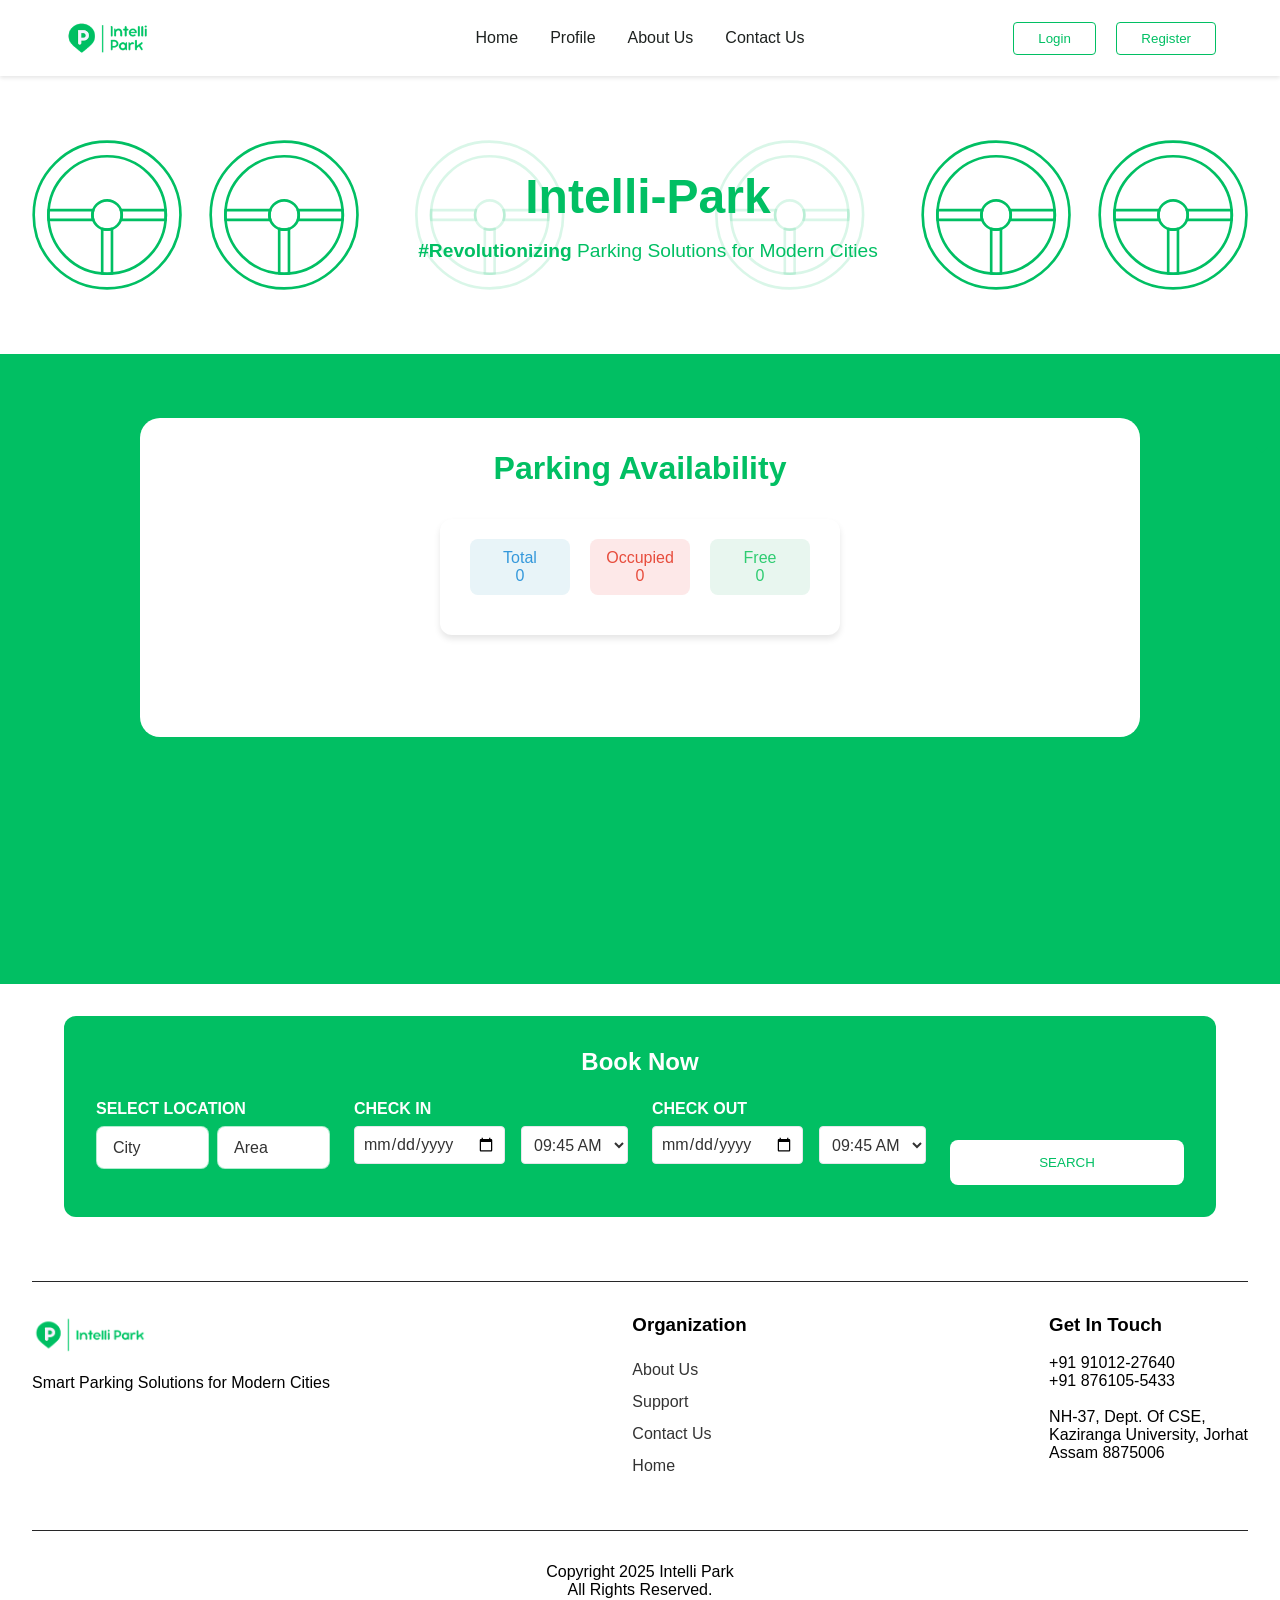
==== frontend/index.html @ 14c887eb "Phase 1: Complete backend restructure with authentication and APIs - Reorganized project structure: " ====
<!DOCTYPE html>
<html>
<head>
    <title>Parking Monitor</title>
    <meta charset="UTF-8">
    <meta name="viewport" content="width=device-width, initial-scale=1.0">
    <title>Sign Up - Intelli Park</title>
    <link rel="stylesheet" href="styles.css">
    <link rel="icon" type="image/x-icon" href="assets/favicon.icon">
</head>
<body>
     <!-- Navbar -->
     <nav class="navbar">
        <div class="logo">
            <img src="assets/Logo-Short 1.png" alt="IntelliPark Logo">
        </div>
        <div class="nav-links">
            <a href="index.html">Home</a>
            <a href="profile.html" class="active">Profile</a>
            <a href="about.html">About Us</a>
            <a href="contact.html">Contact Us</a>
        </div>
        <div class="auth-buttons">
            <button class="btn btn-login" onclick="window.location.href='login.html'">Login</button>
            <button class="btn btn-register" onclick="window.location.href='register.html'">Register</button>
        </div>
    </nav>

    <!-- Hero Section with Steering Wheels -->
    <section class="hero-section">
        <div class="steering-wheels">
            <img src="assets/steering-wheel.svg" alt="Steering Wheel" class="wheel">
            <img src="assets/steering-wheel.svg" alt="Steering Wheel" class="wheel">
            <img src="assets/steering-wheel-light.svg" alt="Steering Wheel Light" class="wheel" id="light-wheel">
            <div class="center-content">
                <h1>Intelli-Park</h1>
                <p class="tagline"><b>#Revolutionizing</b> Parking Solutions for Modern Cities</p>
            </div>
            <img src="assets/steering-wheel-light.svg" alt="Steering Wheel Light" class="wheel" id="light-wheel">
            <img src="assets/steering-wheel.svg" alt="Steering Wheel" class="wheel">
            <img src="assets/steering-wheel.svg" alt="Steering Wheel" class="wheel">
        </div>
    </section>

    <!-- Main Output-->

    <section class="profile-section">
        <div class="profile-container">
            <h1 class="profile-title">Parking Availability</h1>
            
            <div class="status-container">
                <div class="stats">
                    <div class="stat-box total">
                        <div class="label">Total</div>
                        <div class="value" id="total">0</div>
                    </div>
                    <div class="stat-box occupied">
                        <div class="label">Occupied</div>
                        <div class="value" id="occupied">0</div>
                    </div>
                    <div class="stat-box free">
                        <div class="label">Free</div>
                        <div class="value" id="free">0</div>
                    </div>
                </div>
            </div>

            <div class="parking-grid" id="grid"></div>
        </div>
    </section>

    <!-- Booking Form -->
    <section class="booking-section">
        <div class="booking-container">
            <h2 style="color: white; text-align: center;">Book Now</h2>
            <div class="booking-form">
                <div class="form-group">
                    <label style="color: white; font-weight: 600;">SELECT LOCATION</label>
                    <div class="location-selectors">
                        <div class="select-wrapper">
                            <select class="location-select">

                                <option value="" disabled selected>City</option>
                                <option value="guwahati">Guwahati</option>
                                <option value="jorhat">Jorhat</option>
                                <option value="dibrugarh">Dibrugarh</option>
                            </select>
                        </div>
                        <div class="select-wrapper">
                            <select class="location-select">
                                <option value="" disabled selected>Area</option>
                                <option value="downtown">Down-Town Area</option>
                                <option value="ganeshguri">Ganeshguri</option>
                                <option value="sixmile">Six Mile</option>
                            </select>
                        </div>
                    </div>
                </div>
                <div class="form-group">
                    <label style="color: white; font-weight: 600;">CHECK IN</label>
                    <div class="datetime-input">
                        <input type="date" class="date-picker">
                        <select class="time-picker">
                            <option>09:45 AM</option>
                        </select>
                    </div>
                </div>
                <div class="form-group">
                    <label style="color: white; font-weight: 600;">CHECK OUT</label>

                    <div class="datetime-input">
                        <input type="date" class="date-picker">
                        <select class="time-picker">
                            <option>09:45 AM</option>
                        </select>
                    </div>
                </div>
                <button class="btn-search" onclick="searchParking()">SEARCH</button>
            </div>
        </div>
    </section>
    

    <!-- Footer -->
    <footer class="footer">
        <div class="footer-content">
            <div class="footer-brand">
                <img src="assets/Logo-Long  1.png" alt="IntelliPark Logo">
                <p>Smart Parking Solutions for Modern Cities</p>
                <div class="social-links">
                    <!-- Add social media icons -->
                </div>
            </div>
            <div class="footer-links">
                <h3>Organization</h3>
                <br>
                <ul>
                    <li><a href="about.html">About Us</a></li>
                    <li><a href="#">Support</a></li>
                    <li><a href="contact.html">Contact Us</a></li>
                    <li><a href="index.html">Home</a></li>
                </ul>
            </div>
            <div class="footer-contact">
                <h3>Get In Touch</h3>
                <br>
                <p>+91 91012-27640</p>
                <p>+91 876105-5433</p>
                <br>
                <p>NH-37, Dept. Of CSE,<br>
                   Kaziranga University, Jorhat<br>
                   Assam 8875006</p>
            </div>
        </div>
        <div class="footer-bottom">
            <p>Copyright 2025 Intelli Park</p>
            <p>All Rights Reserved.</p>
        </div>
    </footer>
    
    <script src="script.js"></script>
</body>
</html>
---- frontend/styles.css ----
:root {
    --primary-color: #01BF63;
    --secondary-color: #6E9280;
    --text-dark: #333333;
    --background: #ffffff;
}

* {
    margin: 0;
    padding: 0;
    box-sizing: border-box;
}

body {
    font-family: 'Poppins', sans-serif;
    background-color: var(--background);
}

/* Parking Spaces */
.status-container {
    background: white;
    border-radius: 12px;
    padding: 20px;
    box-shadow: 0 4px 6px rgba(0, 0, 0, 0.1);
    max-width: 400px;
    margin: 0 auto 30px;
}
.stats {
    display: flex;
    justify-content: space-around;
    margin-bottom: 20px;
}
.stat-box {
    text-align: center;
    padding: 10px;
    border-radius: 8px;
    width: 100px;
}
.total { background: #e8f4f8; color: #3498db; }
.occupied { background: #fde8e8; color: #e74c3c; }
.free { background: #e8f6ef; color: #2ecc71; }
.parking-grid {
    display: grid;
    grid-template-columns: repeat(auto-fill, minmax(100px, 1fr));
    gap: 15px;
    padding: 20px;
    max-width: 800px;
    margin: 0 auto;
}
.parking-spot {
    background: white;
    border: 2px solid #ecf0f1;
    border-radius: 10px;
    height: 60px;
    display: flex;
    align-items: center;
    justify-content: center;
    font-weight: 500;
    color: #34495e;
    transition: all 0.2s ease;
    box-shadow: 0 2px 4px rgba(0, 0, 0, 0.05);
}
.parking-spot.occupied {
    border-color: #e74c3c;
    background: #fff5f5;
}
.parking-spot.free {
    border-color: #2ecc71;
    background: #f7fefb;
}
.parking-spot:hover {
    transform: translateY(-2px);
    box-shadow: 0 4px 8px rgba(0, 0, 0, 0.1);
}



/* Navbar Styles */
.navbar {
    display: flex;
    justify-content: space-between;
    align-items: center;
    padding: 1rem 5%;
    background: white;
    position: sticky;
    top: 0;
    z-index: 1000;
    box-shadow: 0 2px 4px rgba(0, 0, 0, 0.1);
    position: relative;
}

.logo img {
    height: 40px;
}

.nav-links {
    display: flex;
    gap: 2rem;
    position: absolute;
    left: 50%;
    transform: translateX(-50%);
    justify-content: center;
}

.nav-links a {
    text-decoration: none;
    position: relative;
    transition: all 0.3s ease;
    color: #1e2220;
}

.nav-links a:hover {
    text-shadow: 1px 1px 2px rgba(0, 0, 0, 0.3);
}

.nav-links a::after {
    content: '';
    position: absolute;
    width: 0;
    height: 2px;
    bottom: -4px;
    left: 0;
    background-color: currentColor;
    transition: width 0.3s ease;
}

.nav-links a:hover::after {
    width: 100%;
}

.btn {
    padding: 0.5rem 1.5rem;
    border-radius: 4px;
    font-weight: 500;
    cursor: pointer;
    font-family: 'Poppins', sans-serif;
    transition: all 0.3s ease;
}

.btn-login {
    background: transparent;
    border: 1px solid var(--primary-color);
    color: var(--primary-color);
    margin-right: 1rem;
}

.btn-login:hover {
    background: var(--primary-color);
    color: white;
}

.btn-register {
    background: transparent;
    border: 1px solid var(--primary-color);
    color: var(--primary-color);
}

.btn-register:hover {
    background: var(--primary-color);
    color: white;
}

/* Hero Section Styles */
.hero {
    display: flex;
    justify-content: space-between;
    align-items: center;
    padding: 4rem 5%;
    min-height: 80vh;
}

.hero-content {
    flex: 1;
    max-width: 600px;
}

.hero-content h1 {
    font-size: 3rem;
    line-height: 1.2;
    margin-bottom: 1.5rem;
}

.text-primary {
    color: var(--primary-color);
}

.text-secondary {
    color: var(--secondary-color);
}

.hero-content p {
    color: var(--text-dark);
    font-size: 1.1rem;
    line-height: 1.6;
}

.hero-image {
    flex: 1;
    display: flex;
    justify-content: flex-end;
    margin-left: auto;
}

.hero-image img {
    max-width: 80%;
    height: auto;
}

/* Booking Section Styles */
.booking-section {
    padding: 2rem 5%;
}

.booking-container {
    background: #01BF63;
    border-radius: 12px;
    padding: 2rem;
    max-width: 1200px;
    margin: 0 auto;
}

.booking-form {
    display: grid;
    grid-template-columns: repeat(4, 1fr);
    gap: 1.5rem;
    margin-top: 1.5rem;
}

.form-group {
    width: 100%;
}

.datetime-input {
    display: flex;
    gap: 0.5rem;
}

.date-picker, 
.time-picker,
.location-select {
    padding: 12px 16px;
    border-radius: 15px;
    border: 1px solid rgba(1, 191, 99, 0.3);
    background: white;
    color: var(--text-dark);
    font-family: 'Poppins', sans-serif;
    font-size: 1rem;
}

.btn-search {
    align-self: flex-end;
    width: 100%;
    height: 45px;
    background: white;
    color: #01BF63;
    /* color: #01BF63; */
    border: none;
    border-radius: 8px;
    font-weight: 500;
    margin-top: auto;
}

.location-selectors {
    display: flex;
    gap: 0.5rem;
}

.select-wrapper {
    flex: 1;
}

.select-wrapper::after {
    content: '';
    position: absolute;
    right: 12px;
    top: 50%;
    transform: translateY(-50%);
    width: 0;
    height: 0;
    border-left: 6px solid transparent;
    border-right: 6px solid transparent;
    border-top: 6px solid var(--primary-color);
    pointer-events: none;
}

.location-select {
    width: 100%;
    padding: 12px 16px;
    border-radius: 8px;
    border: 1px solid rgba(1, 191, 99, 0.3);
    background: white;
    color: var(--text-dark);
    font-family: 'Poppins', sans-serif;
    font-size: 1rem;
    cursor: pointer;
    appearance: none;
}

.location-select:focus {
    outline: none;
    border-color: var(--primary-color);
    box-shadow: 0 0 0 2px rgba(1, 191, 99, 0.1);
}

.location-select option {
    padding: 12px;
}
.datetime-input {
    display: flex;
    gap: 1rem;
}

.date-picker, .time-picker {
    padding: 0.5rem;
    border: 1px solid #E5E7EB;
    border-radius: 4px;
    flex: 1;
}

.btn-search {
    background: white;
    color: #01BF63;;
    border: none;
    padding: 0.75rem 2rem;
}

/* Footer Styles */
.footer {
    background: white;
    padding: 2rem;
    margin-top: 0;
    padding-top: 2rem;
}

.footer-content {
    display: flex;
    justify-content: space-between;
    margin-bottom: 3rem;
    padding-top: 2rem;
    border-top: 1.5px solid #101011e6;
}


.footer-brand {
    max-width: 300px;
}

.footer-brand img {
    height: 40px;
    margin-bottom: 1rem;
}

.footer-links ul {
    list-style: none;
}

.footer-links a {
    text-decoration: none;
    color: var(--text-dark);
    line-height: 2;
}

.footer-bottom {
    text-align: center;
    padding-top: 2rem;
    border-top: 1.5px solid #101011e6;
}

/* Responsive Design */
@media (max-width: 768px) {
    .hero {
        flex-direction: column;
        text-align: center;
        padding: 2rem 5%;
    }

    .hero-content h1 {
        font-size: 2.5rem;
    }

    .booking-form {
        flex-direction: column;
    }

    .footer-content {
        flex-direction: column;
        gap: 2rem;
    }
} 

/* About Page Styles */
.about-container {
    background-color: #00D67D;
    min-height: 100vh;
    padding: 2rem;
    color: white;
}

.hero-section {
    background-color: #ffffff;
    padding: 4rem 0;
    width: 100%;
    overflow: hidden;
}

.steering-wheels {
    display: flex;
    justify-content: space-between;
    align-items: center;
    width: 100%;
    padding: 0 2rem;
    position: relative;
}

.wheel {
    width: 150px;
    height: 150px;
    flex-shrink: 0;
}

.center-content {
    position: relative;
    text-align: center;
    z-index: 2;
    padding: 0 2rem;
}

/* Style for the light wheels behind text */
#light-wheel {
    position: absolute;
    width: 150px; /* Slightly larger for better visibility behind text */
    height: 150px;
    z-index: 1;
}

/* Position the left light wheel */
#light-wheel:nth-of-type(3) {
    left: 50%;
    transform: translateX(-150%) translateY(-50%);
    top: 50%;
}

/* Position the right light wheel */
#light-wheel:nth-of-type(4) {
    left: 50%;
    transform: translateX(50%) translateY(-50%);
    top: 50%;
}

.center-content h1 {
    font-size: 3rem;
    margin-bottom: 1rem;
    color: #01BF63;
    position: relative;
    z-index: 3;
}

.tagline {
    font-size: 1.2rem;
    color: #01BF63;
    position: relative;
    z-index: 3;
}

.about-description, .mission {
    background-color: #01BF63;
    padding: 5rem 2rem;
    color: white;
}

.content-box {
    background: #07DD76;
    border-radius: 12px;
    padding: 2rem;
    max-width: 1200px;
    margin: 0 auto;
    text-align: center;
}

.content-box h2 {
    font-size: 2.5rem;
    margin-bottom: 1.5rem;
    color: white;
}

.content-box p {
    font-size: 1.1rem;
    line-height: 1.6;
    color: white;
}

/* Remove space between sections while keeping box styling */
.mission {
    padding-top: 0;
    padding-bottom: 2rem;
}

.about-description {
    padding-bottom: 1.5rem;
}

/* Adjust spacing between wheels */
.steering-wheels img:not(:last-child) {
    margin-right: 1rem;
}

/* Responsive Design */
@media (max-width: 768px) {
    .wheel {
        width: 100px;
        height: 100px;
    }

    .center-content h1 {
        font-size: 2rem;
    }

    .about-description, .mission {
        padding: 1.5rem;
        margin: 2rem auto;
    }
}

@media (max-width: 480px) {
    .wheel {
        width: 70px;
        height: 70px;
    }

    .center-content h1 {
        font-size: 1.8rem;
    }

    .tagline {
        font-size: 1rem;
    }
}

/* Contact Form Styles */
.contact-section {
    background-color: #01BF63;
    padding: 4rem 2rem;
    min-height: 60vh;
}

.contact-form-container {
    max-width: 800px;
    margin: 0 auto;
    background: rgba(0, 214, 125, 0.5);
    padding: 3rem;
    border-radius: 20px;
}

.contact-form {
    display: flex;
    flex-direction: column;
    gap: 1.5rem;
}

.contact-form .form-group {
    display: flex;
    align-items: center;
    gap: 1rem;
}

.contact-form label {
    color: white;
    font-weight: 600;
    min-width: 180px;
    text-align: right;
}

.contact-form input,
.contact-form textarea {
    flex: 1;
    padding: 0.8rem 1rem;
    border: none;
    border-radius: 8px;
    font-family: 'Poppins', sans-serif;
    font-size: 1rem;
}

.contact-form textarea {
    resize: vertical;
    min-height: 120px;
}

.submit-btn {
    background: white;
    color: #01BF63;
    border: none;
    padding: 1rem 2rem;
    border-radius: 8px;
    font-weight: 600;
    font-size: 1.1rem;
    cursor: pointer;
    align-self: center;
    margin-top: 1rem;
    transition: all 0.3s ease;
}

.submit-btn:hover {
    background: #01BF63;
    color: white;
    box-shadow: 0 4px 8px rgba(0, 0, 0, 0.1);
}

/* Responsive adjustments */
@media (max-width: 768px) {
    .contact-form .form-group {
        flex-direction: column;
        align-items: flex-start;
        gap: 0.5rem;
    }

    .contact-form label {
        text-align: left;
    }

    .contact-form-container {
        padding: 2rem 1rem;
    }
}

/* Login Page Styles */
.login-section {
    background-color: #01BF63;
    padding: 4rem 2rem;
    min-height: 60vh;
}

.login-form-container {
    max-width: 500px;
    margin: 0 auto;
    background: rgba(0, 214, 125, 0.5);
    padding: 3rem;
    border-radius: 20px;
    text-align: center;
}

.login-form-container h2 {
    color: white;
    font-size: 2.5rem;
    margin-bottom: 1rem;
    font-weight: 600;
}

.login-subtitle {
    color: white;
    font-size: 1.1rem;
    margin-bottom: 2rem;
}

.login-form {
    display: flex;
    flex-direction: column;
    gap: 1.5rem;
}

.login-form .form-group {
    text-align: left;
}

.login-form input {
    width: 100%;
    padding: 1rem;
    border: none;
    border-radius: 8px;
    font-family: 'Poppins', sans-serif;
    font-size: 1rem;
}

.login-btn {
    background: #01BF63;
    color: white;
    border: none;
    padding: 1rem;
    border-radius: 8px;
    font-weight: 600;
    font-size: 1.1rem;
    cursor: pointer;
    transition: all 0.3s ease;
}

.login-btn:hover {
    background: #00a857;
    box-shadow: 0 4px 8px rgba(0, 0, 0, 0.1);
}

.signup-link {
    color: white;
    margin-top: 1rem;
}

.signup-link a {
    color: white;
    text-decoration: underline;
    font-weight: 600;
}

.signup-link a:hover {
    text-decoration: none;
}

/* Responsive adjustments */
@media (max-width: 768px) {
    .login-form-container {
        padding: 2rem 1.5rem;
        margin: 0 1rem;
    }

    .login-form-container h2 {
        font-size: 2rem;
    }
}

/* Sign Up Page Styles */
.signup-section {
    background-color: #01BF63;
    padding: 4rem 2rem;
    min-height: 60vh;
}

.signup-form-container {
    max-width: 500px;
    margin: 0 auto;
    background: rgba(0, 214, 125, 0.5);
    padding: 3rem;
    border-radius: 20px;
    text-align: center;
}

.signup-form-container h2 {
    color: white;
    font-size: 2.5rem;
    margin-bottom: 1rem;
    font-weight: 600;
}

.signup-subtitle {
    color: white;
    font-size: 1.1rem;
    margin-bottom: 2rem;
}

.signup-form {
    display: flex;
    flex-direction: column;
    gap: 1.5rem;
}

.form-label {
    color: white;
    text-align: left;
    font-weight: 600;
    margin-bottom: -0.5rem;
}

.name-group {
    display: flex;
    gap: 1rem;
}

.name-group .form-group {
    flex: 1;
}

.signup-form .form-group {
    text-align: left;
}

.signup-form input {
    width: 100%;
    padding: 1rem;
    border: none;
    border-radius: 8px;
    font-family: 'Poppins', sans-serif;
    font-size: 1rem;
}

.signup-btn {
    background: #01BF63;
    color: white;
    border: none;
    padding: 1rem;
    border-radius: 8px;
    font-weight: 600;
    font-size: 1.1rem;
    cursor: pointer;
    transition: all 0.3s ease;
}

.signup-btn:hover {
    background: #00a857;
    box-shadow: 0 4px 8px rgba(0, 0, 0, 0.1);
}

.login-link {
    color: white;
    margin-top: 1rem;
    text-align: center;
}

.login-link p {
    margin: 0.5rem 0;
}

.login-link a {
    color: white;
    text-decoration: underline;
    font-weight: 600;
}

.login-link a:hover {
    text-decoration: none;
}

/* Responsive adjustments */
@media (max-width: 768px) {
    .signup-form-container {
        padding: 2rem 1.5rem;
        margin: 0 1rem;
    }

    .signup-form-container h2 {
        font-size: 2rem;
    }

    .name-group {
        flex-direction: column;
        gap: 1.5rem;
    }
}

/* Profile Page Styles */
.profile-section {
    background-color: #01BF63;
    padding: 4rem 2rem;
    min-height: 70vh;
}

.profile-container {
    max-width: 1000px;
    margin: 0 auto;
    background: #ffffff;
    padding: 2rem;
    border-radius: 20px;
}

.profile-title {
    color: #01BF63;
    text-align: center;
    font-size: 2rem;
    margin-bottom: 2rem;
    font-weight: 600;
}

.profile-content {
    display: flex;
    gap: 2rem;
}

/* Sidebar Styles */
.profile-sidebar {
    width: 220px;
    border-right: 1px solid #e0e0e0;
    padding-right: 1.5rem;
}

.sidebar-item {
    display: flex;
    align-items: center;
    gap: 1rem;
    padding: 1rem 0;
    color: #01BF63;
    font-weight: 500;
    cursor: pointer;
    transition: all 0.3s ease;
}

.sidebar-item i {
    font-size: 1.2rem;
}

.sidebar-item.active {
    color: #01BF63;
    font-weight: 600;
}

.sidebar-item:hover {
    transform: translateX(5px);
}

/* Main Profile Content Styles */
.profile-main {
    flex: 1;
}

.profile-form-section {
    margin-bottom: 2rem;
}

.name-row {
    display: flex;
    gap: 1rem;
    margin-bottom: 1rem;
}

.name-row .form-group {
    flex: 1;
}

.form-group {
    margin-bottom: 1rem;
}

.form-group label {
    display: block;
    margin-bottom: 0.5rem;
    color: #333;
    font-weight: 500;
}

.profile-input {
    width: 100%;
    padding: 0.8rem;
    border: 1px solid #01BF63;
    border-radius: 8px;
    font-family: 'Poppins', sans-serif;
    background-color: #e6fff2;
}

.save-btn {
    background: #01BF63;
    color: white;
    border: none;
    padding: 0.8rem 1.5rem;
    border-radius: 8px;
    font-weight: 600;
    cursor: pointer;
    transition: all 0.3s ease;
    float: right;
    margin-top: 1rem;
}

.save-btn:hover {
    background: #00a857;
    box-shadow: 0 4px 8px rgba(0, 0, 0, 0.1);
}

/* Password Section Styles */
.password-section {
    margin-bottom: 2rem;
}

.password-section h3 {
    color: #333;
    margin-bottom: 1rem;
    font-weight: 600;
}

.password-form {
    display: flex;
    flex-wrap: wrap;
    gap: 1rem;
}

.password-form .form-group {
    flex: 1;
    min-width: 200px;
}

/* Vehicles Section Styles */
.vehicles-section {
    margin-bottom: 2rem;
}

.vehicles-section h3 {
    color: #333;
    margin-bottom: 0.5rem;
    font-weight: 600;
}

.vehicle-subtitle {
    color: #666;
    margin-bottom: 1rem;
    font-size: 0.9rem;
}

.vehicle-buttons {
    display: flex;
    gap: 1rem;
    margin-bottom: 1.5rem;
}

.vehicle-btn {
    background: white;
    color: #01BF63;
    border: 1px solid #01BF63;
    padding: 0.6rem 1.5rem;
    border-radius: 8px;
    font-weight: 500;
    cursor: pointer;
    transition: all 0.3s ease;
    display: flex;
    align-items: center;
    gap: 0.5rem;
}

.vehicle-btn:hover, .vehicle-btn.active {
    background: #01BF63;
    color: white;
}

.vehicle-input-group {
    display: flex;
    gap: 0.5rem;
    align-items: center;
}

.vehicle-input {
    flex: 1;
    padding: 0.8rem;
    border: 1px solid #01BF63;
    border-radius: 8px;
    font-family: 'Poppins', sans-serif;
}

.vehicle-dropdown-wrapper {
    position: relative;
    width: 100px;
}

.vehicle-dropdown {
    width: 100%;
    padding: 0.8rem;
    border: 1px solid #01BF63;
    border-radius: 8px;
    font-family: 'Poppins', sans-serif;
    background-color: white;
    cursor: pointer;
    appearance: none;
}

.vehicle-dropdown-wrapper::after {
    content: '\f078';
    font-family: 'Font Awesome 6 Free';
    font-weight: 900;
    position: absolute;
    right: 10px;
    top: 50%;
    transform: translateY(-50%);
    color: #01BF63;
    pointer-events: none;
}

.add-vehicle-btn {
    background: #01BF63;
    color: white;
    border: none;
    width: 40px;
    height: 40px;
    border-radius: 50%;
    display: flex;
    align-items: center;
    justify-content: center;
    cursor: pointer;
    transition: all 0.3s ease;
}

.add-vehicle-btn:hover {
    background: #00a857;
    transform: scale(1.05);
}

/* Responsive Design for Profile Page */
@media (max-width: 768px) {
    .profile-content {
        flex-direction: column;
    }
    
    .profile-sidebar {
        width: 100%;
        border-right: none;
        border-bottom: 1px solid #e0e0e0;
        padding-right: 0;
        padding-bottom: 1rem;
        margin-bottom: 1.5rem;
        display: flex;
        justify-content: space-between;
    }
    
    .name-row {
        flex-direction: column;
        gap: 1rem;
    }
    
    .password-form {
        flex-direction: column;
    }
    
    .vehicle-input-group {
        flex-wrap: wrap;
    }
    
    .vehicle-dropdown-wrapper {
        width: 100%;
    }
}

/* Bookings Page Styles */
.bookings-section {
    background-color: #01BF63;
    padding: 4rem 2rem;
    min-height: 70vh;
}

.bookings-container {
    max-width: 1000px;
    margin: 0 auto;
    background: #ffffff;
    padding: 2rem;
    border-radius: 20px;
}

.bookings-title {
    color: #01BF63;
    text-align: center;
    font-size: 2rem;
    margin-bottom: 2rem;
    font-weight: 600;
}

.bookings-content {
    display: flex;
    gap: 2rem;
}

.bookings-main {
    flex: 1;
}

.bookings-section-container {
    margin-bottom: 2rem;
}

.bookings-section-title {
    color: #01BF63;
    font-size: 1.5rem;
    margin-bottom: 1.5rem;
    font-weight: 600;
}

.booking-card {
    background-color: #ffffff;
    border: 2px solid #01BF63;
    border-radius: 12px;
    padding: 1.5rem;
    margin-bottom: 1.5rem;
}

.booking-header {
    display: flex;
    justify-content: space-between;
    align-items: center;
    margin-bottom: 1rem;
}

.vehicle-number {
    font-weight: 600;
    font-size: 1.2rem;
    color: #01BF63;
}

.location-tag {
    background-color: #01BF63;
    color: white;
    padding: 0.3rem 0.8rem;
    border-radius: 20px;
    font-size: 0.9rem;
    font-weight: 500;
}

.booking-details {
    display: flex;
    flex-direction: column;
    gap: 0.5rem;
}

.booking-detail {
    display: flex;
    align-items: center;
    gap: 0.5rem;
}

.detail-label {
    color: #01BF63;
    font-weight: 500;
}

.detail-value {
    color: #333;
}

.detail-time {
    margin-left: 0.5rem;
}

.fare {
    font-weight: 600;
}

.bookings-divider {
    border: none;
    border-top: 1px solid #e0e0e0;
    margin: 2rem 0;
}

.past-bookings-grid {
    display: grid;
    grid-template-columns: repeat(auto-fill, minmax(300px, 1fr));
    gap: 1.5rem;
}

.pagination {
    display: flex;
    justify-content: center;
    gap: 0.5rem;
    margin-top: 1.5rem;
}

.pagination-dot {
    width: 10px;
    height: 10px;
    border-radius: 50%;
    background-color: #e0e0e0;
    cursor: pointer;
}

.pagination-dot.active {
    background-color: #01BF63;
}

/* Responsive Design for Bookings Page */
@media (max-width: 768px) {
    .bookings-content {
        flex-direction: column;
    }
    
    .past-bookings-grid {
        grid-template-columns: 1fr;
    }
}

/* Parking Search Page Styles */
.booking-summary {
    padding: 1.5rem;
}

.booking-form-summary {
    display: flex;
    flex-wrap: wrap;
    justify-content: space-between;
    align-items: flex-end;
    gap: 1rem;
}

.summary-group {
    flex: 1;
    min-width: 200px;
}

.summary-selectors {
    display: flex;
    gap: 0.5rem;
}

.summary-select {
    background-color: white;
    color: #01BF63;
    padding: 0.5rem 1rem;
    border-radius: 4px;
    font-weight: 500;
    flex: 1;
    text-align: center;
}

.summary-datetime {
    background-color: white;
    color: #01BF63;
    padding: 0.5rem 1rem;
    border-radius: 4px;
    font-weight: 500;
    display: flex;
    justify-content: space-between;
}

/* Parking Complex Section */
.parking-complex-section {
    background-color: white;
    padding: 3rem 1.5rem;
}

.section-container {
    max-width: 1200px;
    margin: 0 auto;
}

.section-title {
    color: #01BF63;
    text-align: center;
    font-size: 1.8rem;
    margin-bottom: 2rem;
    font-weight: 600;
}

.parking-complex-grid {
    display: grid;
    grid-template-columns: repeat(auto-fill, minmax(250px, 1fr));
    gap: 1.5rem;
    margin-bottom: 2rem;
}

.parking-complex-card {
    border: 2px solid #01BF63;
    border-radius: 10px;
    overflow: hidden;
    transition: transform 0.3s ease, box-shadow 0.3s ease;
    cursor: pointer;
}

.parking-complex-card:hover {
    transform: translateY(-5px);
    box-shadow: 0 10px 20px rgba(0, 0, 0, 0.1);
}

.complex-image {
    height: 150px;
    overflow: hidden;
}

.complex-image img {
    width: 100%;
    height: 100%;
    object-fit: cover;
}

.complex-details {
    padding: 1rem;
}

.complex-name {
    color: #01BF63;
    font-size: 1.2rem;
    margin-bottom: 0.3rem;
    font-weight: 600;
}

.complex-description {
    color: #666;
    font-size: 0.9rem;
    margin-bottom: 0.5rem;
}

.complex-info {
    display: flex;
    align-items: center;
    gap: 0.5rem;
    font-size: 0.9rem;
}

.distance {
    color: #666;
}

.separator {
    color: #ccc;
}

.availability {
    font-weight: 500;
}

.availability.available {
    color: #01BF63;
}

.availability.booked {
    color: #ff3b30;
}

.btn-proceed {
    background-color: #01BF63;
    color: white;
    border: none;
    padding: 0.8rem 2rem;
    border-radius: 8px;
    font-weight: 600;
    cursor: pointer;
    transition: all 0.3s ease;
    display: block;
    margin: 0 auto;
    font-size: 1rem;
}

.btn-proceed:hover {
    background-color: #00a857;
    transform: translateY(-2px);
    box-shadow: 0 4px 8px rgba(0, 0, 0, 0.1);
}

/* Parking Plot Section */
.parking-plot-section {
    background-color: #f9f9f9;
    padding: 3rem 1.5rem;
}

.availability-legend {
    display: flex;
    align-items: center;
    justify-content: flex-end;
    gap: 0.5rem;
    margin-bottom: 2rem;
    font-size: 0.9rem;
}

.legend-indicator {
    width: 15px;
    height: 15px;
    border-radius: 50%;
}

.legend-indicator.available {
    background-color: #01BF63;
}

.legend-indicator.booked {
    background-color: #ff3b30;
}

.plot-section {
    background-color: white;
    border-radius: 10px;
    padding: 1.5rem;
    margin-bottom: 2rem;
    box-shadow: 0 2px 10px rgba(0, 0, 0, 0.05);
}

.plot-section-title {
    color: #333;
    font-size: 1.2rem;
    margin-bottom: 1.5rem;
    font-weight: 600;
}

.plot-grid {
    display: grid;
    grid-template-columns: repeat(auto-fill, minmax(100px, 1fr));
    gap: 1rem;
}

.plot-btn {
    background-color: #01BF63;
    color: white;
    border: none;
    padding: 0.8rem 0.5rem;
    border-radius: 8px;
    font-weight: 500;
    cursor: pointer;
    transition: all 0.3s ease;
}

.plot-btn:hover:not(.booked) {
    background-color: #00a857;
    transform: translateY(-2px);
    box-shadow: 0 4px 8px rgba(0, 0, 0, 0.1);
}

.plot-btn.booked {
    background-color: #ff3b30;
    cursor: not-allowed;
    opacity: 0.7;
}

/* Responsive Design for Parking Search Page */
@media (max-width: 768px) {
    .booking-form-summary {
        flex-direction: column;
        align-items: stretch;
    }
    
    .summary-group {
        width: 100%;
    }
    
    .parking-complex-grid {
        grid-template-columns: 1fr;
    }
    
    .plot-grid {
        grid-template-columns: repeat(auto-fill, minmax(80px, 1fr));
    }
}

/* 404 Error Page Styles */
.error-section {
    background-color: #01BF63;
    padding: 4rem 2rem;
    min-height: 50vh;
    display: flex;
    justify-content: center;
    align-items: center;
}

.error-container {
    max-width: 800px;
    width: 100%;
    background-color: #00d67d;
    border-radius: 10px;
    padding: 3rem 2rem;
    text-align: center;
}

.error-code {
    color: white;
    font-size: 2rem;
    margin-bottom: 2rem;
    font-weight: 600;
}

.error-message h1 {
    color: white;
    font-size: 3rem;
    line-height: 1.3;
    font-weight: 700;
}

.footer-divider {
    border: none;
    border-top: 1px solid #e0e0e0;
    margin: 0;
}

@media (max-width: 768px) {
    .error-message h1 {
        font-size: 2rem;
    }
}
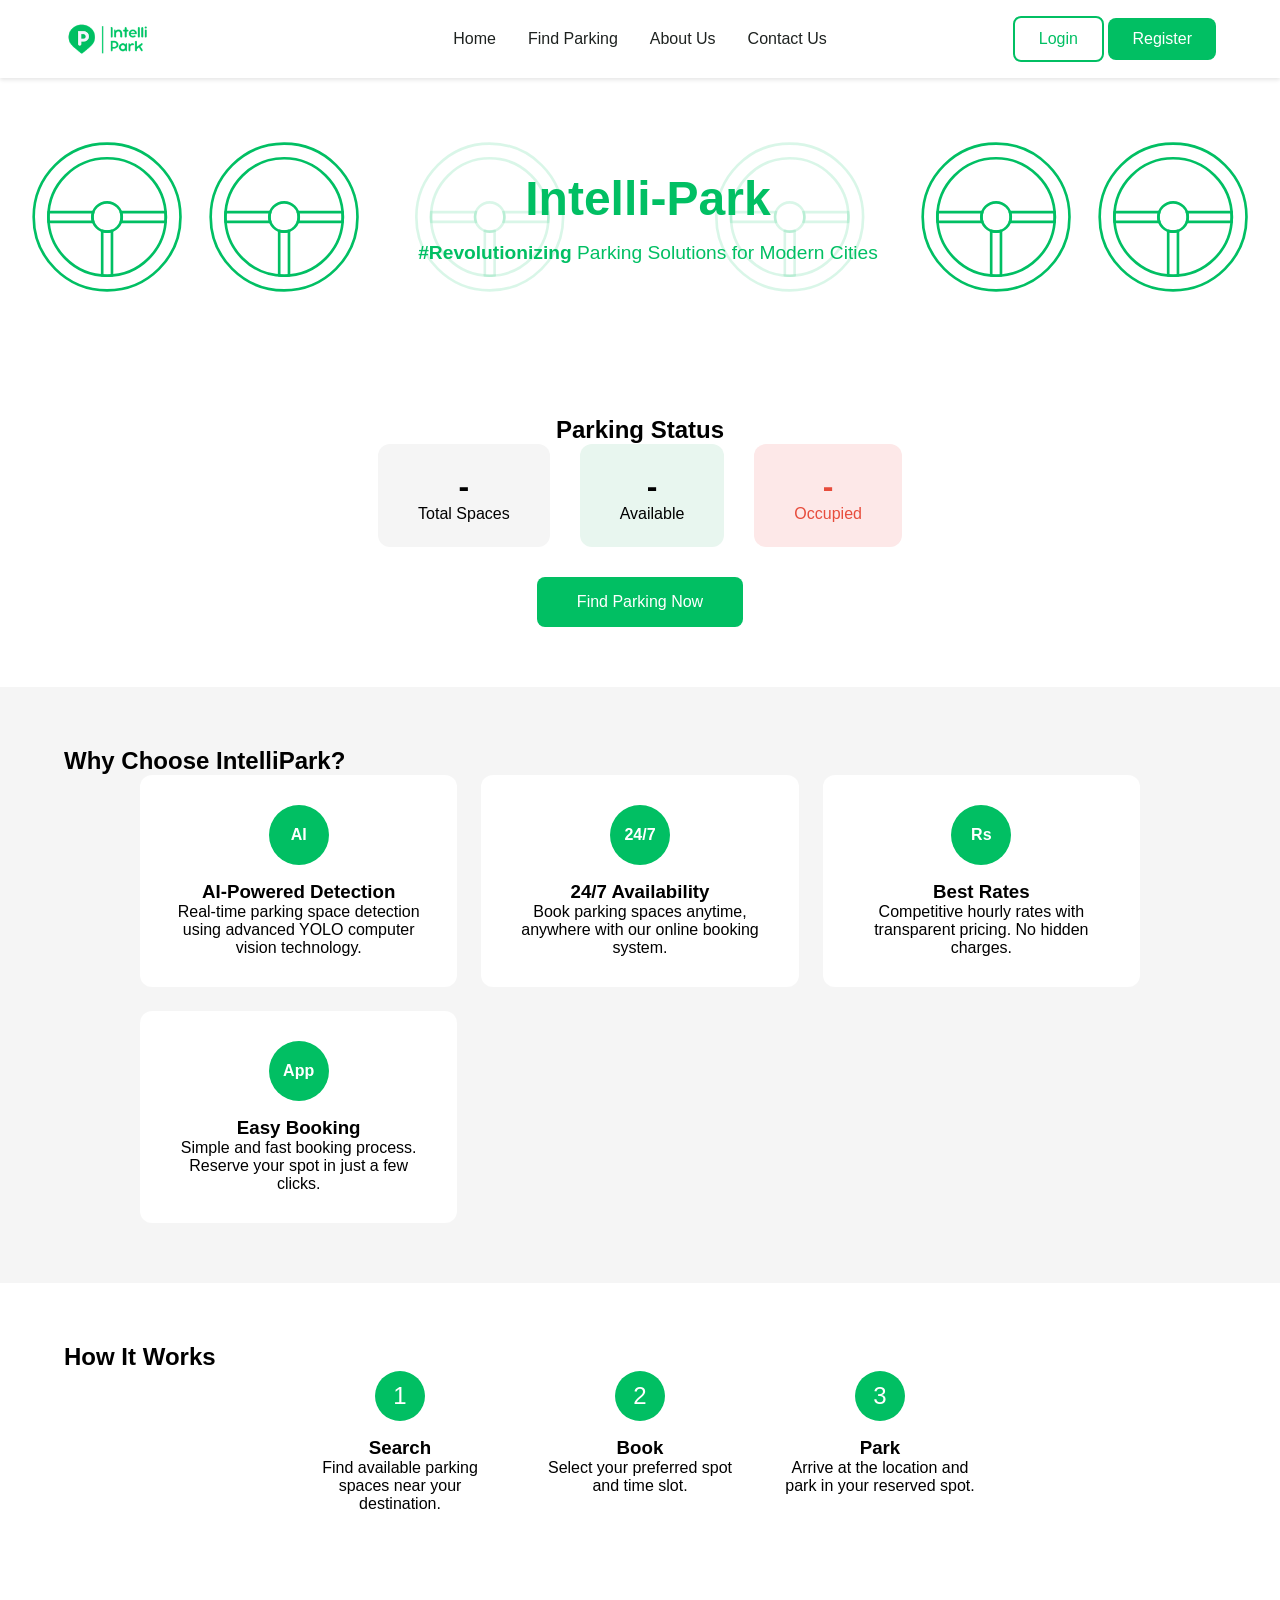
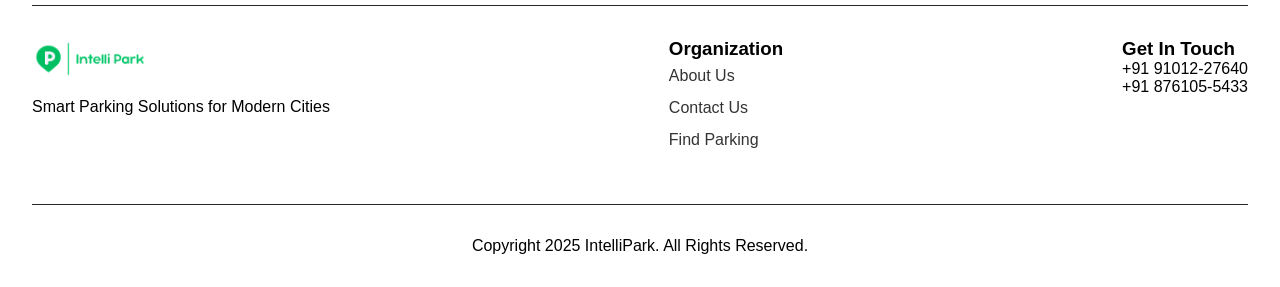
==== commit 33ca6535: "Phase 2: Frontend integration with API - Created JavaScript API client (js/api.js) for all backend c" ====
--- a/frontend/index.html
+++ b/frontend/index.html
@@ -1,32 +1,34 @@
 <!DOCTYPE html>
-<html>
+<html lang="en">
 <head>
-    <title>Parking Monitor</title>
     <meta charset="UTF-8">
     <meta name="viewport" content="width=device-width, initial-scale=1.0">
-    <title>Sign Up - Intelli Park</title>
+    <title>IntelliPark - Smart Parking Solutions</title>
     <link rel="stylesheet" href="styles.css">
-    <link rel="icon" type="image/x-icon" href="assets/favicon.icon">
+    <link rel="stylesheet" href="css/additional.css">
+    <link rel="icon" type="image/x-icon" href="assets/favicon.ico">
 </head>
 <body>
-     <!-- Navbar -->
-     <nav class="navbar">
+    <!-- Navbar -->
+    <nav class="navbar">
         <div class="logo">
-            <img src="assets/Logo-Short 1.png" alt="IntelliPark Logo">
+            <a href="index.html">
+                <img src="assets/Logo-Short 1.png" alt="IntelliPark Logo">
+            </a>
         </div>
         <div class="nav-links">
             <a href="index.html">Home</a>
-            <a href="profile.html" class="active">Profile</a>
+            <a href="parking-search.html">Find Parking</a>
             <a href="about.html">About Us</a>
             <a href="contact.html">Contact Us</a>
         </div>
-        <div class="auth-buttons">
-            <button class="btn btn-login" onclick="window.location.href='login.html'">Login</button>
-            <button class="btn btn-register" onclick="window.location.href='register.html'">Register</button>
+        <div id="auth-nav" class="auth-buttons">
+            <a href="login.html" class="btn btn-login">Login</a>
+            <a href="register.html" class="btn btn-register">Register</a>
         </div>
     </nav>
 
-    <!-- Hero Section with Steering Wheels -->
+    <!-- Hero Section -->
     <section class="hero-section">
         <div class="steering-wheels">
             <img src="assets/steering-wheel.svg" alt="Steering Wheel" class="wheel">
@@ -42,84 +44,74 @@
         </div>
     </section>
 
-    <!-- Main Output-->
+    <!-- Live Status Section -->
+    <section class="status-section">
+        <h2>Parking Status</h2>
+        <div id="live-status" class="live-status">
+            <div class="status-card">
+                <span class="status-number" id="total-spaces">-</span>
+                <span class="status-label">Total Spaces</span>
+            </div>
+            <div class="status-card available">
+                <span class="status-number" id="available-spaces">-</span>
+                <span class="status-label">Available</span>
+            </div>
+            <div class="status-card occupied">
+                <span class="status-number" id="occupied-spaces">-</span>
+                <span class="status-label">Occupied</span>
+            </div>
+        </div>
+        <a href="parking-search.html" class="btn btn-primary btn-large">Find Parking Now</a>
+    </section>
 
-    <section class="profile-section">
-        <div class="profile-container">
-            <h1 class="profile-title">Parking Availability</h1>
-            
-            <div class="status-container">
-                <div class="stats">
-                    <div class="stat-box total">
-                        <div class="label">Total</div>
-                        <div class="value" id="total">0</div>
-                    </div>
-                    <div class="stat-box occupied">
-                        <div class="label">Occupied</div>
-                        <div class="value" id="occupied">0</div>
-                    </div>
-                    <div class="stat-box free">
-                        <div class="label">Free</div>
-                        <div class="value" id="free">0</div>
-                    </div>
-                </div>
+    <!-- Features Section -->
+    <section class="features-section">
+        <h2>Why Choose IntelliPark?</h2>
+        <div class="features-grid">
+            <div class="feature-card">
+                <div class="feature-icon">AI</div>
+                <h3>AI-Powered Detection</h3>
+                <p>Real-time parking space detection using advanced YOLO computer vision technology.</p>
             </div>
-
-            <div class="parking-grid" id="grid"></div>
+            <div class="feature-card">
+                <div class="feature-icon">24/7</div>
+                <h3>24/7 Availability</h3>
+                <p>Book parking spaces anytime, anywhere with our online booking system.</p>
+            </div>
+            <div class="feature-card">
+                <div class="feature-icon">Rs</div>
+                <h3>Best Rates</h3>
+                <p>Competitive hourly rates with transparent pricing. No hidden charges.</p>
+            </div>
+            <div class="feature-card">
+                <div class="feature-icon">App</div>
+                <h3>Easy Booking</h3>
+                <p>Simple and fast booking process. Reserve your spot in just a few clicks.</p>
+            </div>
         </div>
     </section>
 
-    <!-- Booking Form -->
-    <section class="booking-section">
-        <div class="booking-container">
-            <h2 style="color: white; text-align: center;">Book Now</h2>
-            <div class="booking-form">
-                <div class="form-group">
-                    <label style="color: white; font-weight: 600;">SELECT LOCATION</label>
-                    <div class="location-selectors">
-                        <div class="select-wrapper">
-                            <select class="location-select">
-
-                                <option value="" disabled selected>City</option>
-                                <option value="guwahati">Guwahati</option>
-                                <option value="jorhat">Jorhat</option>
-                                <option value="dibrugarh">Dibrugarh</option>
-                            </select>
-                        </div>
-                        <div class="select-wrapper">
-                            <select class="location-select">
-                                <option value="" disabled selected>Area</option>
-                                <option value="downtown">Down-Town Area</option>
-                                <option value="ganeshguri">Ganeshguri</option>
-                                <option value="sixmile">Six Mile</option>
-                            </select>
-                        </div>
-                    </div>
-                </div>
-                <div class="form-group">
-                    <label style="color: white; font-weight: 600;">CHECK IN</label>
-                    <div class="datetime-input">
-                        <input type="date" class="date-picker">
-                        <select class="time-picker">
-                            <option>09:45 AM</option>
-                        </select>
-                    </div>
-                </div>
-                <div class="form-group">
-                    <label style="color: white; font-weight: 600;">CHECK OUT</label>
-
-                    <div class="datetime-input">
-                        <input type="date" class="date-picker">
-                        <select class="time-picker">
-                            <option>09:45 AM</option>
-                        </select>
-                    </div>
-                </div>
-                <button class="btn-search" onclick="searchParking()">SEARCH</button>
+    <!-- How It Works Section -->
+    <section class="how-it-works-section">
+        <h2>How It Works</h2>
+        <div class="steps-grid">
+            <div class="step-card">
+                <div class="step-number">1</div>
+                <h3>Search</h3>
+                <p>Find available parking spaces near your destination.</p>
+            </div>
+            <div class="step-card">
+                <div class="step-number">2</div>
+                <h3>Book</h3>
+                <p>Select your preferred spot and time slot.</p>
+            </div>
+            <div class="step-card">
+                <div class="step-number">3</div>
+                <h3>Park</h3>
+                <p>Arrive at the location and park in your reserved spot.</p>
             </div>
         </div>
     </section>
-    
 
     <!-- Footer -->
     <footer class="footer">
@@ -127,37 +119,47 @@
             <div class="footer-brand">
                 <img src="assets/Logo-Long  1.png" alt="IntelliPark Logo">
                 <p>Smart Parking Solutions for Modern Cities</p>
-                <div class="social-links">
-                    <!-- Add social media icons -->
-                </div>
             </div>
             <div class="footer-links">
                 <h3>Organization</h3>
-                <br>
                 <ul>
                     <li><a href="about.html">About Us</a></li>
-                    <li><a href="#">Support</a></li>
                     <li><a href="contact.html">Contact Us</a></li>
-                    <li><a href="index.html">Home</a></li>
+                    <li><a href="parking-search.html">Find Parking</a></li>
                 </ul>
             </div>
             <div class="footer-contact">
                 <h3>Get In Touch</h3>
-                <br>
                 <p>+91 91012-27640</p>
                 <p>+91 876105-5433</p>
-                <br>
-                <p>NH-37, Dept. Of CSE,<br>
-                   Kaziranga University, Jorhat<br>
-                   Assam 8875006</p>
             </div>
         </div>
         <div class="footer-bottom">
-            <p>Copyright 2025 Intelli Park</p>
-            <p>All Rights Reserved.</p>
+            <p>Copyright 2025 IntelliPark. All Rights Reserved.</p>
         </div>
     </footer>
-    
-    <script src="script.js"></script>
+
+    <!-- Scripts -->
+    <script src="js/api.js"></script>
+    <script src="js/auth.js"></script>
+    <script>
+        // Load parking status on page load
+        async function loadStatus() {
+            try {
+                const response = await api.getParkingStatus();
+                document.getElementById('total-spaces').textContent = response.total;
+                document.getElementById('available-spaces').textContent = response.available;
+                document.getElementById('occupied-spaces').textContent = response.occupied;
+            } catch (error) {
+                console.error('Failed to load status:', error);
+            }
+        }
+
+        // Load status on page load
+        loadStatus();
+
+        // Refresh status every 30 seconds
+        setInterval(loadStatus, 30000);
+    </script>
 </body>
-</html>+</html>
--- a/frontend/css/additional.css
+++ b/frontend/css/additional.css
@@ -0,0 +1,432 @@
+/* ==================== ADDITIONAL STYLES FOR API INTEGRATION ==================== */
+
+/* Error and Success Messages */
+.error-message {
+    background-color: #fde8e8;
+    color: #e74c3c;
+    padding: 12px 16px;
+    border-radius: 8px;
+    margin-bottom: 16px;
+    border-left: 4px solid #e74c3c;
+}
+
+.success-message {
+    background-color: #e8f6ef;
+    color: #2ecc71;
+    padding: 12px 16px;
+    border-radius: 8px;
+    margin-bottom: 16px;
+    border-left: 4px solid #2ecc71;
+}
+
+/* Profile Page */
+.profile-section {
+    padding: 40px 5%;
+    background: #f5f5f5;
+    min-height: calc(100vh - 200px);
+}
+
+.profile-container {
+    max-width: 600px;
+    margin: 0 auto;
+}
+
+.profile-header {
+    display: flex;
+    align-items: center;
+    gap: 20px;
+    margin-bottom: 30px;
+}
+
+.profile-avatar {
+    width: 80px;
+    height: 80px;
+    border-radius: 50%;
+    background: var(--primary-color);
+    display: flex;
+    align-items: center;
+    justify-content: center;
+    color: white;
+    font-size: 32px;
+    font-weight: bold;
+}
+
+.profile-card {
+    background: white;
+    border-radius: 12px;
+    padding: 24px;
+    margin-bottom: 20px;
+    box-shadow: 0 2px 8px rgba(0, 0, 0, 0.1);
+}
+
+.profile-card h2 {
+    margin-bottom: 20px;
+    color: var(--text-dark);
+    font-size: 1.2rem;
+}
+
+.quick-links {
+    display: flex;
+    gap: 12px;
+    flex-wrap: wrap;
+}
+
+.quick-link {
+    padding: 12px 24px;
+    background: #f5f5f5;
+    border: none;
+    border-radius: 8px;
+    text-decoration: none;
+    color: var(--text-dark);
+    cursor: pointer;
+}
+
+.logout-link {
+    background: #fde8e8;
+    color: #e74c3c;
+}
+
+/* Bookings Page */
+.bookings-section {
+    padding: 40px 5%;
+    background: #f5f5f5;
+    min-height: calc(100vh - 200px);
+}
+
+.bookings-container {
+    max-width: 900px;
+    margin: 0 auto;
+}
+
+.bookings-header {
+    display: flex;
+    justify-content: space-between;
+    align-items: center;
+    margin-bottom: 24px;
+}
+
+.booking-filters {
+    display: flex;
+    gap: 8px;
+    margin-bottom: 24px;
+    flex-wrap: wrap;
+}
+
+.filter-btn {
+    padding: 8px 16px;
+    border: 1px solid #ddd;
+    background: white;
+    border-radius: 20px;
+    cursor: pointer;
+}
+
+.filter-btn:hover, .filter-btn.active {
+    background: var(--primary-color);
+    color: white;
+    border-color: var(--primary-color);
+}
+
+.bookings-list {
+    display: flex;
+    flex-direction: column;
+    gap: 16px;
+}
+
+.booking-card {
+    background: white;
+    border-radius: 12px;
+    padding: 20px;
+    box-shadow: 0 2px 8px rgba(0, 0, 0, 0.1);
+}
+
+.booking-header {
+    display: flex;
+    justify-content: space-between;
+    align-items: center;
+    margin-bottom: 16px;
+}
+
+.booking-status {
+    padding: 4px 12px;
+    border-radius: 12px;
+    font-size: 12px;
+    font-weight: 500;
+}
+
+.booking-status.confirmed { background: #e3f2fd; color: #1976d2; }
+.booking-status.active { background: #e8f5e9; color: #388e3c; }
+.booking-status.completed { background: #f5f5f5; color: #666; }
+.booking-status.cancelled { background: #ffebee; color: #c62828; }
+
+.booking-details {
+    display: grid;
+    grid-template-columns: repeat(auto-fill, minmax(150px, 1fr));
+    gap: 12px;
+    margin-bottom: 16px;
+}
+
+.booking-detail .label {
+    font-size: 12px;
+    color: #999;
+}
+
+.booking-detail .value {
+    font-weight: 500;
+}
+
+.booking-actions {
+    display: flex;
+    gap: 8px;
+}
+
+.loading-state, .empty-state {
+    text-align: center;
+    padding: 60px 20px;
+    color: #666;
+}
+
+/* Parking Search Page */
+.parking-search-section {
+    padding: 40px 5%;
+    background: #f5f5f5;
+    min-height: calc(100vh - 200px);
+}
+
+.search-container {
+    max-width: 1200px;
+    margin: 0 auto;
+}
+
+.search-filters {
+    display: flex;
+    gap: 20px;
+    justify-content: center;
+    margin-bottom: 30px;
+    flex-wrap: wrap;
+}
+
+.filter-group select {
+    padding: 10px 16px;
+    border: 1px solid #ddd;
+    border-radius: 8px;
+}
+
+.status-summary {
+    display: flex;
+    justify-content: center;
+    gap: 30px;
+    margin-bottom: 30px;
+}
+
+.status-item {
+    text-align: center;
+    padding: 20px 40px;
+    background: white;
+    border-radius: 12px;
+}
+
+.status-item.available { border-left: 4px solid #2ecc71; }
+.status-item.occupied { border-left: 4px solid #e74c3c; }
+
+.status-number {
+    display: block;
+    font-size: 32px;
+    font-weight: bold;
+}
+
+.spaces-grid {
+    display: grid;
+    grid-template-columns: repeat(auto-fill, minmax(280px, 1fr));
+    gap: 20px;
+}
+
+.space-card {
+    background: white;
+    border-radius: 12px;
+    padding: 20px;
+    box-shadow: 0 2px 8px rgba(0, 0, 0, 0.1);
+}
+
+.space-card.occupied { opacity: 0.7; }
+
+.space-header {
+    display: flex;
+    justify-content: space-between;
+    margin-bottom: 12px;
+}
+
+.space-status {
+    padding: 4px 10px;
+    border-radius: 12px;
+    font-size: 12px;
+}
+
+.space-status.available { background: #e8f6ef; color: #2ecc71; }
+.space-status.occupied { background: #fde8e8; color: #e74c3c; }
+
+.space-rate { font-weight: 600; color: var(--primary-color); }
+
+/* Modal */
+.modal {
+    position: fixed;
+    top: 0;
+    left: 0;
+    width: 100%;
+    height: 100%;
+    background: rgba(0, 0, 0, 0.5);
+    display: flex;
+    align-items: center;
+    justify-content: center;
+    z-index: 2000;
+}
+
+.modal-content {
+    background: white;
+    border-radius: 16px;
+    padding: 30px;
+    max-width: 450px;
+    width: 90%;
+    position: relative;
+}
+
+.close-modal {
+    position: absolute;
+    top: 15px;
+    right: 20px;
+    background: none;
+    border: none;
+    font-size: 28px;
+    cursor: pointer;
+}
+
+.modal-space-info {
+    background: #f5f5f5;
+    padding: 16px;
+    border-radius: 8px;
+    margin-bottom: 20px;
+}
+
+.price-estimate {
+    background: #e8f6ef;
+    padding: 12px;
+    border-radius: 8px;
+    margin-bottom: 16px;
+    text-align: center;
+    color: var(--primary-color);
+}
+
+/* Home Page Sections */
+.status-section {
+    padding: 60px 5%;
+    text-align: center;
+}
+
+.live-status {
+    display: flex;
+    justify-content: center;
+    gap: 30px;
+    margin-bottom: 30px;
+}
+
+.status-card {
+    padding: 24px 40px;
+    background: #f5f5f5;
+    border-radius: 12px;
+}
+
+.status-card.available { background: #e8f6ef; }
+.status-card.occupied { background: #fde8e8; }
+
+.features-section {
+    padding: 60px 5%;
+    background: #f5f5f5;
+}
+
+.features-grid {
+    display: grid;
+    grid-template-columns: repeat(auto-fit, minmax(250px, 1fr));
+    gap: 24px;
+    max-width: 1000px;
+    margin: 0 auto;
+}
+
+.feature-card {
+    background: white;
+    padding: 30px;
+    border-radius: 12px;
+    text-align: center;
+}
+
+.feature-icon {
+    width: 60px;
+    height: 60px;
+    border-radius: 50%;
+    background: var(--primary-color);
+    color: white;
+    display: flex;
+    align-items: center;
+    justify-content: center;
+    margin: 0 auto 16px;
+    font-weight: bold;
+}
+
+.how-it-works-section {
+    padding: 60px 5%;
+}
+
+.steps-grid {
+    display: flex;
+    justify-content: center;
+    gap: 40px;
+    flex-wrap: wrap;
+}
+
+.step-card {
+    text-align: center;
+    max-width: 200px;
+}
+
+.step-number {
+    width: 50px;
+    height: 50px;
+    border-radius: 50%;
+    background: var(--primary-color);
+    color: white;
+    display: flex;
+    align-items: center;
+    justify-content: center;
+    margin: 0 auto 16px;
+    font-size: 24px;
+}
+
+/* Buttons */
+.btn {
+    display: inline-block;
+    padding: 12px 24px;
+    border-radius: 8px;
+    font-weight: 500;
+    text-decoration: none;
+    cursor: pointer;
+    border: none;
+}
+
+.btn-primary {
+    background: var(--primary-color);
+    color: white;
+}
+
+.btn-secondary {
+    background: #6c757d;
+    color: white;
+}
+
+.btn-outline {
+    background: transparent;
+    border: 2px solid var(--primary-color);
+    color: var(--primary-color);
+}
+
+.btn-large {
+    padding: 16px 40px;
+    font-size: 16px;
+}
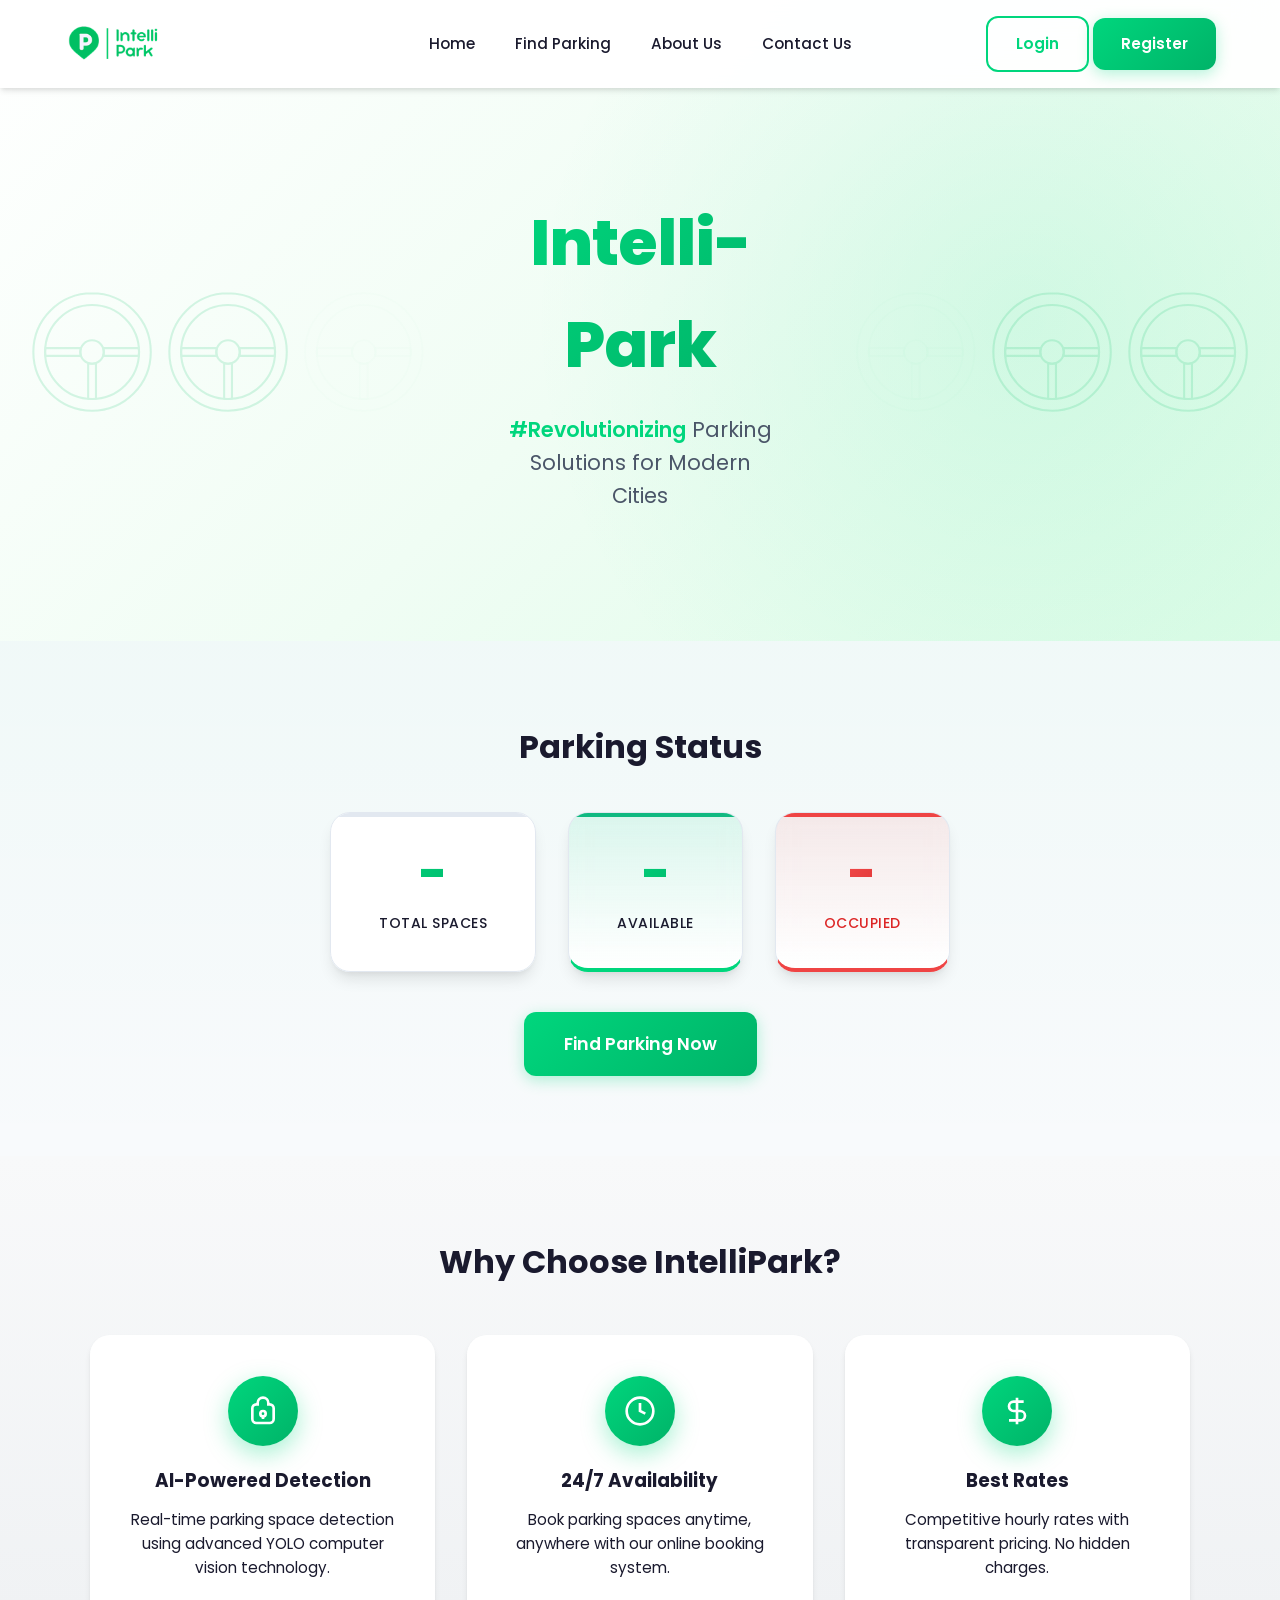
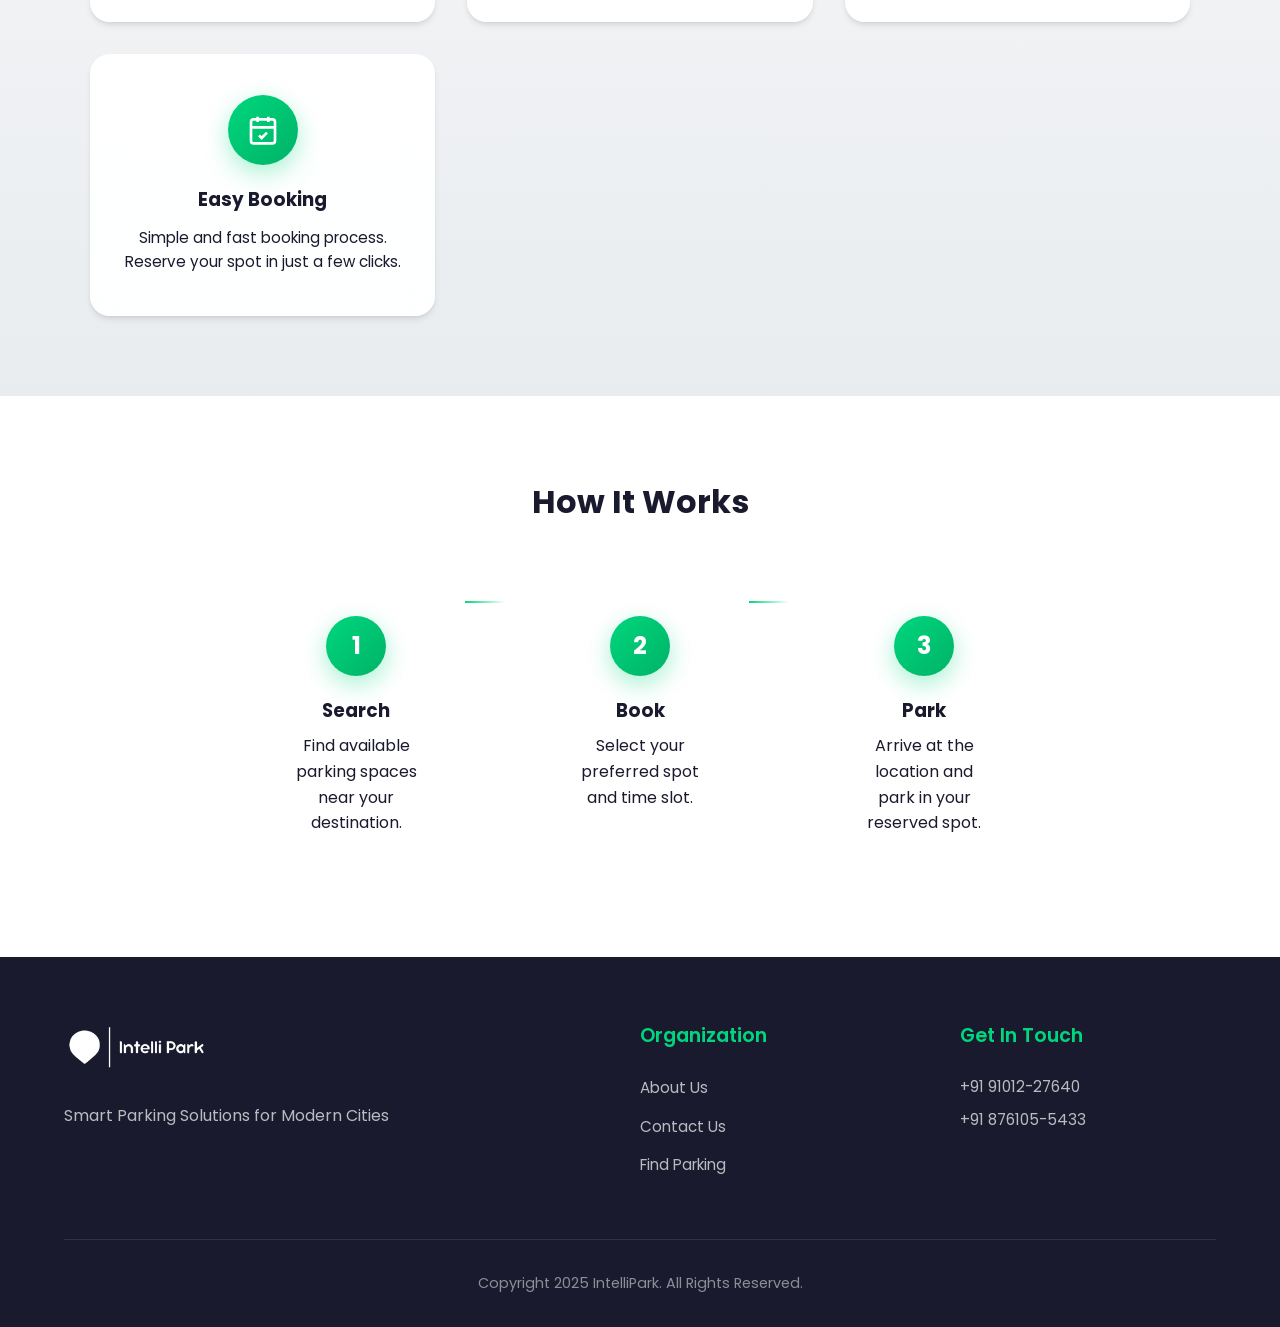
==== commit d1c5d9c0: "Modernize UI/UX with modern design system - Complete redesign of styles.css with CSS variables, grad" ====
--- a/frontend/index.html
+++ b/frontend/index.html
@@ -69,22 +69,45 @@
         <h2>Why Choose IntelliPark?</h2>
         <div class="features-grid">
             <div class="feature-card">
-                <div class="feature-icon">AI</div>
+                <div class="feature-icon">
+                    <svg viewBox="0 0 24 24" fill="none" stroke="currentColor" stroke-width="2">
+                        <path d="M12 2a4 4 0 0 1 4 4v1h1a3 3 0 0 1 3 3v8a3 3 0 0 1-3 3H7a3 3 0 0 1-3-3v-8a3 3 0 0 1 3-3h1V6a4 4 0 0 1 4-4z"/>
+                        <circle cx="12" cy="14" r="2"/>
+                        <path d="M12 16v2"/>
+                    </svg>
+                </div>
                 <h3>AI-Powered Detection</h3>
                 <p>Real-time parking space detection using advanced YOLO computer vision technology.</p>
             </div>
             <div class="feature-card">
-                <div class="feature-icon">24/7</div>
+                <div class="feature-icon">
+                    <svg viewBox="0 0 24 24" fill="none" stroke="currentColor" stroke-width="2">
+                        <circle cx="12" cy="12" r="10"/>
+                        <polyline points="12 6 12 12 16 14"/>
+                    </svg>
+                </div>
                 <h3>24/7 Availability</h3>
                 <p>Book parking spaces anytime, anywhere with our online booking system.</p>
             </div>
             <div class="feature-card">
-                <div class="feature-icon">Rs</div>
+                <div class="feature-icon">
+                    <svg viewBox="0 0 24 24" fill="none" stroke="currentColor" stroke-width="2">
+                        <path d="M12 2v20M17 5H9.5a3.5 3.5 0 0 0 0 7h5a3.5 3.5 0 0 1 0 7H6"/>
+                    </svg>
+                </div>
                 <h3>Best Rates</h3>
                 <p>Competitive hourly rates with transparent pricing. No hidden charges.</p>
             </div>
             <div class="feature-card">
-                <div class="feature-icon">App</div>
+                <div class="feature-icon">
+                    <svg viewBox="0 0 24 24" fill="none" stroke="currentColor" stroke-width="2">
+                        <rect x="3" y="4" width="18" height="18" rx="2" ry="2"/>
+                        <line x1="16" y1="2" x2="16" y2="6"/>
+                        <line x1="8" y1="2" x2="8" y2="6"/>
+                        <line x1="3" y1="10" x2="21" y2="10"/>
+                        <path d="m9 16 2 2 4-4"/>
+                    </svg>
+                </div>
                 <h3>Easy Booking</h3>
                 <p>Simple and fast booking process. Reserve your spot in just a few clicks.</p>
             </div>
--- a/frontend/styles.css
+++ b/frontend/styles.css
@@ -1,554 +1,846 @@
+/* ============================================
+   IntelliPark - Modern UI Styles
+   ============================================ */
+
+/* Import Google Fonts */
+@import url('https://fonts.googleapis.com/css2?family=Poppins:wght@300;400;500;600;700;800&display=swap');
+
+/* CSS Variables - Modern Color Palette */
 :root {
-    --primary-color: #01BF63;
-    --secondary-color: #6E9280;
-    --text-dark: #333333;
-    --background: #ffffff;
-}
-
+    /* Primary Colors */
+    --primary-color: #00D67D;
+    --primary-dark: #00B368;
+    --primary-light: #4AE89D;
+    --primary-gradient: linear-gradient(135deg, #00D67D 0%, #00B368 100%);
+    --primary-gradient-hover: linear-gradient(135deg, #00B368 0%, #009955 100%);
+
+    /* Secondary Colors */
+    --secondary-color: #1a1a2e;
+    --secondary-light: #16213e;
+
+    /* Accent Colors */
+    --accent-blue: #4361ee;
+    --accent-purple: #7209b7;
+    --accent-pink: #f72585;
+
+    /* Status Colors */
+    --success-color: #10b981;
+    --warning-color: #f59e0b;
+    --danger-color: #ef4444;
+    --info-color: #3b82f6;
+
+    /* Neutral Colors */
+    --text-dark: #1a1a2e;
+    --text-medium: #4a5568;
+    --text-light: #718096;
+    --background: #f8fafc;
+    --background-dark: #0f172a;
+    --card-bg: #ffffff;
+    --border-color: #e2e8f0;
+
+    /* Shadows */
+    --shadow-sm: 0 1px 2px rgba(0, 0, 0, 0.05);
+    --shadow-md: 0 4px 6px -1px rgba(0, 0, 0, 0.1), 0 2px 4px -1px rgba(0, 0, 0, 0.06);
+    --shadow-lg: 0 10px 15px -3px rgba(0, 0, 0, 0.1), 0 4px 6px -2px rgba(0, 0, 0, 0.05);
+    --shadow-xl: 0 20px 25px -5px rgba(0, 0, 0, 0.1), 0 10px 10px -5px rgba(0, 0, 0, 0.04);
+    --shadow-glow: 0 0 40px rgba(0, 214, 125, 0.3);
+
+    /* Glass Effect */
+    --glass-bg: rgba(255, 255, 255, 0.1);
+    --glass-border: rgba(255, 255, 255, 0.2);
+    --glass-blur: blur(10px);
+
+    /* Transitions */
+    --transition-fast: 0.15s ease;
+    --transition-normal: 0.3s ease;
+    --transition-slow: 0.5s ease;
+
+    /* Border Radius */
+    --radius-sm: 6px;
+    --radius-md: 12px;
+    --radius-lg: 20px;
+    --radius-xl: 30px;
+    --radius-full: 9999px;
+}
+
+/* Reset & Base Styles */
 * {
     margin: 0;
     padding: 0;
     box-sizing: border-box;
 }
 
+html {
+    scroll-behavior: smooth;
+}
+
 body {
     font-family: 'Poppins', sans-serif;
     background-color: var(--background);
-}
-
-/* Parking Spaces */
-.status-container {
-    background: white;
-    border-radius: 12px;
-    padding: 20px;
-    box-shadow: 0 4px 6px rgba(0, 0, 0, 0.1);
-    max-width: 400px;
-    margin: 0 auto 30px;
-}
-.stats {
-    display: flex;
-    justify-content: space-around;
-    margin-bottom: 20px;
-}
-.stat-box {
-    text-align: center;
-    padding: 10px;
-    border-radius: 8px;
-    width: 100px;
-}
-.total { background: #e8f4f8; color: #3498db; }
-.occupied { background: #fde8e8; color: #e74c3c; }
-.free { background: #e8f6ef; color: #2ecc71; }
-.parking-grid {
-    display: grid;
-    grid-template-columns: repeat(auto-fill, minmax(100px, 1fr));
-    gap: 15px;
-    padding: 20px;
-    max-width: 800px;
-    margin: 0 auto;
-}
-.parking-spot {
-    background: white;
-    border: 2px solid #ecf0f1;
-    border-radius: 10px;
-    height: 60px;
-    display: flex;
-    align-items: center;
-    justify-content: center;
-    font-weight: 500;
-    color: #34495e;
-    transition: all 0.2s ease;
-    box-shadow: 0 2px 4px rgba(0, 0, 0, 0.05);
-}
-.parking-spot.occupied {
-    border-color: #e74c3c;
-    background: #fff5f5;
-}
-.parking-spot.free {
-    border-color: #2ecc71;
-    background: #f7fefb;
-}
-.parking-spot:hover {
-    transform: translateY(-2px);
-    box-shadow: 0 4px 8px rgba(0, 0, 0, 0.1);
-}
-
-
-
-/* Navbar Styles */
+    color: var(--text-dark);
+    line-height: 1.6;
+    overflow-x: hidden;
+}
+
+/* Utility Classes */
+.text-gradient {
+    background: var(--primary-gradient);
+    -webkit-background-clip: text;
+    -webkit-text-fill-color: transparent;
+    background-clip: text;
+}
+
+/* ============================================
+   Animations
+   ============================================ */
+@keyframes fadeInUp {
+    from {
+        opacity: 0;
+        transform: translateY(30px);
+    }
+    to {
+        opacity: 1;
+        transform: translateY(0);
+    }
+}
+
+@keyframes fadeIn {
+    from { opacity: 0; }
+    to { opacity: 1; }
+}
+
+@keyframes pulse {
+    0%, 100% { transform: scale(1); }
+    50% { transform: scale(1.05); }
+}
+
+@keyframes float {
+    0%, 100% { transform: translateY(0px); }
+    50% { transform: translateY(-10px); }
+}
+
+@keyframes spin {
+    from { transform: rotate(0deg); }
+    to { transform: rotate(360deg); }
+}
+
+@keyframes shimmer {
+    0% { background-position: -200% 0; }
+    100% { background-position: 200% 0; }
+}
+
+@keyframes gradientMove {
+    0% { background-position: 0% 50%; }
+    50% { background-position: 100% 50%; }
+    100% { background-position: 0% 50%; }
+}
+
+/* ============================================
+   Navbar Styles
+   ============================================ */
 .navbar {
     display: flex;
     justify-content: space-between;
     align-items: center;
     padding: 1rem 5%;
-    background: white;
-    position: sticky;
+    background: rgba(255, 255, 255, 0.95);
+    backdrop-filter: blur(20px);
+    -webkit-backdrop-filter: blur(20px);
+    position: fixed;
     top: 0;
+    left: 0;
+    right: 0;
     z-index: 1000;
-    box-shadow: 0 2px 4px rgba(0, 0, 0, 0.1);
-    position: relative;
+    box-shadow: var(--shadow-md);
+    transition: var(--transition-normal);
+}
+
+.navbar.scrolled {
+    padding: 0.75rem 5%;
+    background: rgba(255, 255, 255, 0.98);
 }
 
 .logo img {
-    height: 40px;
+    height: 45px;
+    transition: var(--transition-normal);
+}
+
+.logo img:hover {
+    transform: scale(1.05);
 }
 
 .nav-links {
     display: flex;
-    gap: 2rem;
+    gap: 2.5rem;
     position: absolute;
     left: 50%;
     transform: translateX(-50%);
-    justify-content: center;
 }
 
 .nav-links a {
     text-decoration: none;
     position: relative;
-    transition: all 0.3s ease;
-    color: #1e2220;
-}
-
-.nav-links a:hover {
-    text-shadow: 1px 1px 2px rgba(0, 0, 0, 0.3);
-}
-
-.nav-links a::after {
+    color: var(--text-dark);
+    font-weight: 500;
+    font-size: 0.95rem;
+    padding: 0.5rem 0;
+    transition: var(--transition-normal);
+}
+
+.nav-links a::before {
     content: '';
     position: absolute;
+    bottom: 0;
+    left: 0;
     width: 0;
-    height: 2px;
-    bottom: -4px;
-    left: 0;
-    background-color: currentColor;
-    transition: width 0.3s ease;
-}
-
-.nav-links a:hover::after {
+    height: 3px;
+    background: var(--primary-gradient);
+    border-radius: var(--radius-full);
+    transition: var(--transition-normal);
+}
+
+.nav-links a:hover {
+    color: var(--primary-color);
+}
+
+.nav-links a:hover::before {
     width: 100%;
 }
 
+.auth-buttons {
+    display: flex;
+    gap: 1rem;
+    align-items: center;
+}
+
+/* Button Styles */
 .btn {
-    padding: 0.5rem 1.5rem;
-    border-radius: 4px;
-    font-weight: 500;
+    padding: 0.6rem 1.5rem;
+    border-radius: var(--radius-md);
+    font-weight: 600;
+    font-size: 0.9rem;
     cursor: pointer;
     font-family: 'Poppins', sans-serif;
-    transition: all 0.3s ease;
+    transition: var(--transition-normal);
+    text-decoration: none;
+    display: inline-flex;
+    align-items: center;
+    justify-content: center;
+    gap: 0.5rem;
+    border: 2px solid transparent;
 }
 
 .btn-login {
     background: transparent;
-    border: 1px solid var(--primary-color);
+    border: 2px solid var(--primary-color);
     color: var(--primary-color);
-    margin-right: 1rem;
 }
 
 .btn-login:hover {
     background: var(--primary-color);
     color: white;
+    transform: translateY(-2px);
+    box-shadow: var(--shadow-md);
 }
 
 .btn-register {
-    background: transparent;
-    border: 1px solid var(--primary-color);
-    color: var(--primary-color);
+    background: var(--primary-gradient);
+    color: white;
+    border: none;
 }
 
 .btn-register:hover {
-    background: var(--primary-color);
-    color: white;
-}
-
-/* Hero Section Styles */
-.hero {
-    display: flex;
-    justify-content: space-between;
+    background: var(--primary-gradient-hover);
+    transform: translateY(-2px);
+    box-shadow: var(--shadow-lg), var(--shadow-glow);
+}
+
+.btn-primary {
+    background: var(--primary-gradient);
+    color: white;
+    border: none;
+    padding: 0.8rem 2rem;
+}
+
+.btn-primary:hover {
+    background: var(--primary-gradient-hover);
+    transform: translateY(-3px);
+    box-shadow: var(--shadow-xl), var(--shadow-glow);
+}
+
+.btn-large {
+    padding: 1rem 2.5rem;
+    font-size: 1.1rem;
+}
+
+/* ============================================
+   Hero Section
+   ============================================ */
+.hero-section {
+    background: linear-gradient(135deg, #ffffff 0%, #f0fdf4 50%, #dcfce7 100%);
+    padding: 8rem 0 4rem;
+    min-height: 60vh;
+    display: flex;
     align-items: center;
-    padding: 4rem 5%;
-    min-height: 80vh;
-}
-
-.hero-content {
-    flex: 1;
-    max-width: 600px;
-}
-
-.hero-content h1 {
-    font-size: 3rem;
-    line-height: 1.2;
-    margin-bottom: 1.5rem;
-}
-
-.text-primary {
-    color: var(--primary-color);
-}
-
-.text-secondary {
-    color: var(--secondary-color);
-}
-
-.hero-content p {
-    color: var(--text-dark);
-    font-size: 1.1rem;
-    line-height: 1.6;
-}
-
-.hero-image {
-    flex: 1;
-    display: flex;
-    justify-content: flex-end;
-    margin-left: auto;
-}
-
-.hero-image img {
-    max-width: 80%;
-    height: auto;
-}
-
-/* Booking Section Styles */
-.booking-section {
-    padding: 2rem 5%;
-}
-
-.booking-container {
-    background: #01BF63;
-    border-radius: 12px;
-    padding: 2rem;
-    max-width: 1200px;
-    margin: 0 auto;
-}
-
-.booking-form {
-    display: grid;
-    grid-template-columns: repeat(4, 1fr);
-    gap: 1.5rem;
-    margin-top: 1.5rem;
-}
-
-.form-group {
-    width: 100%;
-}
-
-.datetime-input {
-    display: flex;
-    gap: 0.5rem;
-}
-
-.date-picker, 
-.time-picker,
-.location-select {
-    padding: 12px 16px;
-    border-radius: 15px;
-    border: 1px solid rgba(1, 191, 99, 0.3);
-    background: white;
-    color: var(--text-dark);
-    font-family: 'Poppins', sans-serif;
-    font-size: 1rem;
-}
-
-.btn-search {
-    align-self: flex-end;
-    width: 100%;
-    height: 45px;
-    background: white;
-    color: #01BF63;
-    /* color: #01BF63; */
-    border: none;
-    border-radius: 8px;
-    font-weight: 500;
-    margin-top: auto;
-}
-
-.location-selectors {
-    display: flex;
-    gap: 0.5rem;
-}
-
-.select-wrapper {
-    flex: 1;
-}
-
-.select-wrapper::after {
+    position: relative;
+    overflow: hidden;
+}
+
+.hero-section::before {
     content: '';
     position: absolute;
-    right: 12px;
-    top: 50%;
-    transform: translateY(-50%);
-    width: 0;
-    height: 0;
-    border-left: 6px solid transparent;
-    border-right: 6px solid transparent;
-    border-top: 6px solid var(--primary-color);
-    pointer-events: none;
-}
-
-.location-select {
-    width: 100%;
-    padding: 12px 16px;
-    border-radius: 8px;
-    border: 1px solid rgba(1, 191, 99, 0.3);
-    background: white;
-    color: var(--text-dark);
-    font-family: 'Poppins', sans-serif;
-    font-size: 1rem;
-    cursor: pointer;
-    appearance: none;
-}
-
-.location-select:focus {
-    outline: none;
-    border-color: var(--primary-color);
-    box-shadow: 0 0 0 2px rgba(1, 191, 99, 0.1);
-}
-
-.location-select option {
-    padding: 12px;
-}
-.datetime-input {
-    display: flex;
-    gap: 1rem;
-}
-
-.date-picker, .time-picker {
-    padding: 0.5rem;
-    border: 1px solid #E5E7EB;
-    border-radius: 4px;
-    flex: 1;
-}
-
-.btn-search {
-    background: white;
-    color: #01BF63;;
-    border: none;
-    padding: 0.75rem 2rem;
-}
-
-/* Footer Styles */
-.footer {
-    background: white;
-    padding: 2rem;
-    margin-top: 0;
-    padding-top: 2rem;
-}
-
-.footer-content {
-    display: flex;
-    justify-content: space-between;
-    margin-bottom: 3rem;
-    padding-top: 2rem;
-    border-top: 1.5px solid #101011e6;
-}
-
-
-.footer-brand {
-    max-width: 300px;
-}
-
-.footer-brand img {
-    height: 40px;
-    margin-bottom: 1rem;
-}
-
-.footer-links ul {
-    list-style: none;
-}
-
-.footer-links a {
-    text-decoration: none;
-    color: var(--text-dark);
-    line-height: 2;
-}
-
-.footer-bottom {
-    text-align: center;
-    padding-top: 2rem;
-    border-top: 1.5px solid #101011e6;
-}
-
-/* Responsive Design */
-@media (max-width: 768px) {
-    .hero {
-        flex-direction: column;
-        text-align: center;
-        padding: 2rem 5%;
-    }
-
-    .hero-content h1 {
-        font-size: 2.5rem;
-    }
-
-    .booking-form {
-        flex-direction: column;
-    }
-
-    .footer-content {
-        flex-direction: column;
-        gap: 2rem;
-    }
-} 
-
-/* About Page Styles */
-.about-container {
-    background-color: #00D67D;
-    min-height: 100vh;
-    padding: 2rem;
-    color: white;
-}
-
-.hero-section {
-    background-color: #ffffff;
-    padding: 4rem 0;
-    width: 100%;
-    overflow: hidden;
+    top: -50%;
+    right: -20%;
+    width: 80%;
+    height: 200%;
+    background: radial-gradient(circle, rgba(0, 214, 125, 0.1) 0%, transparent 60%);
+    animation: float 6s ease-in-out infinite;
 }
 
 .steering-wheels {
     display: flex;
-    justify-content: space-between;
+    justify-content: center;
     align-items: center;
     width: 100%;
-    padding: 0 2rem;
+    padding: 2rem;
     position: relative;
+    gap: 1rem;
 }
 
 .wheel {
-    width: 150px;
-    height: 150px;
+    width: 120px;
+    height: 120px;
     flex-shrink: 0;
+    opacity: 0.15;
+    transition: var(--transition-normal);
+    animation: spin 30s linear infinite;
+}
+
+.wheel:hover {
+    opacity: 0.3;
+}
+
+#light-wheel {
+    opacity: 0.08;
+    animation: spin 40s linear infinite reverse;
 }
 
 .center-content {
     position: relative;
     text-align: center;
     z-index: 2;
-    padding: 0 2rem;
-}
-
-/* Style for the light wheels behind text */
-#light-wheel {
+    padding: 2rem 4rem;
+    animation: fadeInUp 1s ease;
+}
+
+.center-content h1 {
+    font-size: 4rem;
+    font-weight: 800;
+    margin-bottom: 1rem;
+    background: var(--primary-gradient);
+    -webkit-background-clip: text;
+    -webkit-text-fill-color: transparent;
+    background-clip: text;
+    text-shadow: none;
+    letter-spacing: -1px;
+}
+
+.tagline {
+    font-size: 1.3rem;
+    color: var(--text-medium);
+    font-weight: 400;
+}
+
+.tagline b {
+    color: var(--primary-color);
+    font-weight: 600;
+}
+
+/* ============================================
+   Status Section (Live Parking Status)
+   ============================================ */
+.status-section {
+    padding: 5rem 5%;
+    background: var(--card-bg);
+    text-align: center;
+}
+
+.status-section h2 {
+    font-size: 2.5rem;
+    font-weight: 700;
+    margin-bottom: 3rem;
+    color: var(--text-dark);
+}
+
+.live-status {
+    display: flex;
+    justify-content: center;
+    gap: 2rem;
+    flex-wrap: wrap;
+    margin-bottom: 3rem;
+}
+
+.status-card {
+    background: var(--card-bg);
+    border-radius: var(--radius-lg);
+    padding: 2rem 3rem;
+    min-width: 180px;
+    box-shadow: var(--shadow-lg);
+    border: 1px solid var(--border-color);
+    transition: var(--transition-normal);
+    position: relative;
+    overflow: hidden;
+}
+
+.status-card::before {
+    content: '';
     position: absolute;
-    width: 150px; /* Slightly larger for better visibility behind text */
-    height: 150px;
+    top: 0;
+    left: 0;
+    right: 0;
+    height: 4px;
+    background: var(--border-color);
+}
+
+.status-card:hover {
+    transform: translateY(-5px);
+    box-shadow: var(--shadow-xl);
+}
+
+.status-card.available::before {
+    background: var(--success-color);
+}
+
+.status-card.occupied::before {
+    background: var(--danger-color);
+}
+
+.status-number {
+    display: block;
+    font-size: 3.5rem;
+    font-weight: 800;
+    line-height: 1;
+    margin-bottom: 0.5rem;
+}
+
+.status-card.available .status-number {
+    color: var(--success-color);
+}
+
+.status-card.occupied .status-number {
+    color: var(--danger-color);
+}
+
+.status-label {
+    font-size: 1rem;
+    color: var(--text-medium);
+    font-weight: 500;
+    text-transform: uppercase;
+    letter-spacing: 1px;
+}
+
+/* ============================================
+   Features Section
+   ============================================ */
+.features-section {
+    padding: 6rem 5%;
+    background: linear-gradient(180deg, #f8fafc 0%, #ffffff 100%);
+}
+
+.features-section h2 {
+    text-align: center;
+    font-size: 2.5rem;
+    font-weight: 700;
+    margin-bottom: 4rem;
+    color: var(--text-dark);
+}
+
+.features-grid {
+    display: grid;
+    grid-template-columns: repeat(auto-fit, minmax(280px, 1fr));
+    gap: 2rem;
+    max-width: 1400px;
+    margin: 0 auto;
+}
+
+.feature-card {
+    background: var(--card-bg);
+    border-radius: var(--radius-lg);
+    padding: 2.5rem;
+    text-align: center;
+    box-shadow: var(--shadow-md);
+    border: 1px solid var(--border-color);
+    transition: var(--transition-normal);
+    position: relative;
+    overflow: hidden;
+}
+
+.feature-card::before {
+    content: '';
+    position: absolute;
+    top: 0;
+    left: 0;
+    right: 0;
+    bottom: 0;
+    background: var(--primary-gradient);
+    opacity: 0;
+    transition: var(--transition-normal);
+    z-index: 0;
+}
+
+.feature-card:hover {
+    transform: translateY(-10px);
+    box-shadow: var(--shadow-xl), var(--shadow-glow);
+}
+
+.feature-card:hover::before {
+    opacity: 1;
+}
+
+.feature-card:hover .feature-icon,
+.feature-card:hover h3,
+.feature-card:hover p {
+    color: white;
+    position: relative;
     z-index: 1;
 }
 
-/* Position the left light wheel */
-#light-wheel:nth-of-type(3) {
-    left: 50%;
-    transform: translateX(-150%) translateY(-50%);
-    top: 50%;
-}
-
-/* Position the right light wheel */
-#light-wheel:nth-of-type(4) {
-    left: 50%;
-    transform: translateX(50%) translateY(-50%);
-    top: 50%;
-}
-
-.center-content h1 {
-    font-size: 3rem;
+.feature-icon {
+    width: 80px;
+    height: 80px;
+    margin: 0 auto 1.5rem;
+    background: linear-gradient(135deg, #e0f7ec 0%, #b8f0d8 100%);
+    border-radius: var(--radius-lg);
+    display: flex;
+    align-items: center;
+    justify-content: center;
+    font-size: 1.8rem;
+    font-weight: 800;
+    color: var(--primary-color);
+    transition: var(--transition-normal);
+}
+
+.feature-card:hover .feature-icon {
+    background: rgba(255, 255, 255, 0.2);
+    transform: scale(1.1) rotate(5deg);
+}
+
+.feature-card h3 {
+    font-size: 1.3rem;
+    font-weight: 600;
     margin-bottom: 1rem;
-    color: #01BF63;
+    color: var(--text-dark);
+    transition: var(--transition-normal);
+}
+
+.feature-card p {
+    color: var(--text-medium);
+    font-size: 0.95rem;
+    line-height: 1.7;
+    transition: var(--transition-normal);
+}
+
+/* ============================================
+   How It Works Section
+   ============================================ */
+.how-it-works-section {
+    padding: 6rem 5%;
+    background: var(--primary-gradient);
     position: relative;
-    z-index: 3;
-}
-
-.tagline {
-    font-size: 1.2rem;
-    color: #01BF63;
+    overflow: hidden;
+}
+
+.how-it-works-section::before {
+    content: '';
+    position: absolute;
+    top: 0;
+    left: 0;
+    right: 0;
+    bottom: 0;
+    background: url("data:image/svg+xml,%3Csvg width='60' height='60' viewBox='0 0 60 60' xmlns='http://www.w3.org/2000/svg'%3E%3Cg fill='none' fill-rule='evenodd'%3E%3Cg fill='%23ffffff' fill-opacity='0.05'%3E%3Cpath d='M36 34v-4h-2v4h-4v2h4v4h2v-4h4v-2h-4zm0-30V0h-2v4h-4v2h4v4h2V6h4V4h-4zM6 34v-4H4v4H0v2h4v4h2v-4h4v-2H6zM6 4V0H4v4H0v2h4v4h2V6h4V4H6z'/%3E%3C/g%3E%3C/g%3E%3C/svg%3E");
+    opacity: 0.5;
+}
+
+.how-it-works-section h2 {
+    text-align: center;
+    font-size: 2.5rem;
+    font-weight: 700;
+    margin-bottom: 4rem;
+    color: white;
     position: relative;
-    z-index: 3;
-}
-
-.about-description, .mission {
-    background-color: #01BF63;
-    padding: 5rem 2rem;
-    color: white;
-}
-
-.content-box {
-    background: #07DD76;
-    border-radius: 12px;
-    padding: 2rem;
+}
+
+.steps-grid {
+    display: grid;
+    grid-template-columns: repeat(auto-fit, minmax(280px, 1fr));
+    gap: 2rem;
     max-width: 1200px;
     margin: 0 auto;
+    position: relative;
+}
+
+.step-card {
+    background: rgba(255, 255, 255, 0.15);
+    backdrop-filter: blur(10px);
+    -webkit-backdrop-filter: blur(10px);
+    border-radius: var(--radius-lg);
+    padding: 2.5rem;
     text-align: center;
+    border: 1px solid rgba(255, 255, 255, 0.2);
+    transition: var(--transition-normal);
+    position: relative;
+}
+
+.step-card:hover {
+    background: rgba(255, 255, 255, 0.25);
+    transform: translateY(-10px);
+}
+
+.step-number {
+    width: 60px;
+    height: 60px;
+    background: white;
+    border-radius: 50%;
+    display: flex;
+    align-items: center;
+    justify-content: center;
+    font-size: 1.5rem;
+    font-weight: 800;
+    color: var(--primary-color);
+    margin: 0 auto 1.5rem;
+    box-shadow: var(--shadow-lg);
+}
+
+.step-card h3 {
+    font-size: 1.5rem;
+    font-weight: 600;
+    margin-bottom: 1rem;
+    color: white;
+}
+
+.step-card p {
+    color: rgba(255, 255, 255, 0.9);
+    font-size: 1rem;
+    line-height: 1.6;
+}
+
+/* ============================================
+   Parking Status Grid (for parking page)
+   ============================================ */
+.status-container {
+    background: var(--card-bg);
+    border-radius: var(--radius-lg);
+    padding: 2rem;
+    box-shadow: var(--shadow-lg);
+    max-width: 500px;
+    margin: 0 auto 2rem;
+}
+
+.stats {
+    display: flex;
+    justify-content: space-around;
+    margin-bottom: 1.5rem;
+}
+
+.stat-box {
+    text-align: center;
+    padding: 1rem;
+    border-radius: var(--radius-md);
+    min-width: 100px;
+    transition: var(--transition-normal);
+}
+
+.stat-box:hover {
+    transform: scale(1.05);
+}
+
+.total {
+    background: linear-gradient(135deg, #e0f2fe 0%, #bae6fd 100%);
+    color: #0369a1;
+}
+.occupied {
+    background: linear-gradient(135deg, #fee2e2 0%, #fecaca 100%);
+    color: #dc2626;
+}
+.free {
+    background: linear-gradient(135deg, #d1fae5 0%, #a7f3d0 100%);
+    color: #059669;
+}
+
+.parking-grid {
+    display: grid;
+    grid-template-columns: repeat(auto-fill, minmax(100px, 1fr));
+    gap: 1rem;
+    padding: 1.5rem;
+    max-width: 900px;
+    margin: 0 auto;
+}
+
+.parking-spot {
+    background: var(--card-bg);
+    border: 2px solid var(--border-color);
+    border-radius: var(--radius-md);
+    height: 70px;
+    display: flex;
+    align-items: center;
+    justify-content: center;
+    font-weight: 600;
+    color: var(--text-dark);
+    transition: var(--transition-normal);
+    box-shadow: var(--shadow-sm);
+    cursor: pointer;
+}
+
+.parking-spot.occupied {
+    border-color: var(--danger-color);
+    background: linear-gradient(135deg, #fef2f2 0%, #fee2e2 100%);
+    color: var(--danger-color);
+}
+
+.parking-spot.free {
+    border-color: var(--success-color);
+    background: linear-gradient(135deg, #f0fdf4 0%, #dcfce7 100%);
+    color: var(--success-color);
+}
+
+.parking-spot:hover {
+    transform: translateY(-3px) scale(1.02);
+    box-shadow: var(--shadow-md);
+}
+
+/* ============================================
+   Footer Styles
+   ============================================ */
+.footer {
+    background: var(--secondary-color);
+    color: white;
+    padding: 4rem 5% 2rem;
+}
+
+.footer-content {
+    display: grid;
+    grid-template-columns: 2fr 1fr 1fr;
+    gap: 4rem;
+    max-width: 1400px;
+    margin: 0 auto 3rem;
+}
+
+.footer-brand img {
+    height: 50px;
+    margin-bottom: 1.5rem;
+    filter: brightness(0) invert(1);
+}
+
+.footer-brand p {
+    color: rgba(255, 255, 255, 0.7);
+    font-size: 1rem;
+    line-height: 1.7;
+}
+
+.footer-links h3,
+.footer-contact h3 {
+    font-size: 1.2rem;
+    font-weight: 600;
+    margin-bottom: 1.5rem;
+    color: var(--primary-color);
+}
+
+.footer-links ul {
+    list-style: none;
+}
+
+.footer-links li {
+    margin-bottom: 0.8rem;
+}
+
+.footer-links a {
+    color: rgba(255, 255, 255, 0.7);
+    text-decoration: none;
+    transition: var(--transition-normal);
+    font-size: 0.95rem;
+}
+
+.footer-links a:hover {
+    color: var(--primary-color);
+    padding-left: 5px;
+}
+
+.footer-contact p {
+    color: rgba(255, 255, 255, 0.7);
+    margin-bottom: 0.5rem;
+    font-size: 0.95rem;
+}
+
+.footer-bottom {
+    text-align: center;
+    padding-top: 2rem;
+    border-top: 1px solid rgba(255, 255, 255, 0.1);
+}
+
+.footer-bottom p {
+    color: rgba(255, 255, 255, 0.5);
+    font-size: 0.9rem;
+}
+
+/* ============================================
+   About Page Styles
+   ============================================ */
+.about-description,
+.mission {
+    background: var(--primary-gradient);
+    padding: 5rem 5%;
+    color: white;
+}
+
+.content-box {
+    background: rgba(255, 255, 255, 0.1);
+    backdrop-filter: blur(10px);
+    border-radius: var(--radius-lg);
+    padding: 3rem;
+    max-width: 1000px;
+    margin: 0 auto;
+    text-align: center;
+    border: 1px solid rgba(255, 255, 255, 0.2);
 }
 
 .content-box h2 {
     font-size: 2.5rem;
     margin-bottom: 1.5rem;
-    color: white;
+    font-weight: 700;
 }
 
 .content-box p {
     font-size: 1.1rem;
-    line-height: 1.6;
-    color: white;
-}
-
-/* Remove space between sections while keeping box styling */
+    line-height: 1.8;
+    color: rgba(255, 255, 255, 0.9);
+}
+
 .mission {
     padding-top: 0;
+}
+
+.about-description {
     padding-bottom: 2rem;
 }
 
-.about-description {
-    padding-bottom: 1.5rem;
-}
-
-/* Adjust spacing between wheels */
-.steering-wheels img:not(:last-child) {
-    margin-right: 1rem;
-}
-
-/* Responsive Design */
-@media (max-width: 768px) {
-    .wheel {
-        width: 100px;
-        height: 100px;
-    }
-
-    .center-content h1 {
-        font-size: 2rem;
-    }
-
-    .about-description, .mission {
-        padding: 1.5rem;
-        margin: 2rem auto;
-    }
-}
-
-@media (max-width: 480px) {
-    .wheel {
-        width: 70px;
-        height: 70px;
-    }
-
-    .center-content h1 {
-        font-size: 1.8rem;
-    }
-
-    .tagline {
-        font-size: 1rem;
-    }
-}
-
-/* Contact Form Styles */
+/* ============================================
+   Contact Form Styles
+   ============================================ */
 .contact-section {
-    background-color: #01BF63;
-    padding: 4rem 2rem;
-    min-height: 60vh;
+    background: var(--primary-gradient);
+    padding: 6rem 5%;
+    min-height: 70vh;
 }
 
 .contact-form-container {
-    max-width: 800px;
+    max-width: 700px;
     margin: 0 auto;
-    background: rgba(0, 214, 125, 0.5);
+    background: rgba(255, 255, 255, 0.1);
+    backdrop-filter: blur(20px);
     padding: 3rem;
-    border-radius: 20px;
+    border-radius: var(--radius-xl);
+    border: 1px solid rgba(255, 255, 255, 0.2);
+    box-shadow: var(--shadow-xl);
 }
 
 .contact-form {
@@ -559,311 +851,219 @@
 
 .contact-form .form-group {
     display: flex;
-    align-items: center;
-    gap: 1rem;
+    flex-direction: column;
+    gap: 0.5rem;
 }
 
 .contact-form label {
     color: white;
     font-weight: 600;
-    min-width: 180px;
-    text-align: right;
+    font-size: 0.95rem;
 }
 
 .contact-form input,
 .contact-form textarea {
-    flex: 1;
-    padding: 0.8rem 1rem;
+    padding: 1rem 1.2rem;
     border: none;
-    border-radius: 8px;
+    border-radius: var(--radius-md);
     font-family: 'Poppins', sans-serif;
     font-size: 1rem;
+    background: rgba(255, 255, 255, 0.95);
+    transition: var(--transition-normal);
+}
+
+.contact-form input:focus,
+.contact-form textarea:focus {
+    outline: none;
+    box-shadow: 0 0 0 3px rgba(255, 255, 255, 0.3);
+    transform: translateY(-2px);
 }
 
 .contact-form textarea {
     resize: vertical;
-    min-height: 120px;
+    min-height: 150px;
 }
 
 .submit-btn {
     background: white;
-    color: #01BF63;
+    color: var(--primary-color);
     border: none;
-    padding: 1rem 2rem;
-    border-radius: 8px;
-    font-weight: 600;
+    padding: 1rem 2.5rem;
+    border-radius: var(--radius-md);
+    font-weight: 700;
     font-size: 1.1rem;
     cursor: pointer;
+    transition: var(--transition-normal);
     align-self: center;
     margin-top: 1rem;
-    transition: all 0.3s ease;
 }
 
 .submit-btn:hover {
-    background: #01BF63;
-    color: white;
-    box-shadow: 0 4px 8px rgba(0, 0, 0, 0.1);
-}
-
-/* Responsive adjustments */
-@media (max-width: 768px) {
-    .contact-form .form-group {
-        flex-direction: column;
-        align-items: flex-start;
-        gap: 0.5rem;
-    }
-
-    .contact-form label {
-        text-align: left;
-    }
-
-    .contact-form-container {
-        padding: 2rem 1rem;
-    }
-}
-
-/* Login Page Styles */
-.login-section {
-    background-color: #01BF63;
-    padding: 4rem 2rem;
-    min-height: 60vh;
-}
-
-.login-form-container {
-    max-width: 500px;
+    background: var(--text-dark);
+    color: white;
+    transform: translateY(-3px);
+    box-shadow: var(--shadow-lg);
+}
+
+/* ============================================
+   Login & Signup Pages
+   ============================================ */
+.login-section,
+.signup-section {
+    background: var(--primary-gradient);
+    padding: 8rem 5% 4rem;
+    min-height: 100vh;
+}
+
+.login-form-container,
+.signup-form-container {
+    max-width: 480px;
     margin: 0 auto;
-    background: rgba(0, 214, 125, 0.5);
+    background: rgba(255, 255, 255, 0.1);
+    backdrop-filter: blur(20px);
     padding: 3rem;
-    border-radius: 20px;
+    border-radius: var(--radius-xl);
+    border: 1px solid rgba(255, 255, 255, 0.2);
     text-align: center;
-}
-
-.login-form-container h2 {
+    animation: fadeInUp 0.6s ease;
+}
+
+.login-form-container h2,
+.signup-form-container h2 {
     color: white;
     font-size: 2.5rem;
-    margin-bottom: 1rem;
-    font-weight: 600;
-}
-
-.login-subtitle {
-    color: white;
-    font-size: 1.1rem;
+    margin-bottom: 0.5rem;
+    font-weight: 700;
+}
+
+.login-subtitle,
+.signup-subtitle {
+    color: rgba(255, 255, 255, 0.8);
+    font-size: 1rem;
     margin-bottom: 2rem;
 }
 
-.login-form {
+.login-form,
+.signup-form {
     display: flex;
     flex-direction: column;
-    gap: 1.5rem;
-}
-
-.login-form .form-group {
+    gap: 1.2rem;
+}
+
+.login-form .form-group,
+.signup-form .form-group {
     text-align: left;
 }
 
-.login-form input {
+.login-form input,
+.signup-form input {
     width: 100%;
-    padding: 1rem;
+    padding: 1rem 1.2rem;
     border: none;
-    border-radius: 8px;
+    border-radius: var(--radius-md);
     font-family: 'Poppins', sans-serif;
     font-size: 1rem;
-}
-
-.login-btn {
-    background: #01BF63;
-    color: white;
+    background: rgba(255, 255, 255, 0.95);
+    transition: var(--transition-normal);
+}
+
+.login-form input:focus,
+.signup-form input:focus {
+    outline: none;
+    box-shadow: 0 0 0 3px rgba(255, 255, 255, 0.3);
+}
+
+.form-label {
+    color: white;
+    font-weight: 600;
+    margin-bottom: 0.5rem;
+    display: block;
+    font-size: 0.9rem;
+}
+
+.name-group {
+    display: grid;
+    grid-template-columns: 1fr 1fr;
+    gap: 1rem;
+}
+
+.login-btn,
+.signup-btn {
+    background: white;
+    color: var(--primary-color);
     border: none;
     padding: 1rem;
-    border-radius: 8px;
-    font-weight: 600;
+    border-radius: var(--radius-md);
+    font-weight: 700;
     font-size: 1.1rem;
     cursor: pointer;
-    transition: all 0.3s ease;
-}
-
-.login-btn:hover {
-    background: #00a857;
-    box-shadow: 0 4px 8px rgba(0, 0, 0, 0.1);
-}
-
-.signup-link {
-    color: white;
-    margin-top: 1rem;
-}
-
-.signup-link a {
-    color: white;
+    transition: var(--transition-normal);
+    margin-top: 0.5rem;
+}
+
+.login-btn:hover,
+.signup-btn:hover {
+    background: var(--text-dark);
+    color: white;
+    transform: translateY(-2px);
+    box-shadow: var(--shadow-lg);
+}
+
+.signup-link,
+.login-link {
+    color: white;
+    margin-top: 1.5rem;
+    font-size: 0.95rem;
+}
+
+.signup-link a,
+.login-link a {
+    color: white;
+    font-weight: 700;
     text-decoration: underline;
-    font-weight: 600;
-}
-
-.signup-link a:hover {
-    text-decoration: none;
-}
-
-/* Responsive adjustments */
-@media (max-width: 768px) {
-    .login-form-container {
-        padding: 2rem 1.5rem;
-        margin: 0 1rem;
-    }
-
-    .login-form-container h2 {
-        font-size: 2rem;
-    }
-}
-
-/* Sign Up Page Styles */
-.signup-section {
-    background-color: #01BF63;
-    padding: 4rem 2rem;
-    min-height: 60vh;
-}
-
-.signup-form-container {
-    max-width: 500px;
+    transition: var(--transition-normal);
+}
+
+.signup-link a:hover,
+.login-link a:hover {
+    opacity: 0.8;
+}
+
+/* ============================================
+   Profile Page Styles
+   ============================================ */
+.profile-section {
+    background: var(--primary-gradient);
+    padding: 8rem 5% 4rem;
+    min-height: 100vh;
+}
+
+.profile-container {
+    max-width: 1100px;
     margin: 0 auto;
-    background: rgba(0, 214, 125, 0.5);
-    padding: 3rem;
-    border-radius: 20px;
-    text-align: center;
-}
-
-.signup-form-container h2 {
-    color: white;
-    font-size: 2.5rem;
-    margin-bottom: 1rem;
-    font-weight: 600;
-}
-
-.signup-subtitle {
-    color: white;
-    font-size: 1.1rem;
-    margin-bottom: 2rem;
-}
-
-.signup-form {
-    display: flex;
-    flex-direction: column;
-    gap: 1.5rem;
-}
-
-.form-label {
-    color: white;
-    text-align: left;
-    font-weight: 600;
-    margin-bottom: -0.5rem;
-}
-
-.name-group {
-    display: flex;
-    gap: 1rem;
-}
-
-.name-group .form-group {
-    flex: 1;
-}
-
-.signup-form .form-group {
-    text-align: left;
-}
-
-.signup-form input {
-    width: 100%;
-    padding: 1rem;
-    border: none;
-    border-radius: 8px;
-    font-family: 'Poppins', sans-serif;
-    font-size: 1rem;
-}
-
-.signup-btn {
-    background: #01BF63;
-    color: white;
-    border: none;
-    padding: 1rem;
-    border-radius: 8px;
-    font-weight: 600;
-    font-size: 1.1rem;
-    cursor: pointer;
-    transition: all 0.3s ease;
-}
-
-.signup-btn:hover {
-    background: #00a857;
-    box-shadow: 0 4px 8px rgba(0, 0, 0, 0.1);
-}
-
-.login-link {
-    color: white;
-    margin-top: 1rem;
-    text-align: center;
-}
-
-.login-link p {
-    margin: 0.5rem 0;
-}
-
-.login-link a {
-    color: white;
-    text-decoration: underline;
-    font-weight: 600;
-}
-
-.login-link a:hover {
-    text-decoration: none;
-}
-
-/* Responsive adjustments */
-@media (max-width: 768px) {
-    .signup-form-container {
-        padding: 2rem 1.5rem;
-        margin: 0 1rem;
-    }
-
-    .signup-form-container h2 {
-        font-size: 2rem;
-    }
-
-    .name-group {
-        flex-direction: column;
-        gap: 1.5rem;
-    }
-}
-
-/* Profile Page Styles */
-.profile-section {
-    background-color: #01BF63;
-    padding: 4rem 2rem;
-    min-height: 70vh;
-}
-
-.profile-container {
-    max-width: 1000px;
-    margin: 0 auto;
-    background: #ffffff;
-    padding: 2rem;
-    border-radius: 20px;
+    background: white;
+    border-radius: var(--radius-xl);
+    padding: 2.5rem;
+    box-shadow: var(--shadow-xl);
+    animation: fadeInUp 0.6s ease;
 }
 
 .profile-title {
-    color: #01BF63;
+    color: var(--primary-color);
     text-align: center;
     font-size: 2rem;
     margin-bottom: 2rem;
-    font-weight: 600;
+    font-weight: 700;
 }
 
 .profile-content {
     display: flex;
-    gap: 2rem;
-}
-
-/* Sidebar Styles */
+    gap: 2.5rem;
+}
+
 .profile-sidebar {
     width: 220px;
-    border-right: 1px solid #e0e0e0;
+    border-right: 2px solid var(--border-color);
     padding-right: 1.5rem;
 }
 
@@ -871,292 +1071,97 @@
     display: flex;
     align-items: center;
     gap: 1rem;
-    padding: 1rem 0;
-    color: #01BF63;
+    padding: 1rem;
+    color: var(--text-medium);
     font-weight: 500;
     cursor: pointer;
-    transition: all 0.3s ease;
-}
-
-.sidebar-item i {
-    font-size: 1.2rem;
-}
-
+    border-radius: var(--radius-md);
+    transition: var(--transition-normal);
+    margin-bottom: 0.5rem;
+}
+
+.sidebar-item:hover,
 .sidebar-item.active {
-    color: #01BF63;
-    font-weight: 600;
-}
-
-.sidebar-item:hover {
-    transform: translateX(5px);
-}
-
-/* Main Profile Content Styles */
+    background: linear-gradient(135deg, #f0fdf4 0%, #dcfce7 100%);
+    color: var(--primary-color);
+}
+
 .profile-main {
     flex: 1;
 }
 
-.profile-form-section {
-    margin-bottom: 2rem;
-}
-
-.name-row {
-    display: flex;
-    gap: 1rem;
-    margin-bottom: 1rem;
-}
-
-.name-row .form-group {
-    flex: 1;
-}
-
-.form-group {
-    margin-bottom: 1rem;
-}
-
-.form-group label {
-    display: block;
-    margin-bottom: 0.5rem;
-    color: #333;
-    font-weight: 500;
-}
-
 .profile-input {
     width: 100%;
-    padding: 0.8rem;
-    border: 1px solid #01BF63;
-    border-radius: 8px;
+    padding: 0.9rem 1rem;
+    border: 2px solid var(--border-color);
+    border-radius: var(--radius-md);
     font-family: 'Poppins', sans-serif;
-    background-color: #e6fff2;
+    font-size: 1rem;
+    transition: var(--transition-normal);
+    background: var(--background);
+}
+
+.profile-input:focus {
+    outline: none;
+    border-color: var(--primary-color);
+    background: white;
 }
 
 .save-btn {
-    background: #01BF63;
+    background: var(--primary-gradient);
     color: white;
     border: none;
-    padding: 0.8rem 1.5rem;
-    border-radius: 8px;
+    padding: 0.9rem 2rem;
+    border-radius: var(--radius-md);
     font-weight: 600;
     cursor: pointer;
-    transition: all 0.3s ease;
+    transition: var(--transition-normal);
     float: right;
-    margin-top: 1rem;
 }
 
 .save-btn:hover {
-    background: #00a857;
-    box-shadow: 0 4px 8px rgba(0, 0, 0, 0.1);
-}
-
-/* Password Section Styles */
-.password-section {
-    margin-bottom: 2rem;
-}
-
-.password-section h3 {
-    color: #333;
-    margin-bottom: 1rem;
-    font-weight: 600;
-}
-
-.password-form {
-    display: flex;
-    flex-wrap: wrap;
-    gap: 1rem;
-}
-
-.password-form .form-group {
-    flex: 1;
-    min-width: 200px;
-}
-
-/* Vehicles Section Styles */
-.vehicles-section {
-    margin-bottom: 2rem;
-}
-
-.vehicles-section h3 {
-    color: #333;
-    margin-bottom: 0.5rem;
-    font-weight: 600;
-}
-
-.vehicle-subtitle {
-    color: #666;
-    margin-bottom: 1rem;
-    font-size: 0.9rem;
-}
-
-.vehicle-buttons {
-    display: flex;
-    gap: 1rem;
-    margin-bottom: 1.5rem;
-}
-
-.vehicle-btn {
+    transform: translateY(-2px);
+    box-shadow: var(--shadow-lg), var(--shadow-glow);
+}
+
+/* ============================================
+   Bookings Page Styles
+   ============================================ */
+.bookings-section {
+    background: var(--primary-gradient);
+    padding: 8rem 5% 4rem;
+    min-height: 100vh;
+}
+
+.bookings-container {
+    max-width: 1100px;
+    margin: 0 auto;
     background: white;
-    color: #01BF63;
-    border: 1px solid #01BF63;
-    padding: 0.6rem 1.5rem;
-    border-radius: 8px;
-    font-weight: 500;
-    cursor: pointer;
-    transition: all 0.3s ease;
-    display: flex;
-    align-items: center;
-    gap: 0.5rem;
-}
-
-.vehicle-btn:hover, .vehicle-btn.active {
-    background: #01BF63;
-    color: white;
-}
-
-.vehicle-input-group {
-    display: flex;
-    gap: 0.5rem;
-    align-items: center;
-}
-
-.vehicle-input {
-    flex: 1;
-    padding: 0.8rem;
-    border: 1px solid #01BF63;
-    border-radius: 8px;
-    font-family: 'Poppins', sans-serif;
-}
-
-.vehicle-dropdown-wrapper {
-    position: relative;
-    width: 100px;
-}
-
-.vehicle-dropdown {
-    width: 100%;
-    padding: 0.8rem;
-    border: 1px solid #01BF63;
-    border-radius: 8px;
-    font-family: 'Poppins', sans-serif;
-    background-color: white;
-    cursor: pointer;
-    appearance: none;
-}
-
-.vehicle-dropdown-wrapper::after {
-    content: '\f078';
-    font-family: 'Font Awesome 6 Free';
-    font-weight: 900;
-    position: absolute;
-    right: 10px;
-    top: 50%;
-    transform: translateY(-50%);
-    color: #01BF63;
-    pointer-events: none;
-}
-
-.add-vehicle-btn {
-    background: #01BF63;
-    color: white;
-    border: none;
-    width: 40px;
-    height: 40px;
-    border-radius: 50%;
-    display: flex;
-    align-items: center;
-    justify-content: center;
-    cursor: pointer;
-    transition: all 0.3s ease;
-}
-
-.add-vehicle-btn:hover {
-    background: #00a857;
-    transform: scale(1.05);
-}
-
-/* Responsive Design for Profile Page */
-@media (max-width: 768px) {
-    .profile-content {
-        flex-direction: column;
-    }
-    
-    .profile-sidebar {
-        width: 100%;
-        border-right: none;
-        border-bottom: 1px solid #e0e0e0;
-        padding-right: 0;
-        padding-bottom: 1rem;
-        margin-bottom: 1.5rem;
-        display: flex;
-        justify-content: space-between;
-    }
-    
-    .name-row {
-        flex-direction: column;
-        gap: 1rem;
-    }
-    
-    .password-form {
-        flex-direction: column;
-    }
-    
-    .vehicle-input-group {
-        flex-wrap: wrap;
-    }
-    
-    .vehicle-dropdown-wrapper {
-        width: 100%;
-    }
-}
-
-/* Bookings Page Styles */
-.bookings-section {
-    background-color: #01BF63;
-    padding: 4rem 2rem;
-    min-height: 70vh;
-}
-
-.bookings-container {
-    max-width: 1000px;
-    margin: 0 auto;
-    background: #ffffff;
-    padding: 2rem;
-    border-radius: 20px;
+    border-radius: var(--radius-xl);
+    padding: 2.5rem;
+    box-shadow: var(--shadow-xl);
 }
 
 .bookings-title {
-    color: #01BF63;
+    color: var(--primary-color);
     text-align: center;
     font-size: 2rem;
     margin-bottom: 2rem;
-    font-weight: 600;
-}
-
-.bookings-content {
-    display: flex;
-    gap: 2rem;
-}
-
-.bookings-main {
-    flex: 1;
-}
-
-.bookings-section-container {
-    margin-bottom: 2rem;
-}
-
-.bookings-section-title {
-    color: #01BF63;
-    font-size: 1.5rem;
-    margin-bottom: 1.5rem;
-    font-weight: 600;
+    font-weight: 700;
 }
 
 .booking-card {
-    background-color: #ffffff;
-    border: 2px solid #01BF63;
-    border-radius: 12px;
+    background: white;
+    border: 2px solid var(--primary-color);
+    border-radius: var(--radius-lg);
     padding: 1.5rem;
     margin-bottom: 1.5rem;
+    transition: var(--transition-normal);
+}
+
+.booking-card:hover {
+    box-shadow: var(--shadow-lg);
+    transform: translateY(-3px);
 }
 
 .booking-header {
@@ -1167,290 +1172,148 @@
 }
 
 .vehicle-number {
+    font-weight: 700;
+    font-size: 1.2rem;
+    color: var(--primary-color);
+}
+
+.location-tag {
+    background: var(--primary-gradient);
+    color: white;
+    padding: 0.4rem 1rem;
+    border-radius: var(--radius-full);
+    font-size: 0.85rem;
     font-weight: 600;
-    font-size: 1.2rem;
-    color: #01BF63;
-}
-
-.location-tag {
-    background-color: #01BF63;
-    color: white;
-    padding: 0.3rem 0.8rem;
-    border-radius: 20px;
-    font-size: 0.9rem;
-    font-weight: 500;
-}
-
-.booking-details {
-    display: flex;
-    flex-direction: column;
-    gap: 0.5rem;
-}
-
-.booking-detail {
-    display: flex;
-    align-items: center;
-    gap: 0.5rem;
 }
 
 .detail-label {
-    color: #01BF63;
-    font-weight: 500;
-}
-
-.detail-value {
-    color: #333;
-}
-
-.detail-time {
-    margin-left: 0.5rem;
-}
-
-.fare {
+    color: var(--primary-color);
     font-weight: 600;
 }
 
-.bookings-divider {
-    border: none;
-    border-top: 1px solid #e0e0e0;
-    margin: 2rem 0;
-}
-
-.past-bookings-grid {
-    display: grid;
-    grid-template-columns: repeat(auto-fill, minmax(300px, 1fr));
-    gap: 1.5rem;
-}
-
-.pagination {
-    display: flex;
-    justify-content: center;
-    gap: 0.5rem;
-    margin-top: 1.5rem;
-}
-
-.pagination-dot {
-    width: 10px;
-    height: 10px;
-    border-radius: 50%;
-    background-color: #e0e0e0;
-    cursor: pointer;
-}
-
-.pagination-dot.active {
-    background-color: #01BF63;
-}
-
-/* Responsive Design for Bookings Page */
-@media (max-width: 768px) {
-    .bookings-content {
-        flex-direction: column;
-    }
-    
-    .past-bookings-grid {
-        grid-template-columns: 1fr;
-    }
-}
-
-/* Parking Search Page Styles */
+/* ============================================
+   Parking Search Page Styles
+   ============================================ */
 .booking-summary {
+    background: var(--primary-gradient);
     padding: 1.5rem;
 }
 
-.booking-form-summary {
-    display: flex;
-    flex-wrap: wrap;
-    justify-content: space-between;
-    align-items: flex-end;
-    gap: 1rem;
-}
-
-.summary-group {
-    flex: 1;
-    min-width: 200px;
-}
-
-.summary-selectors {
-    display: flex;
-    gap: 0.5rem;
-}
-
-.summary-select {
-    background-color: white;
-    color: #01BF63;
-    padding: 0.5rem 1rem;
-    border-radius: 4px;
-    font-weight: 500;
-    flex: 1;
+.parking-complex-section,
+.parking-plot-section {
+    padding: 4rem 5%;
+    background: var(--background);
+}
+
+.parking-plot-section {
+    background: linear-gradient(180deg, #f8fafc 0%, #ffffff 100%);
+}
+
+.section-title {
+    color: var(--text-dark);
     text-align: center;
-}
-
-.summary-datetime {
-    background-color: white;
-    color: #01BF63;
-    padding: 0.5rem 1rem;
-    border-radius: 4px;
-    font-weight: 500;
-    display: flex;
-    justify-content: space-between;
-}
-
-/* Parking Complex Section */
-.parking-complex-section {
-    background-color: white;
-    padding: 3rem 1.5rem;
-}
-
-.section-container {
-    max-width: 1200px;
-    margin: 0 auto;
-}
-
-.section-title {
-    color: #01BF63;
-    text-align: center;
-    font-size: 1.8rem;
-    margin-bottom: 2rem;
-    font-weight: 600;
+    font-size: 2rem;
+    margin-bottom: 2.5rem;
+    font-weight: 700;
 }
 
 .parking-complex-grid {
     display: grid;
-    grid-template-columns: repeat(auto-fill, minmax(250px, 1fr));
+    grid-template-columns: repeat(auto-fill, minmax(280px, 1fr));
     gap: 1.5rem;
-    margin-bottom: 2rem;
+    max-width: 1400px;
+    margin: 0 auto 2rem;
 }
 
 .parking-complex-card {
-    border: 2px solid #01BF63;
-    border-radius: 10px;
+    background: white;
+    border: 2px solid var(--border-color);
+    border-radius: var(--radius-lg);
     overflow: hidden;
-    transition: transform 0.3s ease, box-shadow 0.3s ease;
+    transition: var(--transition-normal);
     cursor: pointer;
 }
 
 .parking-complex-card:hover {
-    transform: translateY(-5px);
-    box-shadow: 0 10px 20px rgba(0, 0, 0, 0.1);
+    border-color: var(--primary-color);
+    transform: translateY(-8px);
+    box-shadow: var(--shadow-xl);
+}
+
+.parking-complex-card.selected {
+    border-color: var(--primary-color);
+    box-shadow: var(--shadow-lg), 0 0 0 4px rgba(0, 214, 125, 0.2);
 }
 
 .complex-image {
-    height: 150px;
+    height: 160px;
     overflow: hidden;
+    background: linear-gradient(135deg, #f0fdf4 0%, #dcfce7 100%);
 }
 
 .complex-image img {
     width: 100%;
     height: 100%;
     object-fit: cover;
+    transition: var(--transition-normal);
+}
+
+.parking-complex-card:hover .complex-image img {
+    transform: scale(1.1);
 }
 
 .complex-details {
-    padding: 1rem;
+    padding: 1.2rem;
 }
 
 .complex-name {
-    color: #01BF63;
+    color: var(--text-dark);
     font-size: 1.2rem;
+    font-weight: 700;
     margin-bottom: 0.3rem;
+}
+
+.complex-description {
+    color: var(--text-medium);
+    font-size: 0.9rem;
+    margin-bottom: 0.8rem;
+}
+
+.availability.available {
+    color: var(--success-color);
     font-weight: 600;
 }
 
-.complex-description {
-    color: #666;
-    font-size: 0.9rem;
-    margin-bottom: 0.5rem;
-}
-
-.complex-info {
-    display: flex;
-    align-items: center;
-    gap: 0.5rem;
-    font-size: 0.9rem;
-}
-
-.distance {
-    color: #666;
-}
-
-.separator {
-    color: #ccc;
-}
-
-.availability {
-    font-weight: 500;
-}
-
-.availability.available {
-    color: #01BF63;
-}
-
 .availability.booked {
-    color: #ff3b30;
+    color: var(--danger-color);
+    font-weight: 600;
 }
 
 .btn-proceed {
-    background-color: #01BF63;
+    background: var(--primary-gradient);
     color: white;
     border: none;
-    padding: 0.8rem 2rem;
-    border-radius: 8px;
-    font-weight: 600;
+    padding: 1rem 3rem;
+    border-radius: var(--radius-md);
+    font-weight: 700;
+    font-size: 1.1rem;
     cursor: pointer;
-    transition: all 0.3s ease;
+    transition: var(--transition-normal);
     display: block;
     margin: 0 auto;
-    font-size: 1rem;
 }
 
 .btn-proceed:hover {
-    background-color: #00a857;
-    transform: translateY(-2px);
-    box-shadow: 0 4px 8px rgba(0, 0, 0, 0.1);
-}
-
-/* Parking Plot Section */
-.parking-plot-section {
-    background-color: #f9f9f9;
-    padding: 3rem 1.5rem;
-}
-
-.availability-legend {
-    display: flex;
-    align-items: center;
-    justify-content: flex-end;
-    gap: 0.5rem;
+    transform: translateY(-3px);
+    box-shadow: var(--shadow-xl), var(--shadow-glow);
+}
+
+.plot-section {
+    background: white;
+    border-radius: var(--radius-lg);
+    padding: 2rem;
     margin-bottom: 2rem;
-    font-size: 0.9rem;
-}
-
-.legend-indicator {
-    width: 15px;
-    height: 15px;
-    border-radius: 50%;
-}
-
-.legend-indicator.available {
-    background-color: #01BF63;
-}
-
-.legend-indicator.booked {
-    background-color: #ff3b30;
-}
-
-.plot-section {
-    background-color: white;
-    border-radius: 10px;
-    padding: 1.5rem;
-    margin-bottom: 2rem;
-    box-shadow: 0 2px 10px rgba(0, 0, 0, 0.05);
-}
-
-.plot-section-title {
-    color: #333;
-    font-size: 1.2rem;
-    margin-bottom: 1.5rem;
-    font-weight: 600;
+    box-shadow: var(--shadow-md);
 }
 
 .plot-grid {
@@ -1460,65 +1323,52 @@
 }
 
 .plot-btn {
-    background-color: #01BF63;
+    background: var(--primary-gradient);
     color: white;
     border: none;
-    padding: 0.8rem 0.5rem;
-    border-radius: 8px;
-    font-weight: 500;
+    padding: 1rem 0.5rem;
+    border-radius: var(--radius-md);
+    font-weight: 600;
     cursor: pointer;
-    transition: all 0.3s ease;
+    transition: var(--transition-normal);
 }
 
 .plot-btn:hover:not(.booked) {
-    background-color: #00a857;
-    transform: translateY(-2px);
-    box-shadow: 0 4px 8px rgba(0, 0, 0, 0.1);
+    transform: translateY(-3px);
+    box-shadow: var(--shadow-md);
 }
 
 .plot-btn.booked {
-    background-color: #ff3b30;
+    background: var(--danger-color);
     cursor: not-allowed;
     opacity: 0.7;
 }
 
-/* Responsive Design for Parking Search Page */
-@media (max-width: 768px) {
-    .booking-form-summary {
-        flex-direction: column;
-        align-items: stretch;
-    }
-    
-    .summary-group {
-        width: 100%;
-    }
-    
-    .parking-complex-grid {
-        grid-template-columns: 1fr;
-    }
-    
-    .plot-grid {
-        grid-template-columns: repeat(auto-fill, minmax(80px, 1fr));
-    }
-}
-
-/* 404 Error Page Styles */
+.plot-btn.selected {
+    box-shadow: 0 0 0 4px rgba(0, 214, 125, 0.4);
+    transform: scale(1.05);
+}
+
+/* ============================================
+   404 Error Page
+   ============================================ */
 .error-section {
-    background-color: #01BF63;
-    padding: 4rem 2rem;
-    min-height: 50vh;
+    background: var(--primary-gradient);
+    padding: 8rem 5%;
+    min-height: 80vh;
     display: flex;
     justify-content: center;
     align-items: center;
 }
 
 .error-container {
-    max-width: 800px;
-    width: 100%;
-    background-color: #00d67d;
-    border-radius: 10px;
-    padding: 3rem 2rem;
+    max-width: 700px;
+    background: rgba(255, 255, 255, 0.1);
+    backdrop-filter: blur(20px);
+    border-radius: var(--radius-xl);
+    padding: 4rem;
     text-align: center;
+    border: 1px solid rgba(255, 255, 255, 0.2);
 }
 
 .error-code {
@@ -1531,18 +1381,264 @@
 .error-message h1 {
     color: white;
     font-size: 3rem;
+    font-weight: 800;
     line-height: 1.3;
-    font-weight: 700;
-}
-
-.footer-divider {
+}
+
+/* ============================================
+   Password & Vehicle Section Styles
+   ============================================ */
+.password-section,
+.vehicles-section {
+    margin-top: 2rem;
+    padding-top: 2rem;
+    border-top: 2px solid var(--border-color);
+}
+
+.password-section h3,
+.vehicles-section h3 {
+    color: var(--text-dark);
+    margin-bottom: 1rem;
+    font-weight: 600;
+}
+
+.password-form {
+    display: grid;
+    grid-template-columns: repeat(auto-fit, minmax(200px, 1fr));
+    gap: 1rem;
+}
+
+.vehicle-buttons {
+    display: flex;
+    gap: 1rem;
+    margin-bottom: 1.5rem;
+    flex-wrap: wrap;
+}
+
+.vehicle-btn {
+    background: white;
+    color: var(--primary-color);
+    border: 2px solid var(--primary-color);
+    padding: 0.7rem 1.5rem;
+    border-radius: var(--radius-md);
+    font-weight: 600;
+    cursor: pointer;
+    transition: var(--transition-normal);
+}
+
+.vehicle-btn:hover,
+.vehicle-btn.active {
+    background: var(--primary-gradient);
+    color: white;
+    border-color: transparent;
+}
+
+.vehicle-input-group {
+    display: flex;
+    gap: 0.5rem;
+    align-items: center;
+}
+
+.vehicle-input {
+    flex: 1;
+    padding: 0.9rem 1rem;
+    border: 2px solid var(--border-color);
+    border-radius: var(--radius-md);
+    font-family: 'Poppins', sans-serif;
+    transition: var(--transition-normal);
+}
+
+.vehicle-input:focus {
+    outline: none;
+    border-color: var(--primary-color);
+}
+
+.add-vehicle-btn {
+    background: var(--primary-gradient);
+    color: white;
     border: none;
-    border-top: 1px solid #e0e0e0;
-    margin: 0;
+    width: 45px;
+    height: 45px;
+    border-radius: 50%;
+    display: flex;
+    align-items: center;
+    justify-content: center;
+    cursor: pointer;
+    transition: var(--transition-normal);
+    font-size: 1.2rem;
+}
+
+.add-vehicle-btn:hover {
+    transform: scale(1.1);
+    box-shadow: var(--shadow-md);
+}
+
+/* ============================================
+   Form Group Styling
+   ============================================ */
+.form-group {
+    margin-bottom: 1rem;
+}
+
+.form-group label {
+    display: block;
+    margin-bottom: 0.5rem;
+    color: var(--text-dark);
+    font-weight: 500;
+    font-size: 0.9rem;
+}
+
+.name-row {
+    display: grid;
+    grid-template-columns: 1fr 1fr;
+    gap: 1rem;
+}
+
+/* ============================================
+   Responsive Design
+   ============================================ */
+@media (max-width: 1024px) {
+    .nav-links {
+        display: none;
+    }
+
+    .center-content h1 {
+        font-size: 3rem;
+    }
+
+    .wheel {
+        width: 80px;
+        height: 80px;
+    }
 }
 
 @media (max-width: 768px) {
-    .error-message h1 {
-        font-size: 2rem;
-    }
-}+    .navbar {
+        padding: 1rem;
+    }
+
+    .hero-section {
+        padding: 7rem 0 3rem;
+    }
+
+    .steering-wheels {
+        flex-wrap: wrap;
+        justify-content: center;
+    }
+
+    .wheel {
+        width: 60px;
+        height: 60px;
+    }
+
+    .center-content h1 {
+        font-size: 2.2rem;
+    }
+
+    .tagline {
+        font-size: 1rem;
+    }
+
+    .status-section h2,
+    .features-section h2,
+    .how-it-works-section h2 {
+        font-size: 1.8rem;
+    }
+
+    .live-status {
+        flex-direction: column;
+        align-items: center;
+    }
+
+    .status-card {
+        width: 100%;
+        max-width: 300px;
+    }
+
+    .footer-content {
+        grid-template-columns: 1fr;
+        gap: 2rem;
+        text-align: center;
+    }
+
+    .profile-content,
+    .bookings-content {
+        flex-direction: column;
+    }
+
+    .profile-sidebar {
+        width: 100%;
+        border-right: none;
+        border-bottom: 2px solid var(--border-color);
+        padding-right: 0;
+        padding-bottom: 1rem;
+        display: flex;
+        justify-content: center;
+        flex-wrap: wrap;
+    }
+
+    .name-row,
+    .name-group {
+        grid-template-columns: 1fr;
+    }
+
+    .contact-form .form-group {
+        align-items: flex-start;
+    }
+
+    .contact-form label {
+        text-align: left;
+    }
+}
+
+@media (max-width: 480px) {
+    .hero-section {
+        padding: 6rem 0 2rem;
+    }
+
+    .center-content {
+        padding: 1rem;
+    }
+
+    .center-content h1 {
+        font-size: 1.8rem;
+    }
+
+    .status-number {
+        font-size: 2.5rem;
+    }
+
+    .btn-large {
+        padding: 0.8rem 1.5rem;
+        font-size: 1rem;
+    }
+
+    .feature-card,
+    .step-card {
+        padding: 1.5rem;
+    }
+
+    .login-form-container,
+    .signup-form-container,
+    .contact-form-container {
+        padding: 2rem 1.5rem;
+        margin: 0 1rem;
+    }
+
+    .parking-complex-grid,
+    .plot-grid {
+        grid-template-columns: 1fr;
+    }
+}
+
+/* Print Styles */
+@media print {
+    .navbar,
+    .footer {
+        display: none;
+    }
+
+    body {
+        background: white;
+    }
+}
--- a/frontend/css/additional.css
+++ b/frontend/css/additional.css
@@ -1,100 +1,145 @@
-/* ==================== ADDITIONAL STYLES FOR API INTEGRATION ==================== */
+/* ==================== ADDITIONAL STYLES FOR API INTEGRATION - MODERN DESIGN ==================== */
 
 /* Error and Success Messages */
 .error-message {
-    background-color: #fde8e8;
-    color: #e74c3c;
-    padding: 12px 16px;
-    border-radius: 8px;
-    margin-bottom: 16px;
-    border-left: 4px solid #e74c3c;
+    background: linear-gradient(135deg, rgba(255, 82, 82, 0.1) 0%, rgba(211, 47, 47, 0.15) 100%);
+    color: var(--danger-color);
+    padding: 1rem 1.25rem;
+    border-radius: var(--radius-md);
+    margin-bottom: 1.25rem;
+    border-left: 4px solid var(--danger-color);
+    display: flex;
+    align-items: center;
+    gap: 0.75rem;
+    animation: fadeInUp 0.3s ease-out;
 }
 
 .success-message {
-    background-color: #e8f6ef;
-    color: #2ecc71;
-    padding: 12px 16px;
-    border-radius: 8px;
-    margin-bottom: 16px;
-    border-left: 4px solid #2ecc71;
+    background: linear-gradient(135deg, rgba(0, 214, 125, 0.1) 0%, rgba(0, 179, 104, 0.15) 100%);
+    color: var(--primary-dark);
+    padding: 1rem 1.25rem;
+    border-radius: var(--radius-md);
+    margin-bottom: 1.25rem;
+    border-left: 4px solid var(--primary-color);
+    display: flex;
+    align-items: center;
+    gap: 0.75rem;
+    animation: fadeInUp 0.3s ease-out;
 }
 
 /* Profile Page */
 .profile-section {
-    padding: 40px 5%;
-    background: #f5f5f5;
+    padding: 3rem 5%;
+    background: linear-gradient(180deg, #f8f9fa 0%, #e9ecef 100%);
     min-height: calc(100vh - 200px);
 }
 
 .profile-container {
-    max-width: 600px;
+    max-width: 650px;
     margin: 0 auto;
 }
 
 .profile-header {
     display: flex;
     align-items: center;
-    gap: 20px;
-    margin-bottom: 30px;
+    gap: 1.5rem;
+    margin-bottom: 2rem;
+    padding: 2rem;
+    background: rgba(255, 255, 255, 0.95);
+    backdrop-filter: blur(10px);
+    border-radius: var(--radius-lg);
+    box-shadow: var(--shadow-lg);
+    animation: fadeInUp 0.5s ease-out;
 }
 
 .profile-avatar {
-    width: 80px;
-    height: 80px;
+    width: 90px;
+    height: 90px;
     border-radius: 50%;
-    background: var(--primary-color);
+    background: var(--primary-gradient);
     display: flex;
     align-items: center;
     justify-content: center;
     color: white;
-    font-size: 32px;
-    font-weight: bold;
+    font-size: 36px;
+    font-weight: 700;
+    box-shadow: 0 8px 25px rgba(0, 214, 125, 0.35);
+    flex-shrink: 0;
 }
 
 .profile-card {
-    background: white;
-    border-radius: 12px;
-    padding: 24px;
-    margin-bottom: 20px;
-    box-shadow: 0 2px 8px rgba(0, 0, 0, 0.1);
+    background: rgba(255, 255, 255, 0.95);
+    backdrop-filter: blur(10px);
+    border-radius: var(--radius-lg);
+    padding: 2rem;
+    margin-bottom: 1.5rem;
+    box-shadow: var(--shadow-lg);
+    border: 1px solid rgba(255, 255, 255, 0.8);
+    animation: fadeInUp 0.5s ease-out;
 }
 
 .profile-card h2 {
-    margin-bottom: 20px;
-    color: var(--text-dark);
-    font-size: 1.2rem;
+    margin-bottom: 1.5rem;
+    color: var(--text-primary);
+    font-size: 1.25rem;
+    font-weight: 700;
+    display: flex;
+    align-items: center;
+    gap: 0.75rem;
+}
+
+.profile-card h2::before {
+    content: '';
+    width: 4px;
+    height: 20px;
+    background: var(--primary-gradient);
+    border-radius: 2px;
 }
 
 .quick-links {
     display: flex;
-    gap: 12px;
+    gap: 1rem;
     flex-wrap: wrap;
 }
 
 .quick-link {
-    padding: 12px 24px;
-    background: #f5f5f5;
+    padding: 0.875rem 1.5rem;
+    background: linear-gradient(135deg, #f5f5f5 0%, #e8e8e8 100%);
     border: none;
-    border-radius: 8px;
+    border-radius: var(--radius-md);
     text-decoration: none;
-    color: var(--text-dark);
+    color: var(--text-primary);
     cursor: pointer;
+    font-weight: 500;
+    transition: all var(--transition-fast);
+}
+
+.quick-link:hover {
+    background: var(--primary-gradient);
+    color: white;
+    transform: translateY(-2px);
+    box-shadow: var(--shadow-md);
 }
 
 .logout-link {
-    background: #fde8e8;
-    color: #e74c3c;
+    background: linear-gradient(135deg, rgba(255, 82, 82, 0.1) 0%, rgba(211, 47, 47, 0.15) 100%);
+    color: var(--danger-color);
+}
+
+.logout-link:hover {
+    background: linear-gradient(135deg, #ff5252 0%, #d32f2f 100%);
+    color: white;
 }
 
 /* Bookings Page */
 .bookings-section {
-    padding: 40px 5%;
-    background: #f5f5f5;
+    padding: 3rem 5%;
+    background: linear-gradient(180deg, #f8f9fa 0%, #e9ecef 100%);
     min-height: calc(100vh - 200px);
 }
 
 .bookings-container {
-    max-width: 900px;
+    max-width: 950px;
     margin: 0 auto;
 }
 
@@ -102,169 +147,388 @@
     display: flex;
     justify-content: space-between;
     align-items: center;
-    margin-bottom: 24px;
+    margin-bottom: 2rem;
+}
+
+.bookings-header h1 {
+    font-size: 1.75rem;
+    font-weight: 700;
+    color: var(--text-primary);
 }
 
 .booking-filters {
     display: flex;
-    gap: 8px;
-    margin-bottom: 24px;
+    gap: 0.625rem;
+    margin-bottom: 1.5rem;
     flex-wrap: wrap;
 }
 
 .filter-btn {
-    padding: 8px 16px;
-    border: 1px solid #ddd;
+    padding: 0.625rem 1.25rem;
+    border: 2px solid #e0e0e0;
     background: white;
+    border-radius: 25px;
+    cursor: pointer;
+    font-weight: 500;
+    transition: all var(--transition-fast);
+}
+
+.filter-btn:hover {
+    border-color: var(--primary-color);
+    color: var(--primary-color);
+}
+
+.filter-btn.active {
+    background: var(--primary-gradient);
+    color: white;
+    border-color: transparent;
+    box-shadow: 0 4px 15px rgba(0, 214, 125, 0.3);
+}
+
+.bookings-list {
+    display: flex;
+    flex-direction: column;
+    gap: 1rem;
+}
+
+.booking-card {
+    background: rgba(255, 255, 255, 0.95);
+    backdrop-filter: blur(10px);
+    border-radius: var(--radius-lg);
+    padding: 1.5rem;
+    box-shadow: var(--shadow-md);
+    border: 1px solid rgba(255, 255, 255, 0.8);
+    transition: all var(--transition-fast);
+    animation: fadeInUp 0.4s ease-out backwards;
+}
+
+.booking-card:hover {
+    box-shadow: var(--shadow-lg);
+    transform: translateY(-2px);
+}
+
+.booking-card:nth-child(1) { animation-delay: 0.05s; }
+.booking-card:nth-child(2) { animation-delay: 0.1s; }
+.booking-card:nth-child(3) { animation-delay: 0.15s; }
+.booking-card:nth-child(4) { animation-delay: 0.2s; }
+
+.booking-header {
+    display: flex;
+    justify-content: space-between;
+    align-items: center;
+    margin-bottom: 1.25rem;
+}
+
+.booking-status {
+    padding: 0.375rem 1rem;
     border-radius: 20px;
-    cursor: pointer;
-}
-
-.filter-btn:hover, .filter-btn.active {
-    background: var(--primary-color);
-    color: white;
-    border-color: var(--primary-color);
-}
-
-.bookings-list {
-    display: flex;
-    flex-direction: column;
-    gap: 16px;
-}
-
-.booking-card {
-    background: white;
-    border-radius: 12px;
-    padding: 20px;
-    box-shadow: 0 2px 8px rgba(0, 0, 0, 0.1);
-}
-
-.booking-header {
-    display: flex;
-    justify-content: space-between;
-    align-items: center;
-    margin-bottom: 16px;
-}
-
-.booking-status {
-    padding: 4px 12px;
-    border-radius: 12px;
-    font-size: 12px;
-    font-weight: 500;
-}
-
-.booking-status.confirmed { background: #e3f2fd; color: #1976d2; }
-.booking-status.active { background: #e8f5e9; color: #388e3c; }
-.booking-status.completed { background: #f5f5f5; color: #666; }
-.booking-status.cancelled { background: #ffebee; color: #c62828; }
+    font-size: 0.8rem;
+    font-weight: 600;
+    text-transform: uppercase;
+    letter-spacing: 0.5px;
+}
+
+.booking-status.confirmed {
+    background: linear-gradient(135deg, rgba(33, 150, 243, 0.1) 0%, rgba(25, 118, 210, 0.15) 100%);
+    color: #1976d2;
+}
+.booking-status.active {
+    background: linear-gradient(135deg, rgba(0, 214, 125, 0.1) 0%, rgba(0, 179, 104, 0.15) 100%);
+    color: var(--primary-dark);
+}
+.booking-status.completed {
+    background: linear-gradient(135deg, #f5f5f5 0%, #e8e8e8 100%);
+    color: #666;
+}
+.booking-status.cancelled {
+    background: linear-gradient(135deg, rgba(255, 82, 82, 0.1) 0%, rgba(211, 47, 47, 0.15) 100%);
+    color: #c62828;
+}
 
 .booking-details {
     display: grid;
     grid-template-columns: repeat(auto-fill, minmax(150px, 1fr));
-    gap: 12px;
-    margin-bottom: 16px;
+    gap: 1rem;
+    margin-bottom: 1.25rem;
 }
 
 .booking-detail .label {
-    font-size: 12px;
-    color: #999;
+    font-size: 0.75rem;
+    color: var(--text-secondary);
+    text-transform: uppercase;
+    letter-spacing: 0.5px;
+    margin-bottom: 0.25rem;
 }
 
 .booking-detail .value {
-    font-weight: 500;
+    font-weight: 600;
+    color: var(--text-primary);
 }
 
 .booking-actions {
     display: flex;
-    gap: 8px;
+    gap: 0.625rem;
 }
 
 .loading-state, .empty-state {
     text-align: center;
-    padding: 60px 20px;
-    color: #666;
+    padding: 4rem 2rem;
+    color: var(--text-secondary);
+    background: rgba(255, 255, 255, 0.5);
+    border-radius: var(--radius-lg);
+    border: 2px dashed #ddd;
+}
+
+.loading-state .spinner {
+    width: 40px;
+    height: 40px;
+    border: 3px solid #e0e0e0;
+    border-top-color: var(--primary-color);
+    border-radius: 50%;
+    animation: spin 0.8s linear infinite;
+    margin: 0 auto 1rem;
 }
 
 /* Parking Search Page */
 .parking-search-section {
-    padding: 40px 5%;
-    background: #f5f5f5;
+    padding: 3rem 5%;
+    background: linear-gradient(180deg, #f8f9fa 0%, #e9ecef 100%);
     min-height: calc(100vh - 200px);
 }
 
 .search-container {
-    max-width: 1200px;
+    max-width: 1250px;
     margin: 0 auto;
 }
 
+.search-container h1 {
+    text-align: center;
+    font-size: 2rem;
+    font-weight: 700;
+    color: var(--text-primary);
+    margin-bottom: 2rem;
+}
+
 .search-filters {
     display: flex;
-    gap: 20px;
+    gap: 1.5rem;
     justify-content: center;
-    margin-bottom: 30px;
+    margin-bottom: 2rem;
     flex-wrap: wrap;
+    padding: 1.5rem;
+    background: rgba(255, 255, 255, 0.8);
+    backdrop-filter: blur(10px);
+    border-radius: var(--radius-lg);
+    box-shadow: var(--shadow-md);
+}
+
+.filter-group label {
+    display: block;
+    font-size: 0.875rem;
+    font-weight: 600;
+    color: var(--text-secondary);
+    margin-bottom: 0.5rem;
 }
 
 .filter-group select {
-    padding: 10px 16px;
-    border: 1px solid #ddd;
-    border-radius: 8px;
+    padding: 0.75rem 1.25rem;
+    border: 2px solid #e0e0e0;
+    border-radius: var(--radius-md);
+    font-size: 1rem;
+    background: white;
+    min-width: 200px;
+    transition: all var(--transition-fast);
+}
+
+.filter-group select:focus {
+    outline: none;
+    border-color: var(--primary-color);
+    box-shadow: 0 0 0 4px rgba(0, 214, 125, 0.15);
+}
+
+.checkbox-label {
+    display: flex;
+    align-items: center;
+    gap: 0.5rem;
+    cursor: pointer;
+    font-weight: 500;
+    padding-top: 1.5rem;
+}
+
+.checkbox-label input[type="checkbox"] {
+    width: 18px;
+    height: 18px;
+    accent-color: var(--primary-color);
 }
 
 .status-summary {
     display: flex;
     justify-content: center;
-    gap: 30px;
-    margin-bottom: 30px;
+    gap: 1.5rem;
+    margin-bottom: 2.5rem;
+    flex-wrap: wrap;
 }
 
 .status-item {
     text-align: center;
-    padding: 20px 40px;
-    background: white;
-    border-radius: 12px;
-}
-
-.status-item.available { border-left: 4px solid #2ecc71; }
-.status-item.occupied { border-left: 4px solid #e74c3c; }
+    padding: 1.5rem 2.5rem;
+    background: rgba(255, 255, 255, 0.95);
+    backdrop-filter: blur(10px);
+    border-radius: var(--radius-lg);
+    box-shadow: var(--shadow-md);
+    min-width: 140px;
+    transition: all var(--transition-fast);
+    animation: fadeInUp 0.5s ease-out;
+}
+
+.status-item:hover {
+    transform: translateY(-4px);
+    box-shadow: var(--shadow-lg);
+}
+
+.status-item.available {
+    border-bottom: 4px solid var(--primary-color);
+    background: linear-gradient(180deg, rgba(0, 214, 125, 0.05) 0%, rgba(255, 255, 255, 0.95) 100%);
+}
+
+.status-item.occupied {
+    border-bottom: 4px solid var(--danger-color);
+    background: linear-gradient(180deg, rgba(255, 82, 82, 0.05) 0%, rgba(255, 255, 255, 0.95) 100%);
+}
 
 .status-number {
     display: block;
-    font-size: 32px;
-    font-weight: bold;
+    font-size: 2.5rem;
+    font-weight: 800;
+    background: var(--primary-gradient);
+    -webkit-background-clip: text;
+    -webkit-text-fill-color: transparent;
+    background-clip: text;
+    line-height: 1.2;
+}
+
+.status-item.occupied .status-number {
+    background: linear-gradient(135deg, #ff5252 0%, #d32f2f 100%);
+    -webkit-background-clip: text;
+    -webkit-text-fill-color: transparent;
+    background-clip: text;
+}
+
+.status-label {
+    font-size: 0.875rem;
+    color: var(--text-secondary);
+    font-weight: 500;
+    text-transform: uppercase;
+    letter-spacing: 0.5px;
 }
 
 .spaces-grid {
     display: grid;
-    grid-template-columns: repeat(auto-fill, minmax(280px, 1fr));
-    gap: 20px;
+    grid-template-columns: repeat(auto-fill, minmax(300px, 1fr));
+    gap: 1.5rem;
 }
 
 .space-card {
-    background: white;
-    border-radius: 12px;
-    padding: 20px;
-    box-shadow: 0 2px 8px rgba(0, 0, 0, 0.1);
-}
-
-.space-card.occupied { opacity: 0.7; }
+    background: rgba(255, 255, 255, 0.95);
+    backdrop-filter: blur(10px);
+    border-radius: var(--radius-lg);
+    padding: 1.5rem;
+    box-shadow: var(--shadow-md);
+    border: 1px solid rgba(255, 255, 255, 0.8);
+    transition: all var(--transition-normal);
+    animation: fadeInUp 0.5s ease-out backwards;
+    position: relative;
+    overflow: hidden;
+}
+
+.space-card::before {
+    content: '';
+    position: absolute;
+    top: 0;
+    left: 0;
+    right: 0;
+    height: 4px;
+    background: var(--primary-gradient);
+    transform: scaleX(0);
+    transform-origin: left;
+    transition: transform var(--transition-normal);
+}
+
+.space-card:hover {
+    transform: translateY(-4px);
+    box-shadow: var(--shadow-xl);
+}
+
+.space-card:hover::before {
+    transform: scaleX(1);
+}
+
+.space-card.occupied {
+    opacity: 0.75;
+}
+
+.space-card.occupied::before {
+    background: linear-gradient(135deg, #ff5252 0%, #d32f2f 100%);
+}
+
+.space-card:nth-child(1) { animation-delay: 0.05s; }
+.space-card:nth-child(2) { animation-delay: 0.1s; }
+.space-card:nth-child(3) { animation-delay: 0.15s; }
+.space-card:nth-child(4) { animation-delay: 0.2s; }
+.space-card:nth-child(5) { animation-delay: 0.25s; }
+.space-card:nth-child(6) { animation-delay: 0.3s; }
 
 .space-header {
     display: flex;
     justify-content: space-between;
-    margin-bottom: 12px;
+    align-items: center;
+    margin-bottom: 1rem;
+}
+
+.space-header h3 {
+    font-size: 1.1rem;
+    font-weight: 700;
+    color: var(--text-primary);
 }
 
 .space-status {
-    padding: 4px 10px;
-    border-radius: 12px;
-    font-size: 12px;
-}
-
-.space-status.available { background: #e8f6ef; color: #2ecc71; }
-.space-status.occupied { background: #fde8e8; color: #e74c3c; }
-
-.space-rate { font-weight: 600; color: var(--primary-color); }
+    padding: 0.375rem 0.875rem;
+    border-radius: 20px;
+    font-size: 0.75rem;
+    font-weight: 600;
+    text-transform: uppercase;
+    letter-spacing: 0.5px;
+}
+
+.space-status.available {
+    background: linear-gradient(135deg, rgba(0, 214, 125, 0.15) 0%, rgba(0, 179, 104, 0.2) 100%);
+    color: var(--primary-dark);
+}
+
+.space-status.occupied {
+    background: linear-gradient(135deg, rgba(255, 82, 82, 0.15) 0%, rgba(211, 47, 47, 0.2) 100%);
+    color: #c62828;
+}
+
+.space-location {
+    color: var(--text-secondary);
+    font-size: 0.9rem;
+    margin-bottom: 1rem;
+}
+
+.space-rate {
+    font-weight: 700;
+    font-size: 1.25rem;
+    background: var(--primary-gradient);
+    -webkit-background-clip: text;
+    -webkit-text-fill-color: transparent;
+    background-clip: text;
+}
+
+.space-card .btn {
+    width: 100%;
+    margin-top: 1rem;
+}
 
 /* Modal */
 .modal {
@@ -273,151 +537,384 @@
     left: 0;
     width: 100%;
     height: 100%;
-    background: rgba(0, 0, 0, 0.5);
+    background: rgba(0, 0, 0, 0.6);
+    backdrop-filter: blur(4px);
     display: flex;
     align-items: center;
     justify-content: center;
     z-index: 2000;
+    animation: fadeIn 0.2s ease-out;
 }
 
 .modal-content {
     background: white;
-    border-radius: 16px;
-    padding: 30px;
-    max-width: 450px;
+    border-radius: var(--radius-xl);
+    padding: 2.5rem;
+    max-width: 480px;
     width: 90%;
     position: relative;
+    box-shadow: 0 25px 60px rgba(0, 0, 0, 0.3);
+    animation: fadeInUp 0.3s ease-out;
+}
+
+.modal-content h2 {
+    font-size: 1.5rem;
+    font-weight: 700;
+    color: var(--text-primary);
+    margin-bottom: 1.5rem;
 }
 
 .close-modal {
     position: absolute;
-    top: 15px;
-    right: 20px;
+    top: 1rem;
+    right: 1.25rem;
     background: none;
     border: none;
-    font-size: 28px;
+    font-size: 1.75rem;
     cursor: pointer;
+    color: var(--text-secondary);
+    transition: all var(--transition-fast);
+    width: 36px;
+    height: 36px;
+    display: flex;
+    align-items: center;
+    justify-content: center;
+    border-radius: 50%;
+}
+
+.close-modal:hover {
+    background: #f5f5f5;
+    color: var(--text-primary);
 }
 
 .modal-space-info {
-    background: #f5f5f5;
-    padding: 16px;
-    border-radius: 8px;
-    margin-bottom: 20px;
+    background: linear-gradient(135deg, rgba(0, 214, 125, 0.08) 0%, rgba(0, 179, 104, 0.12) 100%);
+    padding: 1.25rem;
+    border-radius: var(--radius-md);
+    margin-bottom: 1.5rem;
+    border: 1px solid rgba(0, 214, 125, 0.2);
+}
+
+.modal-space-info h3 {
+    font-size: 1.1rem;
+    font-weight: 700;
+    color: var(--text-primary);
+    margin-bottom: 0.5rem;
+}
+
+.modal-space-info p {
+    color: var(--text-secondary);
+    margin: 0.25rem 0;
 }
 
 .price-estimate {
-    background: #e8f6ef;
-    padding: 12px;
-    border-radius: 8px;
-    margin-bottom: 16px;
+    background: linear-gradient(135deg, rgba(0, 214, 125, 0.1) 0%, rgba(0, 179, 104, 0.15) 100%);
+    padding: 1rem 1.25rem;
+    border-radius: var(--radius-md);
+    margin-bottom: 1.25rem;
     text-align: center;
-    color: var(--primary-color);
+    font-weight: 700;
+    font-size: 1.25rem;
+    background: var(--primary-gradient);
+    -webkit-background-clip: text;
+    -webkit-text-fill-color: transparent;
+    background-clip: text;
+    border: 2px solid rgba(0, 214, 125, 0.2);
 }
 
 /* Home Page Sections */
 .status-section {
-    padding: 60px 5%;
+    padding: 5rem 5%;
     text-align: center;
+    background: linear-gradient(180deg, rgba(0, 214, 125, 0.03) 0%, transparent 100%);
+}
+
+.status-section h2 {
+    font-size: 2rem;
+    font-weight: 700;
+    color: var(--text-primary);
+    margin-bottom: 2.5rem;
 }
 
 .live-status {
     display: flex;
     justify-content: center;
-    gap: 30px;
-    margin-bottom: 30px;
+    gap: 2rem;
+    margin-bottom: 2.5rem;
+    flex-wrap: wrap;
 }
 
 .status-card {
-    padding: 24px 40px;
-    background: #f5f5f5;
-    border-radius: 12px;
-}
-
-.status-card.available { background: #e8f6ef; }
-.status-card.occupied { background: #fde8e8; }
+    padding: 2rem 3rem;
+    background: rgba(255, 255, 255, 0.95);
+    backdrop-filter: blur(10px);
+    border-radius: var(--radius-lg);
+    box-shadow: var(--shadow-lg);
+    min-width: 160px;
+    transition: all var(--transition-normal);
+    animation: fadeInUp 0.5s ease-out;
+}
+
+.status-card:hover {
+    transform: translateY(-6px);
+    box-shadow: var(--shadow-xl);
+}
+
+.status-card.available {
+    background: linear-gradient(180deg, rgba(0, 214, 125, 0.1) 0%, rgba(255, 255, 255, 0.95) 100%);
+    border-bottom: 4px solid var(--primary-color);
+}
+
+.status-card.occupied {
+    background: linear-gradient(180deg, rgba(255, 82, 82, 0.1) 0%, rgba(255, 255, 255, 0.95) 100%);
+    border-bottom: 4px solid var(--danger-color);
+}
+
+.status-card .status-number {
+    font-size: 3rem;
+    font-weight: 800;
+}
+
+.status-card.occupied .status-number {
+    background: linear-gradient(135deg, #ff5252 0%, #d32f2f 100%);
+    -webkit-background-clip: text;
+    -webkit-text-fill-color: transparent;
+    background-clip: text;
+}
 
 .features-section {
-    padding: 60px 5%;
-    background: #f5f5f5;
+    padding: 5rem 5%;
+    background: linear-gradient(180deg, #f8f9fa 0%, #e9ecef 100%);
+}
+
+.features-section h2 {
+    text-align: center;
+    font-size: 2rem;
+    font-weight: 700;
+    color: var(--text-primary);
+    margin-bottom: 3rem;
 }
 
 .features-grid {
     display: grid;
-    grid-template-columns: repeat(auto-fit, minmax(250px, 1fr));
-    gap: 24px;
-    max-width: 1000px;
+    grid-template-columns: repeat(auto-fit, minmax(260px, 1fr));
+    gap: 2rem;
+    max-width: 1100px;
     margin: 0 auto;
 }
 
 .feature-card {
+    background: rgba(255, 255, 255, 0.95);
+    backdrop-filter: blur(10px);
+    padding: 2.5rem 2rem;
+    border-radius: var(--radius-lg);
+    text-align: center;
+    box-shadow: var(--shadow-md);
+    border: 1px solid rgba(255, 255, 255, 0.8);
+    transition: all var(--transition-normal);
+    animation: fadeInUp 0.5s ease-out backwards;
+    position: relative;
+    overflow: hidden;
+}
+
+.feature-card:nth-child(1) { animation-delay: 0.1s; }
+.feature-card:nth-child(2) { animation-delay: 0.2s; }
+.feature-card:nth-child(3) { animation-delay: 0.3s; }
+.feature-card:nth-child(4) { animation-delay: 0.4s; }
+
+.feature-card::before {
+    content: '';
+    position: absolute;
+    top: 0;
+    left: 0;
+    right: 0;
+    bottom: 0;
+    background: var(--primary-gradient);
+    opacity: 0;
+    transition: opacity var(--transition-normal);
+    z-index: 0;
+}
+
+.feature-card:hover {
+    transform: translateY(-8px);
+    box-shadow: var(--shadow-xl);
+}
+
+.feature-card:hover::before {
+    opacity: 1;
+}
+
+.feature-card:hover .feature-icon,
+.feature-card:hover h3,
+.feature-card:hover p {
+    position: relative;
+    z-index: 1;
+}
+
+.feature-card:hover h3,
+.feature-card:hover p {
+    color: white;
+}
+
+.feature-icon {
+    width: 70px;
+    height: 70px;
+    border-radius: 50%;
+    background: var(--primary-gradient);
+    color: white;
+    display: flex;
+    align-items: center;
+    justify-content: center;
+    margin: 0 auto 1.25rem;
+    font-weight: 700;
+    font-size: 1.25rem;
+    box-shadow: 0 8px 25px rgba(0, 214, 125, 0.35);
+    transition: all var(--transition-normal);
+    position: relative;
+    z-index: 1;
+}
+
+.feature-icon svg {
+    width: 32px;
+    height: 32px;
+}
+
+.feature-card:hover .feature-icon {
     background: white;
-    padding: 30px;
-    border-radius: 12px;
+    color: var(--primary-color);
+    box-shadow: 0 8px 25px rgba(255, 255, 255, 0.35);
+}
+
+.feature-card:hover .feature-icon svg {
+    stroke: var(--primary-color);
+}
+
+.feature-card h3 {
+    font-size: 1.15rem;
+    font-weight: 700;
+    color: var(--text-primary);
+    margin-bottom: 0.75rem;
+    transition: color var(--transition-normal);
+}
+
+.feature-card p {
+    color: var(--text-secondary);
+    line-height: 1.6;
+    transition: color var(--transition-normal);
+}
+
+.how-it-works-section {
+    padding: 5rem 5%;
+    background: white;
+}
+
+.how-it-works-section h2 {
     text-align: center;
-}
-
-.feature-icon {
+    font-size: 2rem;
+    font-weight: 700;
+    color: var(--text-primary);
+    margin-bottom: 3rem;
+}
+
+.steps-grid {
+    display: flex;
+    justify-content: center;
+    gap: 4rem;
+    flex-wrap: wrap;
+    max-width: 900px;
+    margin: 0 auto;
+}
+
+.step-card {
+    text-align: center;
+    max-width: 220px;
+    animation: fadeInUp 0.5s ease-out backwards;
+    position: relative;
+}
+
+.step-card:nth-child(1) { animation-delay: 0.1s; }
+.step-card:nth-child(2) { animation-delay: 0.2s; }
+.step-card:nth-child(3) { animation-delay: 0.3s; }
+
+.step-card:not(:last-child)::after {
+    content: '';
+    position: absolute;
+    top: 25px;
+    right: -2.5rem;
+    width: 40px;
+    height: 2px;
+    background: linear-gradient(90deg, var(--primary-color) 0%, transparent 100%);
+}
+
+.step-number {
     width: 60px;
     height: 60px;
     border-radius: 50%;
-    background: var(--primary-color);
+    background: var(--primary-gradient);
     color: white;
     display: flex;
     align-items: center;
     justify-content: center;
-    margin: 0 auto 16px;
-    font-weight: bold;
-}
-
-.how-it-works-section {
-    padding: 60px 5%;
-}
-
-.steps-grid {
-    display: flex;
-    justify-content: center;
-    gap: 40px;
-    flex-wrap: wrap;
-}
-
-.step-card {
-    text-align: center;
-    max-width: 200px;
-}
-
-.step-number {
-    width: 50px;
-    height: 50px;
-    border-radius: 50%;
-    background: var(--primary-color);
-    color: white;
-    display: flex;
-    align-items: center;
-    justify-content: center;
-    margin: 0 auto 16px;
-    font-size: 24px;
+    margin: 0 auto 1.25rem;
+    font-size: 1.5rem;
+    font-weight: 700;
+    box-shadow: 0 8px 25px rgba(0, 214, 125, 0.35);
+    transition: all var(--transition-normal);
+}
+
+.step-card:hover .step-number {
+    transform: scale(1.1);
+    box-shadow: 0 12px 35px rgba(0, 214, 125, 0.45);
+}
+
+.step-card h3 {
+    font-size: 1.15rem;
+    font-weight: 700;
+    color: var(--text-primary);
+    margin-bottom: 0.5rem;
+}
+
+.step-card p {
+    color: var(--text-secondary);
+    line-height: 1.6;
 }
 
 /* Buttons */
 .btn {
-    display: inline-block;
-    padding: 12px 24px;
-    border-radius: 8px;
-    font-weight: 500;
+    display: inline-flex;
+    align-items: center;
+    justify-content: center;
+    gap: 0.5rem;
+    padding: 0.875rem 1.75rem;
+    border-radius: var(--radius-md);
+    font-weight: 600;
     text-decoration: none;
     cursor: pointer;
     border: none;
+    transition: all var(--transition-fast);
+    font-size: 0.95rem;
 }
 
 .btn-primary {
-    background: var(--primary-color);
+    background: var(--primary-gradient);
     color: white;
+    box-shadow: 0 4px 15px rgba(0, 214, 125, 0.3);
+}
+
+.btn-primary:hover {
+    transform: translateY(-2px);
+    box-shadow: 0 8px 25px rgba(0, 214, 125, 0.4);
 }
 
 .btn-secondary {
-    background: #6c757d;
+    background: linear-gradient(135deg, #6c757d 0%, #495057 100%);
     color: white;
+    box-shadow: 0 4px 15px rgba(108, 117, 125, 0.3);
+}
+
+.btn-secondary:hover {
+    transform: translateY(-2px);
+    box-shadow: 0 8px 25px rgba(108, 117, 125, 0.4);
 }
 
 .btn-outline {
@@ -426,7 +923,52 @@
     color: var(--primary-color);
 }
 
+.btn-outline:hover {
+    background: var(--primary-gradient);
+    color: white;
+    border-color: transparent;
+    transform: translateY(-2px);
+    box-shadow: 0 8px 25px rgba(0, 214, 125, 0.3);
+}
+
 .btn-large {
-    padding: 16px 40px;
-    font-size: 16px;
-}
+    padding: 1.125rem 2.5rem;
+    font-size: 1.1rem;
+}
+
+/* Responsive */
+@media (max-width: 768px) {
+    .status-summary,
+    .live-status {
+        flex-direction: column;
+        align-items: center;
+    }
+
+    .status-item,
+    .status-card {
+        width: 100%;
+        max-width: 300px;
+    }
+
+    .steps-grid {
+        gap: 2rem;
+    }
+
+    .step-card::after {
+        display: none;
+    }
+
+    .search-filters {
+        flex-direction: column;
+        align-items: stretch;
+    }
+
+    .filter-group select {
+        width: 100%;
+        min-width: auto;
+    }
+
+    .checkbox-label {
+        padding-top: 0;
+    }
+}
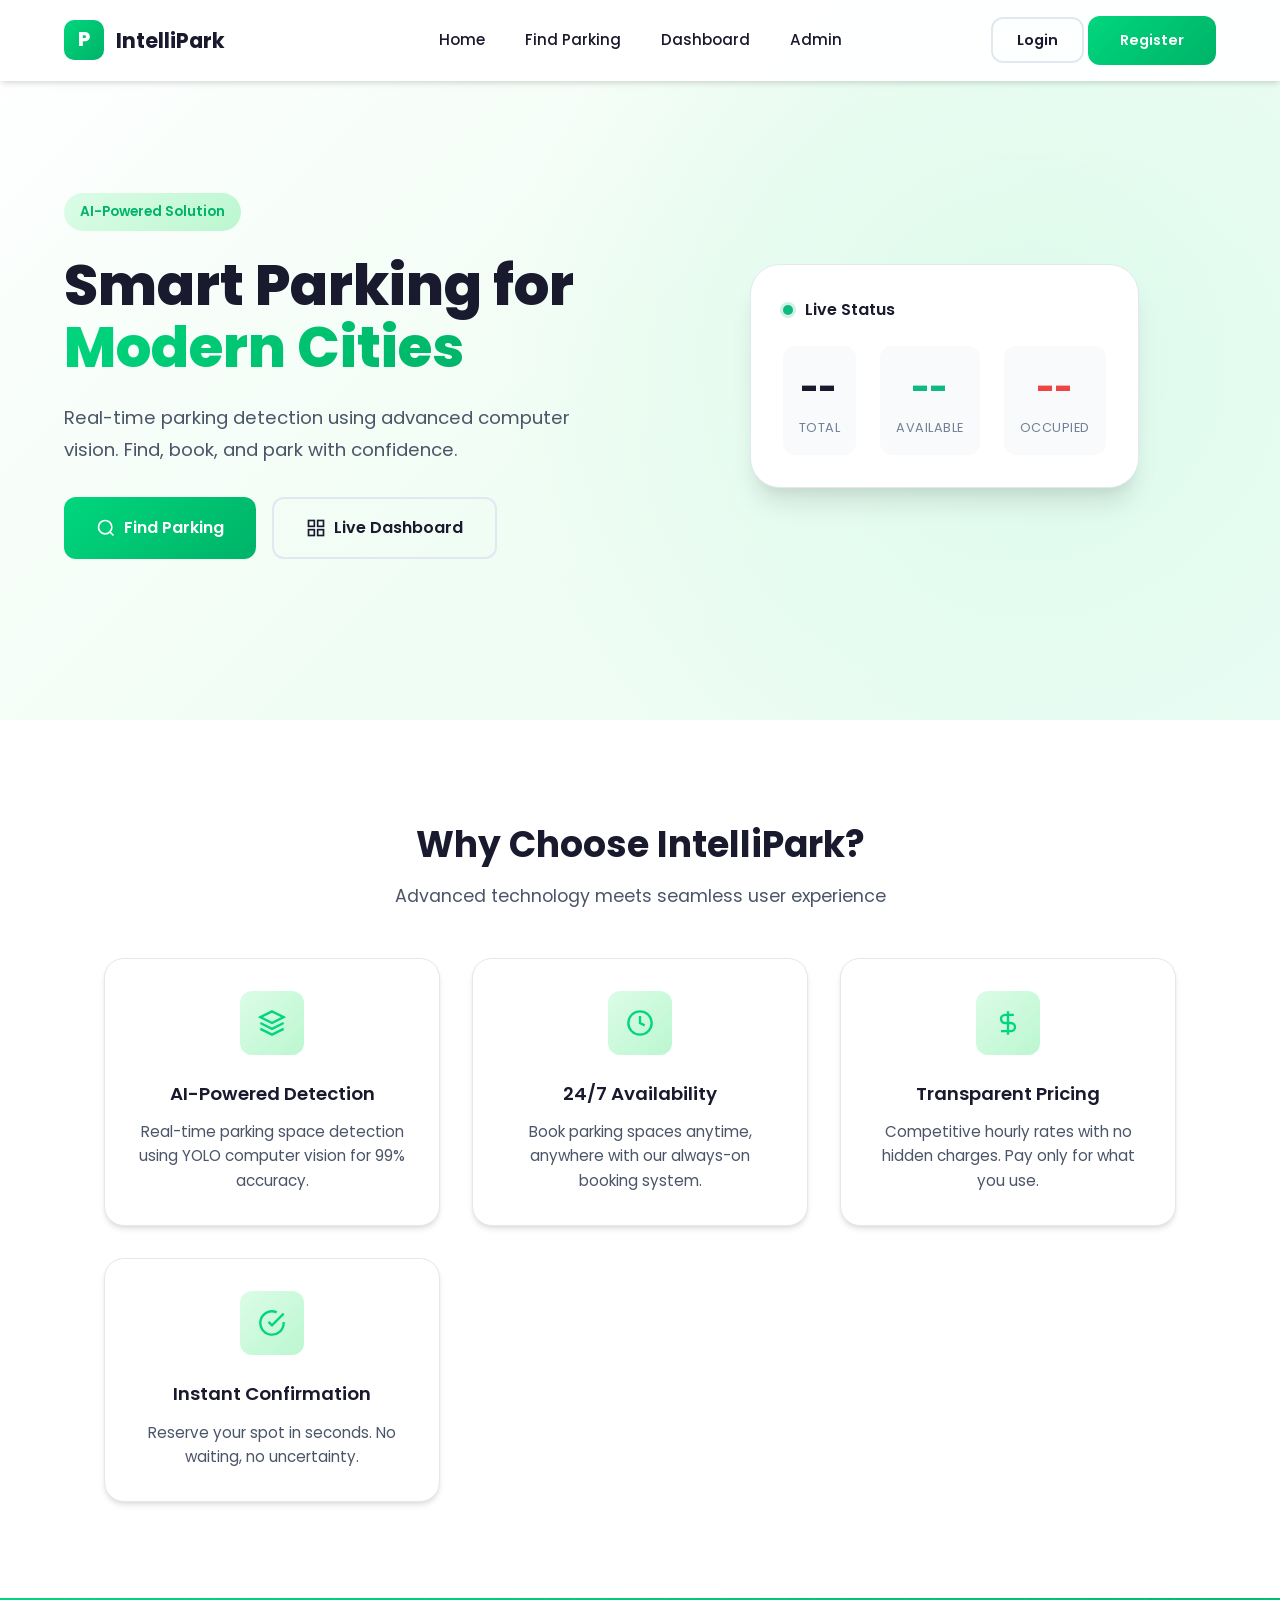
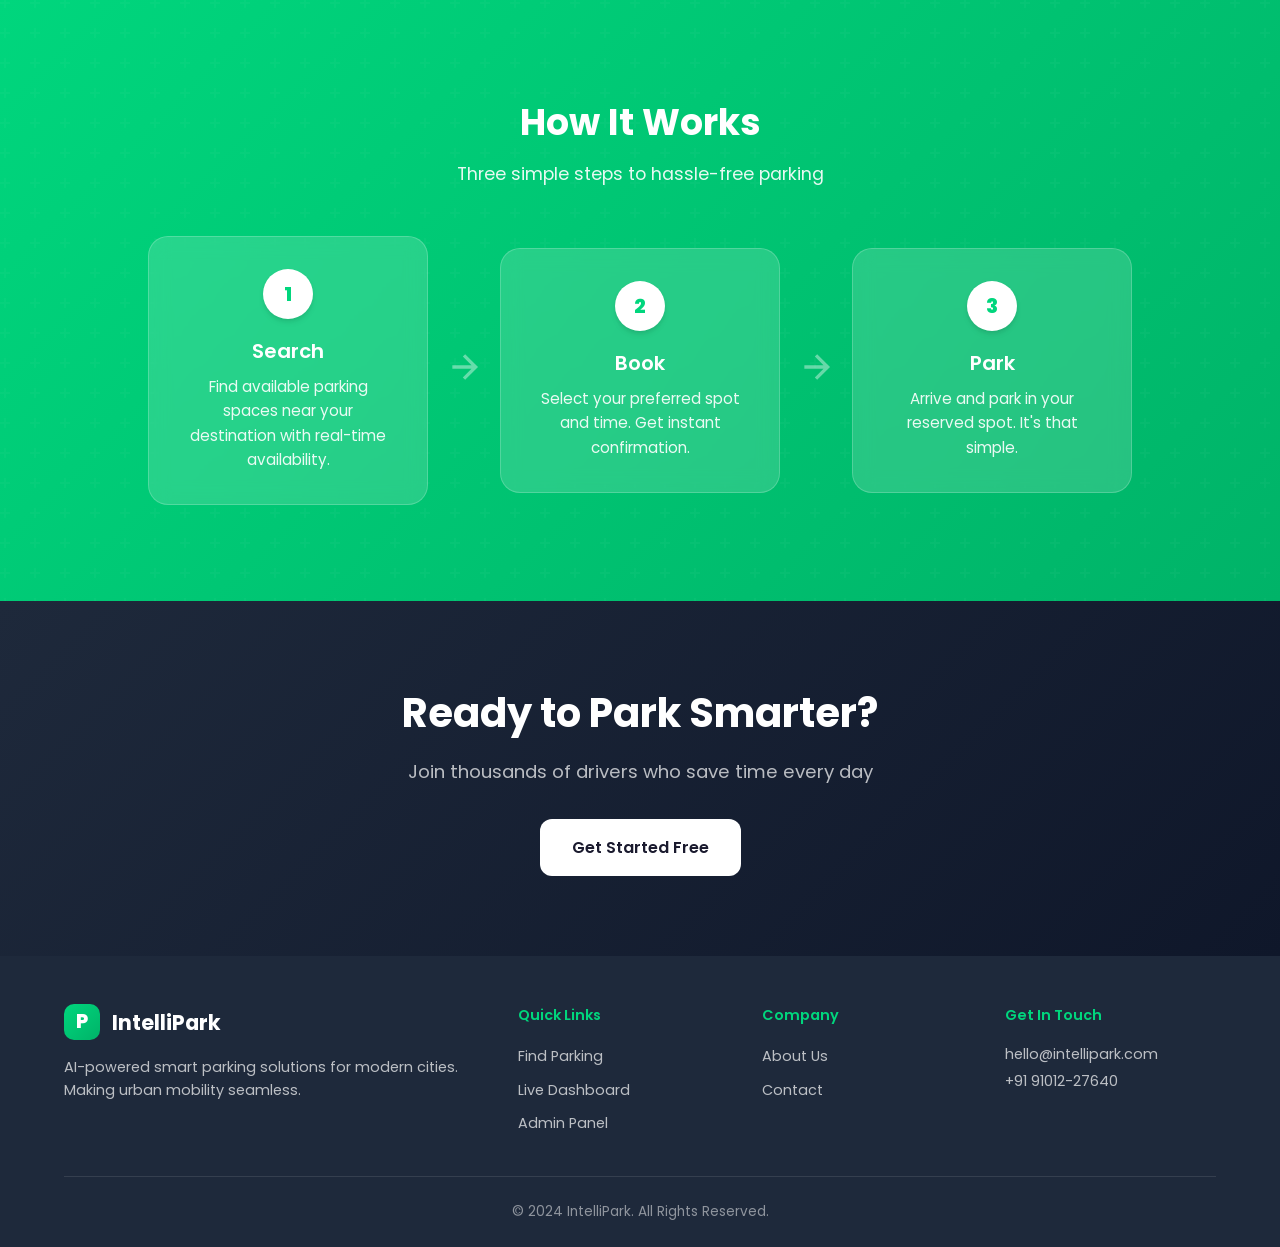
==== commit a0a39353: "feat: Complete UI redesign with professional light theme Redesign all frontend pages with a modern, " ====
--- a/frontend/index.html
+++ b/frontend/index.html
@@ -3,24 +3,25 @@
 <head>
     <meta charset="UTF-8">
     <meta name="viewport" content="width=device-width, initial-scale=1.0">
-    <title>IntelliPark - Smart Parking Solutions</title>
+    <title>IntelliPark - AI-Powered Smart Parking</title>
     <link rel="stylesheet" href="styles.css">
-    <link rel="stylesheet" href="css/additional.css">
+    <link rel="stylesheet" href="css/pages.css">
     <link rel="icon" type="image/x-icon" href="assets/favicon.ico">
 </head>
 <body>
     <!-- Navbar -->
     <nav class="navbar">
-        <div class="logo">
-            <a href="index.html">
-                <img src="assets/Logo-Short 1.png" alt="IntelliPark Logo">
+        <div class="nav-brand">
+            <a href="index.html" class="logo-link">
+                <span class="logo-icon">P</span>
+                <span class="logo-text">IntelliPark</span>
             </a>
         </div>
         <div class="nav-links">
-            <a href="index.html">Home</a>
+            <a href="index.html" class="active">Home</a>
             <a href="parking-search.html">Find Parking</a>
-            <a href="about.html">About Us</a>
-            <a href="contact.html">Contact Us</a>
+            <a href="dashboard.html">Dashboard</a>
+            <a href="admin.html">Admin</a>
         </div>
         <div id="auth-nav" class="auth-buttons">
             <a href="login.html" class="btn btn-login">Login</a>
@@ -30,109 +31,148 @@
 
     <!-- Hero Section -->
     <section class="hero-section">
-        <div class="steering-wheels">
-            <img src="assets/steering-wheel.svg" alt="Steering Wheel" class="wheel">
-            <img src="assets/steering-wheel.svg" alt="Steering Wheel" class="wheel">
-            <img src="assets/steering-wheel-light.svg" alt="Steering Wheel Light" class="wheel" id="light-wheel">
-            <div class="center-content">
-                <h1>Intelli-Park</h1>
-                <p class="tagline"><b>#Revolutionizing</b> Parking Solutions for Modern Cities</p>
-            </div>
-            <img src="assets/steering-wheel-light.svg" alt="Steering Wheel Light" class="wheel" id="light-wheel">
-            <img src="assets/steering-wheel.svg" alt="Steering Wheel" class="wheel">
-            <img src="assets/steering-wheel.svg" alt="Steering Wheel" class="wheel">
-        </div>
-    </section>
-
-    <!-- Live Status Section -->
-    <section class="status-section">
-        <h2>Parking Status</h2>
-        <div id="live-status" class="live-status">
-            <div class="status-card">
-                <span class="status-number" id="total-spaces">-</span>
-                <span class="status-label">Total Spaces</span>
-            </div>
-            <div class="status-card available">
-                <span class="status-number" id="available-spaces">-</span>
-                <span class="status-label">Available</span>
-            </div>
-            <div class="status-card occupied">
-                <span class="status-number" id="occupied-spaces">-</span>
-                <span class="status-label">Occupied</span>
-            </div>
-        </div>
-        <a href="parking-search.html" class="btn btn-primary btn-large">Find Parking Now</a>
+        <div class="hero-content">
+            <div class="hero-badge">AI-Powered Solution</div>
+            <h1>Smart Parking for<br><span class="text-gradient">Modern Cities</span></h1>
+            <p class="hero-subtitle">Real-time parking detection using advanced computer vision. Find, book, and park with confidence.</p>
+            <div class="hero-buttons">
+                <a href="parking-search.html" class="btn btn-primary btn-large">
+                    <svg width="20" height="20" viewBox="0 0 24 24" fill="none" stroke="currentColor" stroke-width="2">
+                        <circle cx="11" cy="11" r="8"/>
+                        <path d="m21 21-4.35-4.35"/>
+                    </svg>
+                    Find Parking
+                </a>
+                <a href="dashboard.html" class="btn btn-outline btn-large">
+                    <svg width="20" height="20" viewBox="0 0 24 24" fill="none" stroke="currentColor" stroke-width="2">
+                        <rect x="3" y="3" width="7" height="7"/>
+                        <rect x="14" y="3" width="7" height="7"/>
+                        <rect x="14" y="14" width="7" height="7"/>
+                        <rect x="3" y="14" width="7" height="7"/>
+                    </svg>
+                    Live Dashboard
+                </a>
+            </div>
+        </div>
+        <div class="hero-visual">
+            <div class="hero-card">
+                <div class="hero-card-header">
+                    <span class="live-indicator"></span>
+                    Live Status
+                </div>
+                <div class="hero-stats">
+                    <div class="hero-stat">
+                        <span class="hero-stat-value" id="total-spaces">--</span>
+                        <span class="hero-stat-label">Total</span>
+                    </div>
+                    <div class="hero-stat available">
+                        <span class="hero-stat-value" id="available-spaces">--</span>
+                        <span class="hero-stat-label">Available</span>
+                    </div>
+                    <div class="hero-stat occupied">
+                        <span class="hero-stat-value" id="occupied-spaces">--</span>
+                        <span class="hero-stat-label">Occupied</span>
+                    </div>
+                </div>
+            </div>
+        </div>
     </section>
 
     <!-- Features Section -->
     <section class="features-section">
-        <h2>Why Choose IntelliPark?</h2>
-        <div class="features-grid">
-            <div class="feature-card">
-                <div class="feature-icon">
-                    <svg viewBox="0 0 24 24" fill="none" stroke="currentColor" stroke-width="2">
-                        <path d="M12 2a4 4 0 0 1 4 4v1h1a3 3 0 0 1 3 3v8a3 3 0 0 1-3 3H7a3 3 0 0 1-3-3v-8a3 3 0 0 1 3-3h1V6a4 4 0 0 1 4-4z"/>
-                        <circle cx="12" cy="14" r="2"/>
-                        <path d="M12 16v2"/>
-                    </svg>
-                </div>
-                <h3>AI-Powered Detection</h3>
-                <p>Real-time parking space detection using advanced YOLO computer vision technology.</p>
-            </div>
-            <div class="feature-card">
-                <div class="feature-icon">
-                    <svg viewBox="0 0 24 24" fill="none" stroke="currentColor" stroke-width="2">
-                        <circle cx="12" cy="12" r="10"/>
-                        <polyline points="12 6 12 12 16 14"/>
-                    </svg>
-                </div>
-                <h3>24/7 Availability</h3>
-                <p>Book parking spaces anytime, anywhere with our online booking system.</p>
-            </div>
-            <div class="feature-card">
-                <div class="feature-icon">
-                    <svg viewBox="0 0 24 24" fill="none" stroke="currentColor" stroke-width="2">
-                        <path d="M12 2v20M17 5H9.5a3.5 3.5 0 0 0 0 7h5a3.5 3.5 0 0 1 0 7H6"/>
-                    </svg>
-                </div>
-                <h3>Best Rates</h3>
-                <p>Competitive hourly rates with transparent pricing. No hidden charges.</p>
-            </div>
-            <div class="feature-card">
-                <div class="feature-icon">
-                    <svg viewBox="0 0 24 24" fill="none" stroke="currentColor" stroke-width="2">
-                        <rect x="3" y="4" width="18" height="18" rx="2" ry="2"/>
-                        <line x1="16" y1="2" x2="16" y2="6"/>
-                        <line x1="8" y1="2" x2="8" y2="6"/>
-                        <line x1="3" y1="10" x2="21" y2="10"/>
-                        <path d="m9 16 2 2 4-4"/>
-                    </svg>
-                </div>
-                <h3>Easy Booking</h3>
-                <p>Simple and fast booking process. Reserve your spot in just a few clicks.</p>
+        <div class="section-container">
+            <div class="section-header-centered">
+                <h2>Why Choose IntelliPark?</h2>
+                <p>Advanced technology meets seamless user experience</p>
+            </div>
+            <div class="features-grid">
+                <div class="feature-card">
+                    <div class="feature-icon">
+                        <svg viewBox="0 0 24 24" fill="none" stroke="currentColor" stroke-width="2">
+                            <path d="M12 2L2 7l10 5 10-5-10-5z"/>
+                            <path d="M2 17l10 5 10-5"/>
+                            <path d="M2 12l10 5 10-5"/>
+                        </svg>
+                    </div>
+                    <h3>AI-Powered Detection</h3>
+                    <p>Real-time parking space detection using YOLO computer vision for 99% accuracy.</p>
+                </div>
+                <div class="feature-card">
+                    <div class="feature-icon">
+                        <svg viewBox="0 0 24 24" fill="none" stroke="currentColor" stroke-width="2">
+                            <circle cx="12" cy="12" r="10"/>
+                            <polyline points="12 6 12 12 16 14"/>
+                        </svg>
+                    </div>
+                    <h3>24/7 Availability</h3>
+                    <p>Book parking spaces anytime, anywhere with our always-on booking system.</p>
+                </div>
+                <div class="feature-card">
+                    <div class="feature-icon">
+                        <svg viewBox="0 0 24 24" fill="none" stroke="currentColor" stroke-width="2">
+                            <path d="M12 2v20M17 5H9.5a3.5 3.5 0 0 0 0 7h5a3.5 3.5 0 0 1 0 7H6"/>
+                        </svg>
+                    </div>
+                    <h3>Transparent Pricing</h3>
+                    <p>Competitive hourly rates with no hidden charges. Pay only for what you use.</p>
+                </div>
+                <div class="feature-card">
+                    <div class="feature-icon">
+                        <svg viewBox="0 0 24 24" fill="none" stroke="currentColor" stroke-width="2">
+                            <path d="M22 11.08V12a10 10 0 1 1-5.93-9.14"/>
+                            <polyline points="22 4 12 14.01 9 11.01"/>
+                        </svg>
+                    </div>
+                    <h3>Instant Confirmation</h3>
+                    <p>Reserve your spot in seconds. No waiting, no uncertainty.</p>
+                </div>
             </div>
         </div>
     </section>
 
     <!-- How It Works Section -->
     <section class="how-it-works-section">
-        <h2>How It Works</h2>
-        <div class="steps-grid">
-            <div class="step-card">
-                <div class="step-number">1</div>
-                <h3>Search</h3>
-                <p>Find available parking spaces near your destination.</p>
-            </div>
-            <div class="step-card">
-                <div class="step-number">2</div>
-                <h3>Book</h3>
-                <p>Select your preferred spot and time slot.</p>
-            </div>
-            <div class="step-card">
-                <div class="step-number">3</div>
-                <h3>Park</h3>
-                <p>Arrive at the location and park in your reserved spot.</p>
-            </div>
+        <div class="section-container">
+            <div class="section-header-centered light">
+                <h2>How It Works</h2>
+                <p>Three simple steps to hassle-free parking</p>
+            </div>
+            <div class="steps-grid">
+                <div class="step-card">
+                    <div class="step-number">1</div>
+                    <h3>Search</h3>
+                    <p>Find available parking spaces near your destination with real-time availability.</p>
+                </div>
+                <div class="step-connector">
+                    <svg width="40" height="40" viewBox="0 0 24 24" fill="none" stroke="currentColor" stroke-width="2">
+                        <path d="M5 12h14M12 5l7 7-7 7"/>
+                    </svg>
+                </div>
+                <div class="step-card">
+                    <div class="step-number">2</div>
+                    <h3>Book</h3>
+                    <p>Select your preferred spot and time. Get instant confirmation.</p>
+                </div>
+                <div class="step-connector">
+                    <svg width="40" height="40" viewBox="0 0 24 24" fill="none" stroke="currentColor" stroke-width="2">
+                        <path d="M5 12h14M12 5l7 7-7 7"/>
+                    </svg>
+                </div>
+                <div class="step-card">
+                    <div class="step-number">3</div>
+                    <h3>Park</h3>
+                    <p>Arrive and park in your reserved spot. It's that simple.</p>
+                </div>
+            </div>
+        </div>
+    </section>
+
+    <!-- CTA Section -->
+    <section class="cta-section">
+        <div class="cta-content">
+            <h2>Ready to Park Smarter?</h2>
+            <p>Join thousands of drivers who save time every day</p>
+            <a href="parking-search.html" class="btn btn-white btn-large">Get Started Free</a>
         </div>
     </section>
 
@@ -140,25 +180,35 @@
     <footer class="footer">
         <div class="footer-content">
             <div class="footer-brand">
-                <img src="assets/Logo-Long  1.png" alt="IntelliPark Logo">
-                <p>Smart Parking Solutions for Modern Cities</p>
+                <div class="footer-logo">
+                    <span class="logo-icon">P</span>
+                    <span class="logo-text">IntelliPark</span>
+                </div>
+                <p>AI-powered smart parking solutions for modern cities. Making urban mobility seamless.</p>
             </div>
             <div class="footer-links">
-                <h3>Organization</h3>
+                <h3>Quick Links</h3>
+                <ul>
+                    <li><a href="parking-search.html">Find Parking</a></li>
+                    <li><a href="dashboard.html">Live Dashboard</a></li>
+                    <li><a href="admin.html">Admin Panel</a></li>
+                </ul>
+            </div>
+            <div class="footer-links">
+                <h3>Company</h3>
                 <ul>
                     <li><a href="about.html">About Us</a></li>
-                    <li><a href="contact.html">Contact Us</a></li>
-                    <li><a href="parking-search.html">Find Parking</a></li>
+                    <li><a href="contact.html">Contact</a></li>
                 </ul>
             </div>
             <div class="footer-contact">
                 <h3>Get In Touch</h3>
+                <p>hello@intellipark.com</p>
                 <p>+91 91012-27640</p>
-                <p>+91 876105-5433</p>
             </div>
         </div>
         <div class="footer-bottom">
-            <p>Copyright 2025 IntelliPark. All Rights Reserved.</p>
+            <p>&copy; 2024 IntelliPark. All Rights Reserved.</p>
         </div>
     </footer>
 
@@ -178,10 +228,7 @@
             }
         }
 
-        // Load status on page load
         loadStatus();
-
-        // Refresh status every 30 seconds
         setInterval(loadStatus, 30000);
     </script>
 </body>
--- a/frontend/css/pages.css
+++ b/frontend/css/pages.css
@@ -0,0 +1,1283 @@
+/* ============================================
+   IntelliPark - Pages Styles
+   Professional, Clean UI for all pages
+   ============================================ */
+
+/* Logo Styles (Shared) */
+.logo-link {
+    display: flex;
+    align-items: center;
+    gap: 0.75rem;
+    text-decoration: none;
+}
+
+.logo-icon {
+    width: 40px;
+    height: 40px;
+    background: var(--primary-gradient);
+    border-radius: 10px;
+    display: flex;
+    align-items: center;
+    justify-content: center;
+    font-weight: 800;
+    font-size: 1.2rem;
+    color: white;
+}
+
+.logo-text {
+    font-weight: 700;
+    font-size: 1.3rem;
+    color: var(--text-dark);
+}
+
+.footer-logo {
+    display: flex;
+    align-items: center;
+    gap: 0.75rem;
+    margin-bottom: 1rem;
+}
+
+.footer-logo .logo-icon {
+    width: 36px;
+    height: 36px;
+}
+
+.footer-logo .logo-text {
+    color: white;
+}
+
+/* Page Main */
+.page-main {
+    padding-top: 80px;
+    min-height: 100vh;
+    background: linear-gradient(135deg, #f8fafc 0%, #f1f5f9 100%);
+}
+
+/* ============================================
+   Hero Section - Landing Page
+   ============================================ */
+.hero-section {
+    padding: 6rem 5% 4rem;
+    background: linear-gradient(135deg, #ffffff 0%, #f0fdf4 50%, #ecfdf5 100%);
+    display: flex;
+    align-items: center;
+    justify-content: space-between;
+    gap: 4rem;
+    min-height: 80vh;
+    position: relative;
+    overflow: hidden;
+}
+
+.hero-section::before {
+    content: '';
+    position: absolute;
+    top: -50%;
+    right: -20%;
+    width: 80%;
+    height: 200%;
+    background: radial-gradient(circle, rgba(0, 214, 125, 0.08) 0%, transparent 60%);
+    pointer-events: none;
+}
+
+.hero-content {
+    flex: 1;
+    max-width: 600px;
+    z-index: 1;
+}
+
+.hero-badge {
+    display: inline-block;
+    padding: 0.5rem 1rem;
+    background: linear-gradient(135deg, #dcfce7 0%, #bbf7d0 100%);
+    color: var(--primary-dark);
+    font-size: 0.85rem;
+    font-weight: 600;
+    border-radius: var(--radius-full);
+    margin-bottom: 1.5rem;
+}
+
+.hero-content h1 {
+    font-size: 3.5rem;
+    font-weight: 800;
+    line-height: 1.1;
+    color: var(--text-dark);
+    margin-bottom: 1.5rem;
+}
+
+.hero-subtitle {
+    font-size: 1.15rem;
+    color: var(--text-medium);
+    line-height: 1.7;
+    margin-bottom: 2rem;
+}
+
+.hero-buttons {
+    display: flex;
+    gap: 1rem;
+    flex-wrap: wrap;
+}
+
+.hero-visual {
+    flex: 1;
+    display: flex;
+    justify-content: center;
+    z-index: 1;
+}
+
+.hero-card {
+    background: white;
+    border-radius: var(--radius-xl);
+    padding: 2rem;
+    box-shadow: var(--shadow-xl);
+    border: 1px solid var(--border-color);
+    min-width: 320px;
+}
+
+.hero-card-header {
+    display: flex;
+    align-items: center;
+    gap: 0.75rem;
+    margin-bottom: 1.5rem;
+    font-weight: 600;
+    color: var(--text-dark);
+}
+
+.live-indicator {
+    width: 10px;
+    height: 10px;
+    background: var(--success-color);
+    border-radius: 50%;
+    animation: pulse 2s infinite;
+    box-shadow: 0 0 0 3px rgba(16, 185, 129, 0.2);
+}
+
+@keyframes pulse {
+    0%, 100% { opacity: 1; transform: scale(1); }
+    50% { opacity: 0.7; transform: scale(0.95); }
+}
+
+.hero-stats {
+    display: flex;
+    gap: 1.5rem;
+}
+
+.hero-stat {
+    text-align: center;
+    padding: 1rem;
+    background: #f8fafc;
+    border-radius: var(--radius-md);
+    flex: 1;
+}
+
+.hero-stat-value {
+    display: block;
+    font-size: 2rem;
+    font-weight: 800;
+    color: var(--text-dark);
+}
+
+.hero-stat.available .hero-stat-value {
+    color: var(--success-color);
+}
+
+.hero-stat.occupied .hero-stat-value {
+    color: var(--danger-color);
+}
+
+.hero-stat-label {
+    font-size: 0.8rem;
+    color: var(--text-light);
+    text-transform: uppercase;
+    letter-spacing: 0.5px;
+}
+
+/* ============================================
+   Features Section
+   ============================================ */
+.section-container {
+    max-width: 1200px;
+    margin: 0 auto;
+    padding: 0 5%;
+}
+
+.section-header-centered {
+    text-align: center;
+    margin-bottom: 3rem;
+}
+
+.section-header-centered h2 {
+    font-size: 2.25rem;
+    font-weight: 700;
+    color: var(--text-dark);
+    margin-bottom: 0.5rem;
+}
+
+.section-header-centered p {
+    font-size: 1.1rem;
+    color: var(--text-medium);
+}
+
+.section-header-centered.light h2,
+.section-header-centered.light p {
+    color: white;
+}
+
+.section-header-centered.light p {
+    opacity: 0.9;
+}
+
+.features-section {
+    padding: 6rem 0;
+    background: white;
+}
+
+.features-grid {
+    display: grid;
+    grid-template-columns: repeat(auto-fit, minmax(250px, 1fr));
+    gap: 2rem;
+}
+
+.feature-card {
+    background: white;
+    border-radius: var(--radius-lg);
+    padding: 2rem;
+    text-align: center;
+    border: 1px solid var(--border-color);
+    transition: var(--transition-normal);
+}
+
+.feature-card:hover {
+    transform: translateY(-8px);
+    box-shadow: var(--shadow-xl);
+    border-color: var(--primary-color);
+}
+
+.feature-icon {
+    width: 64px;
+    height: 64px;
+    margin: 0 auto 1.5rem;
+    background: linear-gradient(135deg, #dcfce7 0%, #bbf7d0 100%);
+    border-radius: var(--radius-md);
+    display: flex;
+    align-items: center;
+    justify-content: center;
+}
+
+.feature-icon svg {
+    width: 28px;
+    height: 28px;
+    color: var(--primary-color);
+}
+
+.feature-card h3 {
+    font-size: 1.15rem;
+    font-weight: 600;
+    margin-bottom: 0.75rem;
+    color: var(--text-dark);
+}
+
+.feature-card p {
+    font-size: 0.95rem;
+    color: var(--text-medium);
+    line-height: 1.6;
+}
+
+/* ============================================
+   How It Works Section
+   ============================================ */
+.how-it-works-section {
+    padding: 6rem 0;
+    background: var(--primary-gradient);
+    position: relative;
+}
+
+.steps-grid {
+    display: flex;
+    justify-content: center;
+    align-items: center;
+    gap: 1rem;
+    flex-wrap: wrap;
+}
+
+.step-card {
+    background: rgba(255, 255, 255, 0.15);
+    backdrop-filter: blur(10px);
+    border-radius: var(--radius-lg);
+    padding: 2rem;
+    text-align: center;
+    border: 1px solid rgba(255, 255, 255, 0.2);
+    min-width: 220px;
+    flex: 1;
+    max-width: 280px;
+}
+
+.step-number {
+    width: 50px;
+    height: 50px;
+    background: white;
+    border-radius: 50%;
+    display: flex;
+    align-items: center;
+    justify-content: center;
+    font-size: 1.25rem;
+    font-weight: 800;
+    color: var(--primary-color);
+    margin: 0 auto 1rem;
+    box-shadow: var(--shadow-md);
+}
+
+.step-card h3 {
+    font-size: 1.25rem;
+    font-weight: 600;
+    color: white;
+    margin-bottom: 0.5rem;
+}
+
+.step-card p {
+    font-size: 0.95rem;
+    color: rgba(255, 255, 255, 0.9);
+    line-height: 1.6;
+}
+
+.step-connector {
+    color: rgba(255, 255, 255, 0.4);
+}
+
+/* ============================================
+   CTA Section
+   ============================================ */
+.cta-section {
+    padding: 5rem 5%;
+    background: linear-gradient(135deg, #1e293b 0%, #0f172a 100%);
+    text-align: center;
+}
+
+.cta-content h2 {
+    font-size: 2.5rem;
+    font-weight: 700;
+    color: white;
+    margin-bottom: 0.75rem;
+}
+
+.cta-content p {
+    font-size: 1.15rem;
+    color: rgba(255, 255, 255, 0.7);
+    margin-bottom: 2rem;
+}
+
+.btn-white {
+    background: white;
+    color: var(--text-dark);
+    border: none;
+}
+
+.btn-white:hover {
+    background: #f8fafc;
+    transform: translateY(-3px);
+    box-shadow: var(--shadow-xl);
+}
+
+/* ============================================
+   Search Page Styles
+   ============================================ */
+.search-section {
+    padding: 2rem 5%;
+    max-width: 1400px;
+    margin: 0 auto;
+}
+
+.search-header {
+    text-align: center;
+    margin-bottom: 2rem;
+}
+
+.search-header h1 {
+    font-size: 2rem;
+    font-weight: 700;
+    color: var(--text-dark);
+    margin-bottom: 0.5rem;
+}
+
+.search-header p {
+    color: var(--text-medium);
+}
+
+.filters-card {
+    background: white;
+    border-radius: var(--radius-lg);
+    padding: 1.5rem;
+    margin-bottom: 1.5rem;
+    box-shadow: var(--shadow-sm);
+    border: 1px solid var(--border-color);
+}
+
+.filters-row {
+    display: flex;
+    gap: 2rem;
+    align-items: flex-end;
+    flex-wrap: wrap;
+}
+
+.filter-group {
+    display: flex;
+    flex-direction: column;
+    gap: 0.5rem;
+}
+
+.filter-group label {
+    display: flex;
+    align-items: center;
+    gap: 0.5rem;
+    font-size: 0.85rem;
+    font-weight: 600;
+    color: var(--text-dark);
+}
+
+.filter-group select {
+    padding: 0.75rem 1rem;
+    background: #f8fafc;
+    border: 2px solid var(--border-color);
+    border-radius: var(--radius-md);
+    font-family: 'Poppins', sans-serif;
+    font-size: 0.9rem;
+    color: var(--text-dark);
+    min-width: 200px;
+    cursor: pointer;
+    transition: var(--transition-normal);
+}
+
+.filter-group select:focus {
+    outline: none;
+    border-color: var(--primary-color);
+    background: white;
+}
+
+.filter-group.checkbox {
+    flex-direction: row;
+    align-items: center;
+}
+
+.checkbox-label {
+    display: flex;
+    align-items: center;
+    gap: 0.75rem;
+    cursor: pointer;
+    font-size: 0.9rem;
+    color: var(--text-dark);
+}
+
+.checkbox-label input[type="checkbox"] {
+    width: 18px;
+    height: 18px;
+    accent-color: var(--primary-color);
+}
+
+/* Status Mini Cards */
+.status-cards {
+    display: flex;
+    gap: 1rem;
+    margin-bottom: 1.5rem;
+    flex-wrap: wrap;
+}
+
+.status-mini-card {
+    display: flex;
+    align-items: center;
+    gap: 0.75rem;
+    background: white;
+    padding: 1rem 1.25rem;
+    border-radius: var(--radius-md);
+    box-shadow: var(--shadow-sm);
+    border: 1px solid var(--border-color);
+    flex: 1;
+    min-width: 140px;
+}
+
+.status-mini-icon {
+    width: 40px;
+    height: 40px;
+    border-radius: var(--radius-sm);
+    display: flex;
+    align-items: center;
+    justify-content: center;
+}
+
+.status-mini-icon.total {
+    background: linear-gradient(135deg, #e0f2fe 0%, #bae6fd 100%);
+    color: #0284c7;
+}
+
+.status-mini-icon.available {
+    background: linear-gradient(135deg, #dcfce7 0%, #bbf7d0 100%);
+    color: var(--success-color);
+}
+
+.status-mini-icon.occupied {
+    background: linear-gradient(135deg, #fee2e2 0%, #fecaca 100%);
+    color: var(--danger-color);
+}
+
+.status-mini-info {
+    display: flex;
+    flex-direction: column;
+}
+
+.status-mini-value {
+    font-size: 1.5rem;
+    font-weight: 700;
+    color: var(--text-dark);
+    line-height: 1;
+}
+
+.status-mini-value.available {
+    color: var(--success-color);
+}
+
+.status-mini-value.occupied {
+    color: var(--danger-color);
+}
+
+.status-mini-label {
+    font-size: 0.75rem;
+    color: var(--text-light);
+    text-transform: uppercase;
+}
+
+/* Spaces Grid */
+.spaces-grid {
+    display: grid;
+    grid-template-columns: repeat(auto-fill, minmax(180px, 1fr));
+    gap: 1rem;
+}
+
+.space-card {
+    background: white;
+    border: 2px solid var(--border-color);
+    border-radius: var(--radius-md);
+    padding: 1.25rem;
+    text-align: center;
+    transition: var(--transition-normal);
+    cursor: pointer;
+}
+
+.space-card:hover {
+    transform: translateY(-4px);
+    box-shadow: var(--shadow-md);
+}
+
+.space-card.available {
+    border-color: var(--success-color);
+}
+
+.space-card.available:hover {
+    box-shadow: 0 8px 25px rgba(16, 185, 129, 0.2);
+}
+
+.space-card.occupied {
+    border-color: var(--danger-color);
+    opacity: 0.7;
+    cursor: not-allowed;
+}
+
+.space-card-name {
+    font-size: 1.1rem;
+    font-weight: 700;
+    color: var(--text-dark);
+    margin-bottom: 0.25rem;
+}
+
+.space-card-location {
+    font-size: 0.8rem;
+    color: var(--text-light);
+    margin-bottom: 0.75rem;
+}
+
+.space-card-status {
+    display: inline-block;
+    padding: 0.25rem 0.75rem;
+    border-radius: var(--radius-full);
+    font-size: 0.75rem;
+    font-weight: 600;
+    text-transform: uppercase;
+}
+
+.space-card.available .space-card-status {
+    background: #dcfce7;
+    color: var(--success-color);
+}
+
+.space-card.occupied .space-card-status {
+    background: #fee2e2;
+    color: var(--danger-color);
+}
+
+.space-card-rate {
+    margin-top: 0.75rem;
+    font-size: 0.9rem;
+    color: var(--primary-color);
+    font-weight: 600;
+}
+
+/* Loading State */
+.loading-state {
+    display: flex;
+    flex-direction: column;
+    align-items: center;
+    justify-content: center;
+    padding: 4rem;
+    color: var(--text-light);
+}
+
+.spinner {
+    width: 40px;
+    height: 40px;
+    border: 3px solid #e2e8f0;
+    border-top-color: var(--primary-color);
+    border-radius: 50%;
+    animation: spin 1s linear infinite;
+    margin-bottom: 1rem;
+}
+
+@keyframes spin {
+    to { transform: rotate(360deg); }
+}
+
+/* Empty State */
+.empty-state {
+    display: flex;
+    flex-direction: column;
+    align-items: center;
+    justify-content: center;
+    padding: 3rem;
+    color: var(--text-light);
+    text-align: center;
+}
+
+.empty-state svg {
+    margin-bottom: 1rem;
+    opacity: 0.5;
+}
+
+/* Alerts */
+.alert {
+    padding: 1rem 1.25rem;
+    border-radius: var(--radius-md);
+    margin-bottom: 1rem;
+    font-size: 0.9rem;
+}
+
+.alert-error {
+    background: #fef2f2;
+    border: 1px solid #fecaca;
+    color: #dc2626;
+}
+
+.alert-success {
+    background: #f0fdf4;
+    border: 1px solid #bbf7d0;
+    color: #16a34a;
+}
+
+/* ============================================
+   Modal Styles
+   ============================================ */
+.modal {
+    position: fixed;
+    top: 0;
+    left: 0;
+    right: 0;
+    bottom: 0;
+    z-index: 1000;
+    display: flex;
+    align-items: center;
+    justify-content: center;
+    padding: 1rem;
+}
+
+.modal-overlay {
+    position: absolute;
+    top: 0;
+    left: 0;
+    right: 0;
+    bottom: 0;
+    background: rgba(0, 0, 0, 0.5);
+    backdrop-filter: blur(4px);
+}
+
+.modal-content {
+    position: relative;
+    background: white;
+    border-radius: var(--radius-xl);
+    padding: 2rem;
+    max-width: 500px;
+    width: 100%;
+    box-shadow: var(--shadow-xl);
+    z-index: 1;
+}
+
+.modal-close {
+    position: absolute;
+    top: 1rem;
+    right: 1rem;
+    background: none;
+    border: none;
+    color: var(--text-light);
+    cursor: pointer;
+    padding: 0.5rem;
+    border-radius: var(--radius-sm);
+    transition: var(--transition-normal);
+}
+
+.modal-close:hover {
+    background: #f1f5f9;
+    color: var(--text-dark);
+}
+
+.modal-header h2 {
+    font-size: 1.5rem;
+    font-weight: 700;
+    color: var(--text-dark);
+    margin-bottom: 1.5rem;
+}
+
+.modal-space-info {
+    background: #f8fafc;
+    border-radius: var(--radius-md);
+    padding: 1rem;
+    margin-bottom: 1.5rem;
+}
+
+.space-info-row {
+    display: flex;
+    justify-content: space-between;
+    padding: 0.5rem 0;
+    border-bottom: 1px solid var(--border-color);
+}
+
+.space-info-row:last-child {
+    border-bottom: none;
+}
+
+.space-info-label {
+    color: var(--text-light);
+    font-size: 0.9rem;
+}
+
+.space-info-value {
+    font-weight: 600;
+    color: var(--text-dark);
+}
+
+.space-info-value.rate {
+    color: var(--primary-color);
+}
+
+/* Booking Form */
+.booking-form {
+    display: flex;
+    flex-direction: column;
+    gap: 1rem;
+}
+
+.form-row {
+    display: grid;
+    grid-template-columns: 1fr 1fr;
+    gap: 1rem;
+}
+
+.form-group {
+    display: flex;
+    flex-direction: column;
+    gap: 0.5rem;
+}
+
+.form-group label {
+    font-size: 0.85rem;
+    font-weight: 600;
+    color: var(--text-dark);
+}
+
+.form-group input,
+.form-input {
+    padding: 0.75rem 1rem;
+    background: #f8fafc;
+    border: 2px solid var(--border-color);
+    border-radius: var(--radius-md);
+    font-family: 'Poppins', sans-serif;
+    font-size: 0.9rem;
+    color: var(--text-dark);
+    transition: var(--transition-normal);
+}
+
+.form-group input:focus,
+.form-input:focus {
+    outline: none;
+    border-color: var(--primary-color);
+    background: white;
+}
+
+.price-estimate {
+    background: linear-gradient(135deg, #dcfce7 0%, #bbf7d0 100%);
+    padding: 1rem;
+    border-radius: var(--radius-md);
+    text-align: center;
+    font-weight: 600;
+    color: var(--primary-dark);
+}
+
+.btn-full {
+    width: 100%;
+}
+
+/* ============================================
+   Admin Page Styles
+   ============================================ */
+.admin-container {
+    max-width: 1200px;
+    margin: 0 auto;
+    padding: 2rem 5%;
+}
+
+.admin-header {
+    text-align: center;
+    margin-bottom: 2rem;
+}
+
+.admin-header h1 {
+    font-size: 2rem;
+    font-weight: 700;
+    color: var(--text-dark);
+    margin-bottom: 0.5rem;
+}
+
+.admin-header p {
+    color: var(--text-medium);
+}
+
+.admin-grid {
+    display: grid;
+    grid-template-columns: repeat(2, 1fr);
+    gap: 1.5rem;
+}
+
+.admin-card {
+    background: white;
+    border-radius: var(--radius-lg);
+    padding: 1.5rem;
+    box-shadow: var(--shadow-sm);
+    border: 1px solid var(--border-color);
+}
+
+.admin-card.wide {
+    grid-column: 1 / -1;
+}
+
+.admin-card-header {
+    display: flex;
+    align-items: flex-start;
+    gap: 1rem;
+    margin-bottom: 1rem;
+}
+
+.admin-card-icon {
+    width: 48px;
+    height: 48px;
+    background: linear-gradient(135deg, #dcfce7 0%, #bbf7d0 100%);
+    border-radius: var(--radius-md);
+    display: flex;
+    align-items: center;
+    justify-content: center;
+    color: var(--primary-color);
+    flex-shrink: 0;
+}
+
+.admin-card-header h2 {
+    font-size: 1.15rem;
+    font-weight: 600;
+    color: var(--text-dark);
+    margin-bottom: 0.25rem;
+}
+
+.step-badge {
+    display: inline-block;
+    padding: 0.2rem 0.5rem;
+    background: #e0f2fe;
+    color: #0284c7;
+    font-size: 0.7rem;
+    font-weight: 600;
+    border-radius: var(--radius-sm);
+    text-transform: uppercase;
+}
+
+.admin-card-desc {
+    color: var(--text-medium);
+    font-size: 0.9rem;
+    margin-bottom: 1.5rem;
+    line-height: 1.6;
+}
+
+.form-select {
+    padding: 0.75rem 1rem;
+    background: #f8fafc;
+    border: 2px solid var(--border-color);
+    border-radius: var(--radius-md);
+    font-family: 'Poppins', sans-serif;
+    font-size: 0.9rem;
+    color: var(--text-dark);
+    min-width: 200px;
+    cursor: pointer;
+    transition: var(--transition-normal);
+}
+
+.form-select:focus {
+    outline: none;
+    border-color: var(--primary-color);
+    background: white;
+}
+
+/* Instructions Box */
+.instructions-box {
+    background: #f8fafc;
+    border-radius: var(--radius-md);
+    padding: 1rem 1.25rem;
+    margin-bottom: 1.5rem;
+}
+
+.instructions-box h4 {
+    font-size: 0.9rem;
+    font-weight: 600;
+    color: var(--text-dark);
+    margin-bottom: 0.75rem;
+}
+
+.instructions-box ul {
+    list-style: none;
+    padding: 0;
+    margin: 0;
+}
+
+.instructions-box li {
+    font-size: 0.85rem;
+    color: var(--text-medium);
+    padding: 0.35rem 0;
+    padding-left: 1.25rem;
+    position: relative;
+}
+
+.instructions-box li::before {
+    content: '';
+    position: absolute;
+    left: 0;
+    top: 0.7rem;
+    width: 6px;
+    height: 6px;
+    background: var(--primary-color);
+    border-radius: 50%;
+}
+
+.instructions-box kbd {
+    background: white;
+    border: 1px solid var(--border-color);
+    padding: 0.15rem 0.4rem;
+    border-radius: 4px;
+    font-size: 0.8rem;
+    font-family: 'Monaco', monospace;
+}
+
+/* Canvas Toolbar */
+.canvas-toolbar {
+    display: flex;
+    gap: 0.75rem;
+    margin-bottom: 1rem;
+    flex-wrap: wrap;
+    align-items: center;
+}
+
+.space-counter {
+    margin-left: auto;
+    background: #f8fafc;
+    padding: 0.5rem 1rem;
+    border-radius: var(--radius-sm);
+    font-size: 0.85rem;
+}
+
+.counter-label {
+    color: var(--text-light);
+}
+
+.counter-value {
+    font-weight: 700;
+    color: var(--primary-color);
+    margin-left: 0.25rem;
+}
+
+/* Canvas Container */
+.canvas-container {
+    background: #f1f5f9;
+    border-radius: var(--radius-md);
+    padding: 1rem;
+    margin-bottom: 1rem;
+    overflow: auto;
+}
+
+.canvas-container canvas {
+    display: block;
+    max-width: 100%;
+    border-radius: var(--radius-sm);
+}
+
+.canvas-actions {
+    display: flex;
+    justify-content: space-between;
+    gap: 1rem;
+}
+
+/* Spaces Filter Row */
+.spaces-filter-row {
+    display: flex;
+    gap: 1rem;
+    margin-bottom: 1rem;
+    align-items: center;
+}
+
+.spaces-list {
+    max-height: 300px;
+    overflow-y: auto;
+}
+
+/* Detection Controls */
+.detection-controls {
+    display: flex;
+    gap: 1rem;
+    margin-bottom: 1rem;
+    flex-wrap: wrap;
+}
+
+.detection-command {
+    background: #1e293b;
+    border-radius: var(--radius-md);
+    overflow: hidden;
+    margin-top: 1rem;
+}
+
+.detection-command .command-header {
+    display: flex;
+    justify-content: space-between;
+    align-items: center;
+    padding: 0.75rem 1rem;
+    background: #0f172a;
+}
+
+.detection-command .command-label {
+    font-size: 0.8rem;
+    color: #94a3b8;
+}
+
+.btn-copy-cmd {
+    display: flex;
+    align-items: center;
+    gap: 0.5rem;
+    padding: 0.4rem 0.75rem;
+    background: transparent;
+    border: 1px solid #475569;
+    border-radius: var(--radius-sm);
+    color: #94a3b8;
+    font-size: 0.8rem;
+    cursor: pointer;
+    transition: var(--transition-normal);
+    font-family: 'Poppins', sans-serif;
+}
+
+.btn-copy-cmd:hover {
+    background: #334155;
+    color: white;
+}
+
+.detection-command code {
+    display: block;
+    padding: 1rem;
+    font-family: 'Monaco', 'Menlo', monospace;
+    font-size: 0.85rem;
+    color: #22d3ee;
+    overflow-x: auto;
+    white-space: nowrap;
+}
+
+/* ============================================
+   Button Variants
+   ============================================ */
+.btn-outline {
+    background: transparent;
+    border: 2px solid var(--border-color);
+    color: var(--text-dark);
+}
+
+.btn-outline:hover {
+    border-color: var(--primary-color);
+    color: var(--primary-color);
+    background: #f0fdf4;
+}
+
+.btn-sm {
+    padding: 0.5rem 1rem;
+    font-size: 0.85rem;
+}
+
+.btn-large {
+    padding: 1rem 2rem;
+    font-size: 1rem;
+}
+
+/* ============================================
+   Footer Overrides
+   ============================================ */
+.footer {
+    background: #1e293b;
+    color: white;
+    padding: 3rem 5% 1.5rem;
+}
+
+.footer-content {
+    display: grid;
+    grid-template-columns: 2fr 1fr 1fr 1fr;
+    gap: 2rem;
+    max-width: 1200px;
+    margin: 0 auto 2rem;
+}
+
+.footer-brand p {
+    color: rgba(255, 255, 255, 0.7);
+    font-size: 0.9rem;
+    line-height: 1.6;
+}
+
+.footer-links h3,
+.footer-contact h3 {
+    font-size: 0.9rem;
+    font-weight: 600;
+    margin-bottom: 1rem;
+    color: var(--primary-color);
+}
+
+.footer-links ul {
+    list-style: none;
+    padding: 0;
+    margin: 0;
+}
+
+.footer-links li {
+    margin-bottom: 0.5rem;
+}
+
+.footer-links a {
+    color: rgba(255, 255, 255, 0.7);
+    text-decoration: none;
+    font-size: 0.9rem;
+    transition: var(--transition-normal);
+}
+
+.footer-links a:hover {
+    color: var(--primary-color);
+}
+
+.footer-contact p {
+    color: rgba(255, 255, 255, 0.7);
+    font-size: 0.9rem;
+    margin-bottom: 0.25rem;
+}
+
+.footer-bottom {
+    text-align: center;
+    padding-top: 1.5rem;
+    border-top: 1px solid rgba(255, 255, 255, 0.1);
+}
+
+.footer-bottom p {
+    color: rgba(255, 255, 255, 0.5);
+    font-size: 0.85rem;
+}
+
+/* ============================================
+   Responsive
+   ============================================ */
+@media (max-width: 1024px) {
+    .hero-section {
+        flex-direction: column;
+        text-align: center;
+        padding-top: 8rem;
+    }
+
+    .hero-content {
+        max-width: 100%;
+    }
+
+    .hero-buttons {
+        justify-content: center;
+    }
+
+    .admin-grid {
+        grid-template-columns: 1fr;
+    }
+
+    .footer-content {
+        grid-template-columns: 1fr 1fr;
+    }
+}
+
+@media (max-width: 768px) {
+    .hero-content h1 {
+        font-size: 2.5rem;
+    }
+
+    .hero-card {
+        min-width: 100%;
+    }
+
+    .steps-grid {
+        flex-direction: column;
+    }
+
+    .step-connector {
+        transform: rotate(90deg);
+    }
+
+    .filters-row {
+        flex-direction: column;
+        gap: 1rem;
+    }
+
+    .filter-group select {
+        min-width: 100%;
+    }
+
+    .status-cards {
+        flex-direction: column;
+    }
+
+    .form-row {
+        grid-template-columns: 1fr;
+    }
+
+    .footer-content {
+        grid-template-columns: 1fr;
+        text-align: center;
+    }
+
+    .canvas-actions {
+        flex-direction: column;
+    }
+}
+
+@media (max-width: 480px) {
+    .hero-content h1 {
+        font-size: 2rem;
+    }
+
+    .section-header-centered h2 {
+        font-size: 1.75rem;
+    }
+
+    .spaces-grid {
+        grid-template-columns: 1fr;
+    }
+}
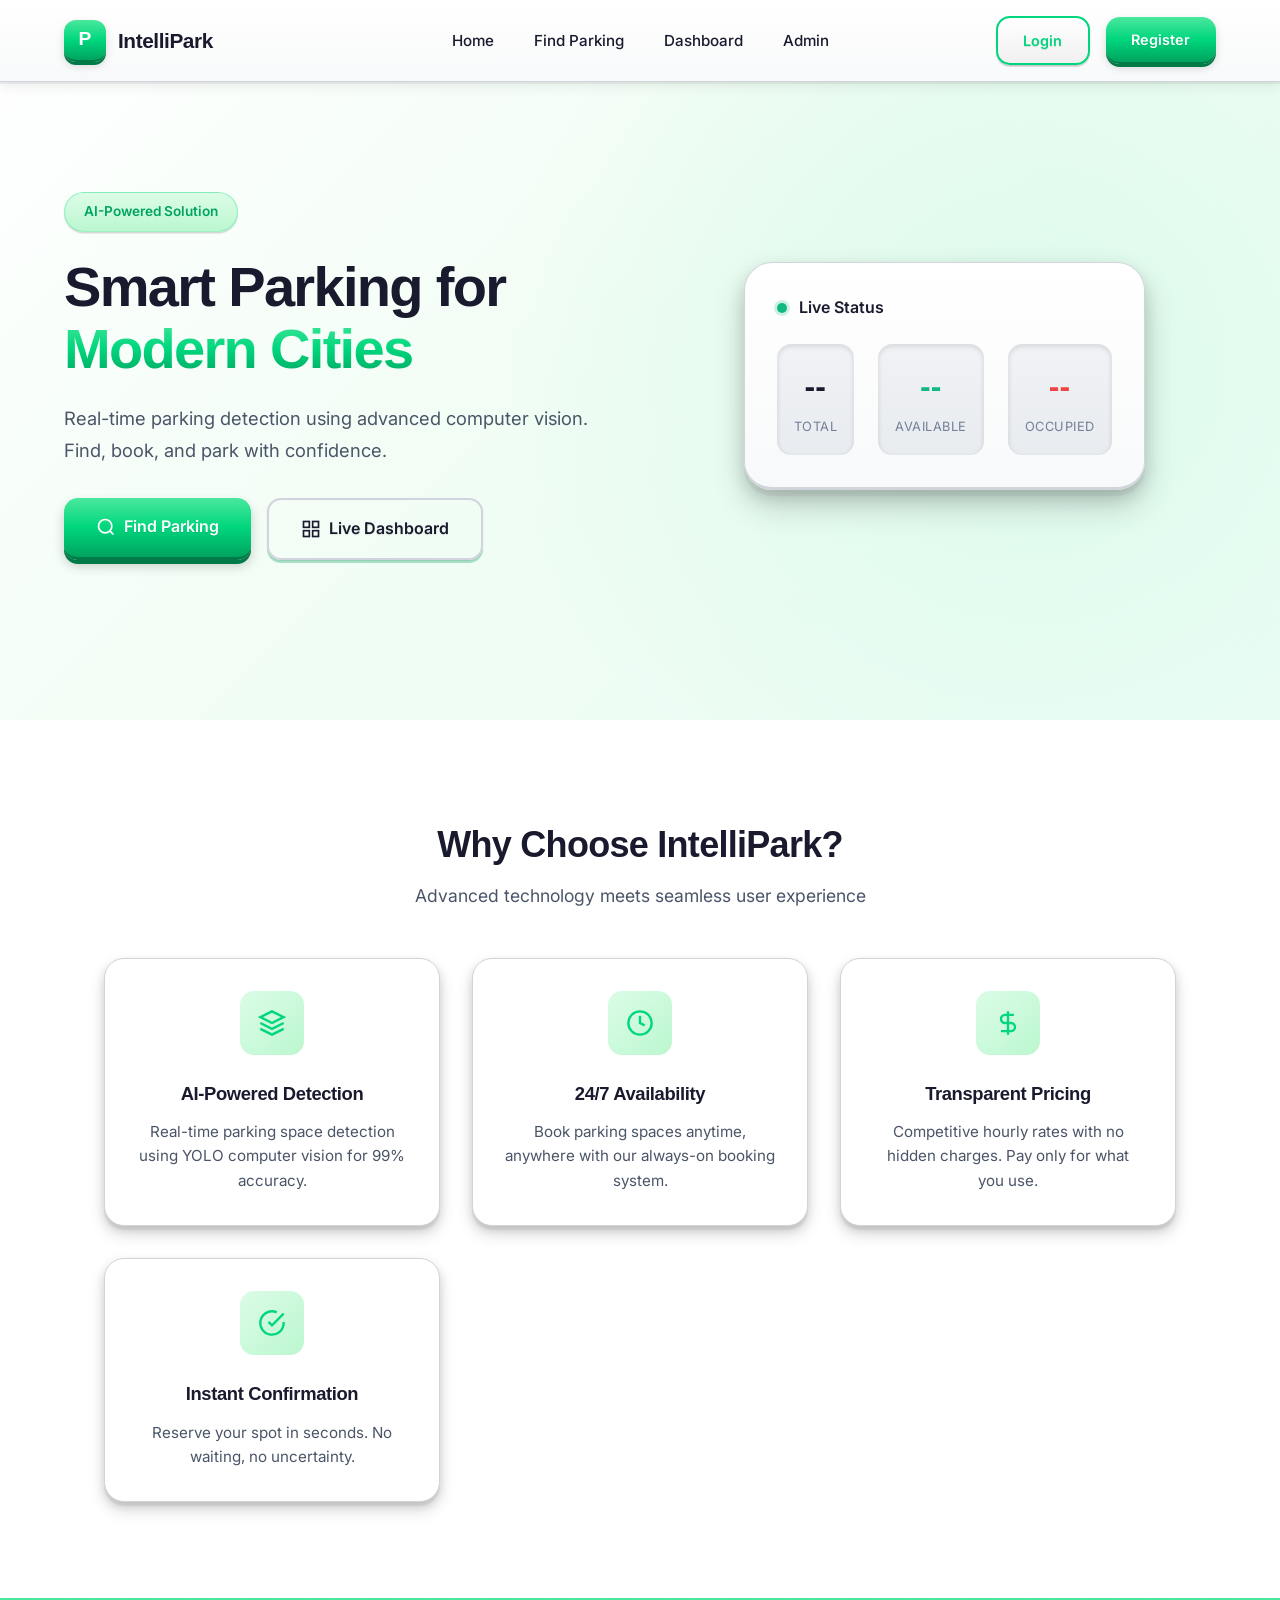
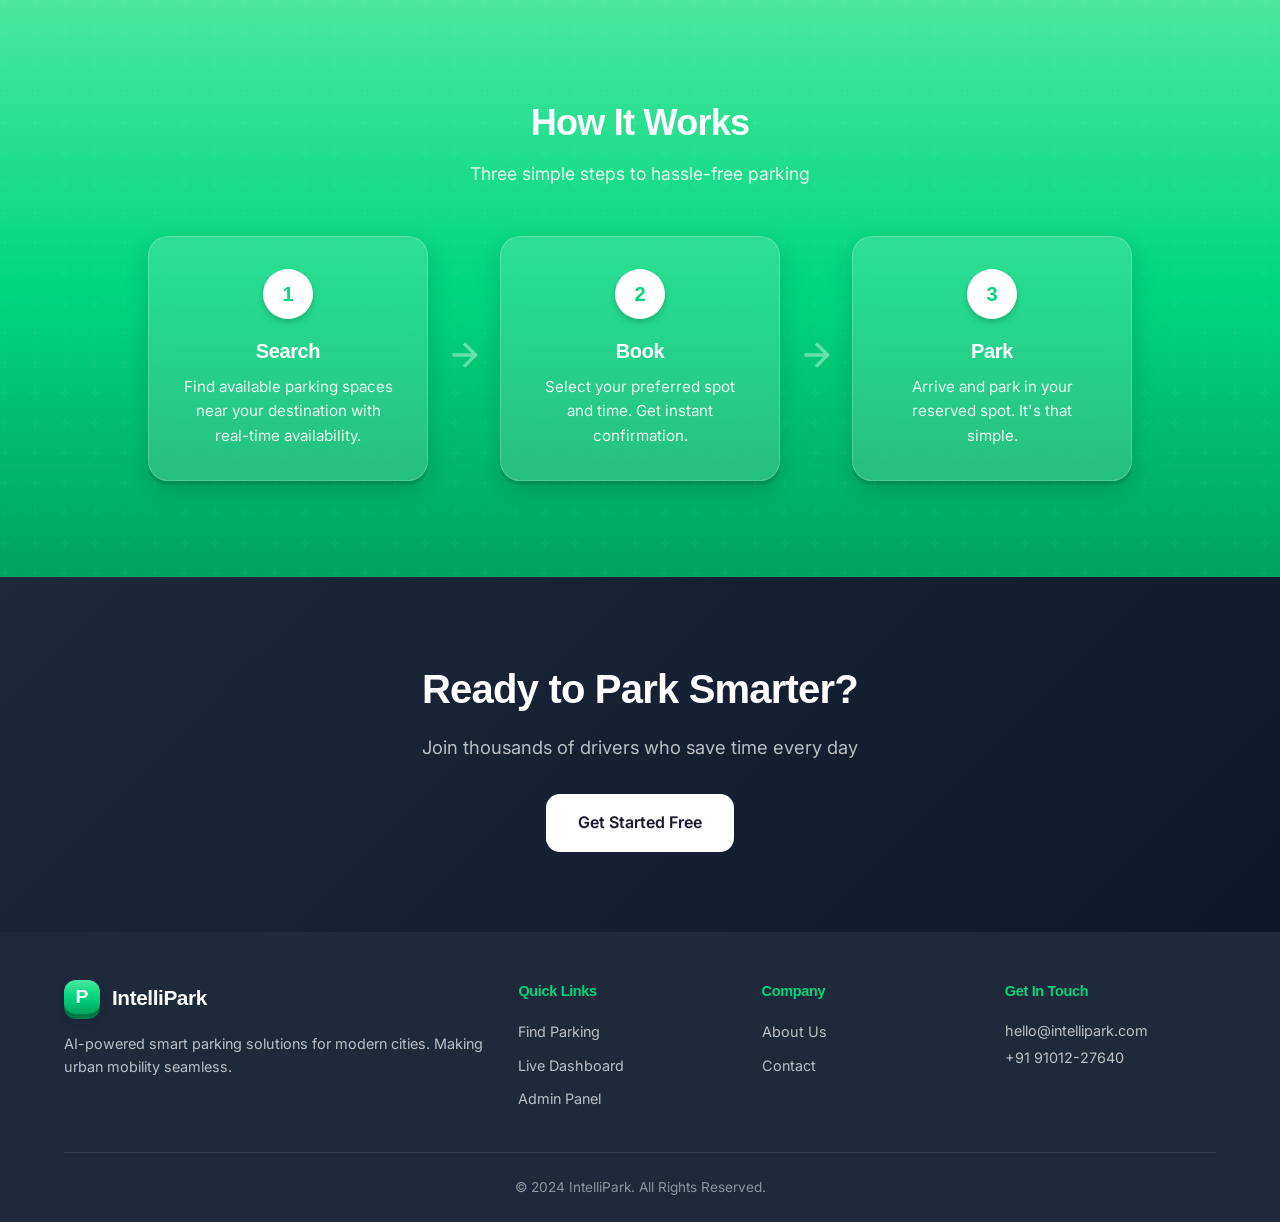
==== commit cdb33cee: "feat: Redesign UI with skeuomorphic styling and Clash Display font - Add Clash Display font from Fon" ====
--- a/frontend/index.html
+++ b/frontend/index.html
@@ -27,7 +27,22 @@
             <a href="login.html" class="btn btn-login">Login</a>
             <a href="register.html" class="btn btn-register">Register</a>
         </div>
+        <button class="mobile-menu-btn" id="mobileMenuBtn" aria-label="Toggle menu">
+            <span></span>
+            <span></span>
+            <span></span>
+        </button>
     </nav>
+    
+    <!-- Mobile Navigation -->
+    <div class="mobile-nav" id="mobileNav">
+        <a href="index.html" class="active">Home</a>
+        <a href="parking-search.html">Find Parking</a>
+        <a href="dashboard.html">Dashboard</a>
+        <a href="admin.html">Admin</a>
+        <a href="login.html">Login</a>
+        <a href="register.html">Register</a>
+    </div>
 
     <!-- Hero Section -->
     <section class="hero-section">
--- a/frontend/styles.css
+++ b/frontend/styles.css
@@ -1,22 +1,26 @@
 /* ============================================
-   IntelliPark - Modern UI Styles
+   IntelliPark - Skeuomorphic UI with Clash Display
    ============================================ */
 
-/* Import Google Fonts */
-@import url('https://fonts.googleapis.com/css2?family=Poppins:wght@300;400;500;600;700;800&display=swap');
-
-/* CSS Variables - Modern Color Palette */
+/* Import Clash Display from Fontshare + Inter for body */
+@import url('https://api.fontshare.com/v2/css?f[]=clash-display@400,500,600,700&display=swap');
+@import url('https://fonts.googleapis.com/css2?family=Inter:wght@300;400;500;600;700&display=swap');
+
+/* CSS Variables - Skeuomorphic Design System */
 :root {
-    /* Primary Colors */
+    /* Primary Colors - Rich tones for skeuomorphic depth */
     --primary-color: #00D67D;
-    --primary-dark: #00B368;
+    --primary-dark: #00A35F;
+    --primary-darker: #007A47;
     --primary-light: #4AE89D;
-    --primary-gradient: linear-gradient(135deg, #00D67D 0%, #00B368 100%);
-    --primary-gradient-hover: linear-gradient(135deg, #00B368 0%, #009955 100%);
+    --primary-lighter: #B8F5D8;
+    --primary-gradient: linear-gradient(180deg, #4AE89D 0%, #00D67D 50%, #00A35F 100%);
+    --primary-gradient-hover: linear-gradient(180deg, #00D67D 0%, #00A35F 50%, #007A47 100%);
 
     /* Secondary Colors */
     --secondary-color: #1a1a2e;
-    --secondary-light: #16213e;
+    --secondary-light: #252542;
+    --secondary-lighter: #3d3d5c;
 
     /* Accent Colors */
     --accent-blue: #4361ee;
@@ -25,42 +29,62 @@
 
     /* Status Colors */
     --success-color: #10b981;
+    --success-light: #d1fae5;
     --warning-color: #f59e0b;
+    --warning-light: #fef3c7;
     --danger-color: #ef4444;
+    --danger-light: #fee2e2;
     --info-color: #3b82f6;
+    --info-light: #dbeafe;
 
     /* Neutral Colors */
     --text-dark: #1a1a2e;
     --text-medium: #4a5568;
     --text-light: #718096;
-    --background: #f8fafc;
+    --background: #e8ecf1;
+    --background-light: #f5f7fa;
     --background-dark: #0f172a;
     --card-bg: #ffffff;
-    --border-color: #e2e8f0;
-
-    /* Shadows */
-    --shadow-sm: 0 1px 2px rgba(0, 0, 0, 0.05);
-    --shadow-md: 0 4px 6px -1px rgba(0, 0, 0, 0.1), 0 2px 4px -1px rgba(0, 0, 0, 0.06);
-    --shadow-lg: 0 10px 15px -3px rgba(0, 0, 0, 0.1), 0 4px 6px -2px rgba(0, 0, 0, 0.05);
-    --shadow-xl: 0 20px 25px -5px rgba(0, 0, 0, 0.1), 0 10px 10px -5px rgba(0, 0, 0, 0.04);
-    --shadow-glow: 0 0 40px rgba(0, 214, 125, 0.3);
+    --border-color: #d1d5db;
+
+    /* Skeuomorphic Shadows - Layered for 3D depth */
+    --shadow-sm: 0 1px 2px rgba(0, 0, 0, 0.08), 0 1px 1px rgba(0, 0, 0, 0.06);
+    --shadow-md: 0 4px 8px rgba(0, 0, 0, 0.12), 0 2px 4px rgba(0, 0, 0, 0.08);
+    --shadow-lg: 0 8px 16px rgba(0, 0, 0, 0.15), 0 4px 8px rgba(0, 0, 0, 0.1);
+    --shadow-xl: 0 16px 32px rgba(0, 0, 0, 0.18), 0 8px 16px rgba(0, 0, 0, 0.12);
+    --shadow-glow: 0 0 30px rgba(0, 214, 125, 0.4);
+
+    /* Skeuomorphic Inset Shadows */
+    --shadow-inset: inset 0 2px 4px rgba(0, 0, 0, 0.1);
+    --shadow-inset-lg: inset 0 4px 8px rgba(0, 0, 0, 0.15);
+    --shadow-pressed: inset 0 3px 6px rgba(0, 0, 0, 0.2);
+
+    /* 3D Button Shadows */
+    --shadow-btn: 0 4px 0 var(--primary-darker), 0 6px 12px rgba(0, 0, 0, 0.2);
+    --shadow-btn-hover: 0 6px 0 var(--primary-darker), 0 10px 20px rgba(0, 0, 0, 0.25);
+    --shadow-btn-active: 0 2px 0 var(--primary-darker), 0 3px 6px rgba(0, 0, 0, 0.15);
 
     /* Glass Effect */
-    --glass-bg: rgba(255, 255, 255, 0.1);
-    --glass-border: rgba(255, 255, 255, 0.2);
-    --glass-blur: blur(10px);
-
-    /* Transitions */
-    --transition-fast: 0.15s ease;
-    --transition-normal: 0.3s ease;
-    --transition-slow: 0.5s ease;
+    --glass-bg: rgba(255, 255, 255, 0.15);
+    --glass-border: rgba(255, 255, 255, 0.25);
+    --glass-blur: blur(12px);
+
+    /* Transitions - Bouncy for skeuomorphic feel */
+    --transition-fast: 0.15s cubic-bezier(0.4, 0, 0.2, 1);
+    --transition-normal: 0.25s cubic-bezier(0.4, 0, 0.2, 1);
+    --transition-slow: 0.4s cubic-bezier(0.4, 0, 0.2, 1);
+    --transition-bounce: 0.3s cubic-bezier(0.68, -0.55, 0.265, 1.55);
 
     /* Border Radius */
-    --radius-sm: 6px;
-    --radius-md: 12px;
+    --radius-sm: 8px;
+    --radius-md: 14px;
     --radius-lg: 20px;
-    --radius-xl: 30px;
+    --radius-xl: 28px;
     --radius-full: 9999px;
+
+    /* Typography */
+    --font-display: 'Clash Display', sans-serif;
+    --font-body: 'Inter', sans-serif;
 }
 
 /* Reset & Base Styles */
@@ -75,11 +99,25 @@
 }
 
 body {
-    font-family: 'Poppins', sans-serif;
+    font-family: var(--font-body);
     background-color: var(--background);
     color: var(--text-dark);
     line-height: 1.6;
     overflow-x: hidden;
+    -webkit-font-smoothing: antialiased;
+    -moz-osx-font-smoothing: grayscale;
+}
+
+/* Typography - Clash Display for headings */
+h1, h2, h3, h4, h5, h6,
+.hero-content h1,
+.center-content h1,
+.section-title,
+.profile-title,
+.bookings-title,
+.error-message h1 {
+    font-family: var(--font-display);
+    letter-spacing: -0.02em;
 }
 
 /* Utility Classes */
@@ -143,15 +181,14 @@
     justify-content: space-between;
     align-items: center;
     padding: 1rem 5%;
-    background: rgba(255, 255, 255, 0.95);
-    backdrop-filter: blur(20px);
-    -webkit-backdrop-filter: blur(20px);
+    background: linear-gradient(180deg, #ffffff 0%, #f8f9fa 100%);
     position: fixed;
     top: 0;
     left: 0;
     right: 0;
     z-index: 1000;
-    box-shadow: var(--shadow-md);
+    box-shadow: 0 2px 0 rgba(0,0,0,0.05), 0 4px 12px rgba(0,0,0,0.08);
+    border-bottom: 1px solid var(--border-color);
     transition: var(--transition-normal);
 }
 
@@ -213,46 +250,62 @@
     align-items: center;
 }
 
-/* Button Styles */
+/* Button Styles - Skeuomorphic 3D Buttons */
 .btn {
-    padding: 0.6rem 1.5rem;
+    padding: 0.7rem 1.6rem;
     border-radius: var(--radius-md);
     font-weight: 600;
     font-size: 0.9rem;
     cursor: pointer;
-    font-family: 'Poppins', sans-serif;
+    font-family: var(--font-body);
     transition: var(--transition-normal);
     text-decoration: none;
     display: inline-flex;
     align-items: center;
     justify-content: center;
     gap: 0.5rem;
-    border: 2px solid transparent;
+    border: none;
+    position: relative;
+    text-shadow: 0 1px 1px rgba(0,0,0,0.1);
 }
 
 .btn-login {
-    background: transparent;
+    background: linear-gradient(180deg, #ffffff 0%, #f0f0f0 100%);
     border: 2px solid var(--primary-color);
     color: var(--primary-color);
+    box-shadow: 0 2px 0 rgba(0,0,0,0.1), var(--shadow-sm);
 }
 
 .btn-login:hover {
-    background: var(--primary-color);
-    color: white;
+    background: var(--primary-gradient);
+    color: white;
+    border-color: var(--primary-dark);
     transform: translateY(-2px);
-    box-shadow: var(--shadow-md);
+    box-shadow: 0 4px 0 var(--primary-darker), var(--shadow-md);
+}
+
+.btn-login:active {
+    transform: translateY(1px);
+    box-shadow: 0 1px 0 rgba(0,0,0,0.1);
 }
 
 .btn-register {
     background: var(--primary-gradient);
     color: white;
     border: none;
+    box-shadow: 0 3px 0 var(--primary-darker), 0 4px 8px rgba(0,0,0,0.15);
+    border-bottom: 2px solid var(--primary-darker);
 }
 
 .btn-register:hover {
-    background: var(--primary-gradient-hover);
+    background: var(--primary-gradient);
     transform: translateY(-2px);
-    box-shadow: var(--shadow-lg), var(--shadow-glow);
+    box-shadow: 0 5px 0 var(--primary-darker), 0 8px 16px rgba(0,0,0,0.2), var(--shadow-glow);
+}
+
+.btn-register:active {
+    transform: translateY(2px);
+    box-shadow: 0 1px 0 var(--primary-darker), 0 2px 4px rgba(0,0,0,0.1);
 }
 
 .btn-primary {
@@ -260,18 +313,47 @@
     color: white;
     border: none;
     padding: 0.8rem 2rem;
+    box-shadow: var(--shadow-btn);
+    border-bottom: 3px solid var(--primary-darker);
 }
 
 .btn-primary:hover {
-    background: var(--primary-gradient-hover);
-    transform: translateY(-3px);
-    box-shadow: var(--shadow-xl), var(--shadow-glow);
+    background: var(--primary-gradient);
+    transform: translateY(-2px);
+    box-shadow: var(--shadow-btn-hover), var(--shadow-glow);
+}
+
+.btn-primary:active {
+    transform: translateY(2px);
+    box-shadow: var(--shadow-btn-active);
+    border-bottom-width: 1px;
 }
 
 .btn-large {
     padding: 1rem 2.5rem;
     font-size: 1.1rem;
 }
+
+.btn-outline {
+    background: linear-gradient(180deg, #ffffff 0%, #f5f5f5 100%);
+    color: var(--primary-color);
+    border: 2px solid var(--primary-color);
+    box-shadow: 0 3px 0 rgba(0, 163, 95, 0.3), var(--shadow-sm);
+}
+
+.btn-outline:hover {
+    background: var(--primary-gradient);
+    color: white;
+    border-color: var(--primary-dark);
+    transform: translateY(-2px);
+    box-shadow: 0 5px 0 var(--primary-darker), var(--shadow-md), var(--shadow-glow);
+}
+
+.btn-outline:active {
+    transform: translateY(1px);
+    box-shadow: 0 2px 0 rgba(0, 163, 95, 0.3);
+}
+
 
 /* ============================================
    Hero Section
@@ -335,14 +417,15 @@
 
 .center-content h1 {
     font-size: 4rem;
-    font-weight: 800;
+    font-weight: 700;
+    font-family: var(--font-display);
     margin-bottom: 1rem;
     background: var(--primary-gradient);
     -webkit-background-clip: text;
     -webkit-text-fill-color: transparent;
     background-clip: text;
     text-shadow: none;
-    letter-spacing: -1px;
+    letter-spacing: -0.03em;
 }
 
 .tagline {
@@ -381,12 +464,13 @@
 }
 
 .status-card {
-    background: var(--card-bg);
+    background: linear-gradient(180deg, #ffffff 0%, #f5f7fa 100%);
     border-radius: var(--radius-lg);
     padding: 2rem 3rem;
     min-width: 180px;
-    box-shadow: var(--shadow-lg);
+    box-shadow: var(--shadow-inset), 0 6px 0 rgba(0,0,0,0.04), var(--shadow-lg);
     border: 1px solid var(--border-color);
+    border-bottom: 3px solid var(--border-color);
     transition: var(--transition-normal);
     position: relative;
     overflow: hidden;
@@ -398,13 +482,14 @@
     top: 0;
     left: 0;
     right: 0;
-    height: 4px;
+    height: 5px;
     background: var(--border-color);
+    border-radius: var(--radius-lg) var(--radius-lg) 0 0;
 }
 
 .status-card:hover {
-    transform: translateY(-5px);
-    box-shadow: var(--shadow-xl);
+    transform: translateY(-6px);
+    box-shadow: var(--shadow-inset), 0 12px 0 rgba(0,0,0,0.04), var(--shadow-xl);
 }
 
 .status-card.available::before {
@@ -464,12 +549,13 @@
 }
 
 .feature-card {
-    background: var(--card-bg);
+    background: linear-gradient(180deg, #ffffff 0%, #f8f9fa 100%);
     border-radius: var(--radius-lg);
     padding: 2.5rem;
     text-align: center;
-    box-shadow: var(--shadow-md);
+    box-shadow: 0 4px 0 rgba(0,0,0,0.05), var(--shadow-lg);
     border: 1px solid var(--border-color);
+    border-bottom: 3px solid var(--border-color);
     transition: var(--transition-normal);
     position: relative;
     overflow: hidden;
@@ -481,16 +567,16 @@
     top: 0;
     left: 0;
     right: 0;
-    bottom: 0;
+    height: 4px;
     background: var(--primary-gradient);
     opacity: 0;
     transition: var(--transition-normal);
-    z-index: 0;
 }
 
 .feature-card:hover {
-    transform: translateY(-10px);
-    box-shadow: var(--shadow-xl), var(--shadow-glow);
+    transform: translateY(-8px);
+    box-shadow: 0 8px 0 rgba(0,0,0,0.05), var(--shadow-xl), var(--shadow-glow);
+    border-color: var(--primary-light);
 }
 
 .feature-card:hover::before {
@@ -580,35 +666,40 @@
 }
 
 .step-card {
-    background: rgba(255, 255, 255, 0.15);
-    backdrop-filter: blur(10px);
-    -webkit-backdrop-filter: blur(10px);
+    background: rgba(255, 255, 255, 0.18);
+    backdrop-filter: blur(12px);
+    -webkit-backdrop-filter: blur(12px);
     border-radius: var(--radius-lg);
     padding: 2.5rem;
     text-align: center;
-    border: 1px solid rgba(255, 255, 255, 0.2);
+    border: 1px solid rgba(255, 255, 255, 0.3);
+    border-bottom: 3px solid rgba(255, 255, 255, 0.2);
+    box-shadow: 0 4px 0 rgba(0,0,0,0.1), 0 8px 24px rgba(0,0,0,0.15);
     transition: var(--transition-normal);
     position: relative;
 }
 
 .step-card:hover {
-    background: rgba(255, 255, 255, 0.25);
-    transform: translateY(-10px);
+    background: rgba(255, 255, 255, 0.28);
+    transform: translateY(-8px);
+    box-shadow: 0 8px 0 rgba(0,0,0,0.1), 0 16px 32px rgba(0,0,0,0.2);
 }
 
 .step-number {
-    width: 60px;
-    height: 60px;
-    background: white;
+    width: 64px;
+    height: 64px;
+    background: linear-gradient(145deg, #ffffff 0%, #e8e8e8 100%);
     border-radius: 50%;
     display: flex;
     align-items: center;
     justify-content: center;
     font-size: 1.5rem;
-    font-weight: 800;
+    font-weight: 700;
+    font-family: var(--font-display);
     color: var(--primary-color);
     margin: 0 auto 1.5rem;
-    box-shadow: var(--shadow-lg);
+    box-shadow: 0 4px 0 rgba(0,0,0,0.15), var(--shadow-lg), inset 0 -2px 4px rgba(0,0,0,0.1);
+    border: 2px solid rgba(255,255,255,0.8);
 }
 
 .step-card h3 {
@@ -866,17 +957,18 @@
     padding: 1rem 1.2rem;
     border: none;
     border-radius: var(--radius-md);
-    font-family: 'Poppins', sans-serif;
+    font-family: var(--font-body);
     font-size: 1rem;
     background: rgba(255, 255, 255, 0.95);
+    box-shadow: var(--shadow-inset);
     transition: var(--transition-normal);
 }
 
 .contact-form input:focus,
 .contact-form textarea:focus {
     outline: none;
-    box-shadow: 0 0 0 3px rgba(255, 255, 255, 0.3);
-    transform: translateY(-2px);
+    box-shadow: var(--shadow-inset-lg), 0 0 0 3px rgba(0, 214, 125, 0.3);
+    background: #ffffff;
 }
 
 .contact-form textarea {
@@ -885,24 +977,31 @@
 }
 
 .submit-btn {
-    background: white;
+    background: linear-gradient(180deg, #ffffff 0%, #f0f0f0 100%);
     color: var(--primary-color);
     border: none;
     padding: 1rem 2.5rem;
     border-radius: var(--radius-md);
     font-weight: 700;
     font-size: 1.1rem;
+    font-family: var(--font-display);
     cursor: pointer;
     transition: var(--transition-normal);
     align-self: center;
     margin-top: 1rem;
+    box-shadow: 0 4px 0 rgba(0,0,0,0.15), var(--shadow-md);
+    border-bottom: 3px solid rgba(0,0,0,0.1);
 }
 
 .submit-btn:hover {
-    background: var(--text-dark);
-    color: white;
-    transform: translateY(-3px);
-    box-shadow: var(--shadow-lg);
+    background: linear-gradient(180deg, #ffffff 0%, #e8e8e8 100%);
+    transform: translateY(-2px);
+    box-shadow: 0 6px 0 rgba(0,0,0,0.15), var(--shadow-lg);
+}
+
+.submit-btn:active {
+    transform: translateY(2px);
+    box-shadow: 0 2px 0 rgba(0,0,0,0.15), var(--shadow-sm);
 }
 
 /* ============================================
@@ -961,16 +1060,18 @@
     padding: 1rem 1.2rem;
     border: none;
     border-radius: var(--radius-md);
-    font-family: 'Poppins', sans-serif;
+    font-family: var(--font-body);
     font-size: 1rem;
     background: rgba(255, 255, 255, 0.95);
+    box-shadow: var(--shadow-inset), 0 1px 0 rgba(255,255,255,0.8);
     transition: var(--transition-normal);
 }
 
 .login-form input:focus,
 .signup-form input:focus {
     outline: none;
-    box-shadow: 0 0 0 3px rgba(255, 255, 255, 0.3);
+    box-shadow: var(--shadow-inset-lg), 0 0 0 3px rgba(0, 214, 125, 0.3);
+    background: #ffffff;
 }
 
 .form-label {
@@ -989,24 +1090,33 @@
 
 .login-btn,
 .signup-btn {
-    background: white;
+    background: linear-gradient(180deg, #ffffff 0%, #f0f0f0 100%);
     color: var(--primary-color);
     border: none;
     padding: 1rem;
     border-radius: var(--radius-md);
     font-weight: 700;
     font-size: 1.1rem;
+    font-family: var(--font-display);
     cursor: pointer;
     transition: var(--transition-normal);
     margin-top: 0.5rem;
+    box-shadow: 0 4px 0 rgba(0,0,0,0.15), var(--shadow-md);
+    border-bottom: 3px solid rgba(0,0,0,0.1);
 }
 
 .login-btn:hover,
 .signup-btn:hover {
-    background: var(--text-dark);
-    color: white;
+    background: linear-gradient(180deg, #ffffff 0%, #e8e8e8 100%);
+    color: var(--primary-dark);
     transform: translateY(-2px);
-    box-shadow: var(--shadow-lg);
+    box-shadow: 0 6px 0 rgba(0,0,0,0.15), var(--shadow-lg);
+}
+
+.login-btn:active,
+.signup-btn:active {
+    transform: translateY(2px);
+    box-shadow: 0 2px 0 rgba(0,0,0,0.15), var(--shadow-sm);
 }
 
 .signup-link,
@@ -1095,16 +1205,18 @@
     padding: 0.9rem 1rem;
     border: 2px solid var(--border-color);
     border-radius: var(--radius-md);
-    font-family: 'Poppins', sans-serif;
+    font-family: var(--font-body);
     font-size: 1rem;
     transition: var(--transition-normal);
-    background: var(--background);
+    background: var(--background-light);
+    box-shadow: var(--shadow-inset);
 }
 
 .profile-input:focus {
     outline: none;
     border-color: var(--primary-color);
     background: white;
+    box-shadow: var(--shadow-inset), 0 0 0 3px rgba(0, 214, 125, 0.15);
 }
 
 .save-btn {
@@ -1114,14 +1226,22 @@
     padding: 0.9rem 2rem;
     border-radius: var(--radius-md);
     font-weight: 600;
+    font-family: var(--font-display);
     cursor: pointer;
     transition: var(--transition-normal);
     float: right;
+    box-shadow: 0 4px 0 var(--primary-darker), var(--shadow-md);
+    border-bottom: 2px solid var(--primary-darker);
 }
 
 .save-btn:hover {
     transform: translateY(-2px);
-    box-shadow: var(--shadow-lg), var(--shadow-glow);
+    box-shadow: 0 6px 0 var(--primary-darker), var(--shadow-lg), var(--shadow-glow);
+}
+
+.save-btn:active {
+    transform: translateY(2px);
+    box-shadow: 0 2px 0 var(--primary-darker), var(--shadow-sm);
 }
 
 /* ============================================
@@ -1494,6 +1614,79 @@
     gap: 1rem;
 }
 
+
+/* ============================================
+   Mobile Menu Styles
+   ============================================ */
+.mobile-menu-btn {
+    display: none;
+    background: none;
+    border: none;
+    cursor: pointer;
+    padding: 0.5rem;
+    z-index: 1001;
+}
+
+.mobile-menu-btn span {
+    display: block;
+    width: 24px;
+    height: 3px;
+    background: var(--text-dark);
+    margin: 5px 0;
+    border-radius: 2px;
+    transition: var(--transition-normal);
+}
+
+.mobile-menu-btn.active span:nth-child(1) {
+    transform: rotate(45deg) translate(6px, 6px);
+}
+
+.mobile-menu-btn.active span:nth-child(2) {
+    opacity: 0;
+}
+
+.mobile-menu-btn.active span:nth-child(3) {
+    transform: rotate(-45deg) translate(6px, -6px);
+}
+
+.mobile-nav {
+    display: none;
+    position: fixed;
+    top: 70px;
+    left: 0;
+    right: 0;
+    background: linear-gradient(180deg, #ffffff 0%, #f8f9fa 100%);
+    padding: 1rem;
+    box-shadow: 0 4px 12px rgba(0,0,0,0.1);
+    border-bottom: 2px solid var(--border-color);
+    z-index: 999;
+    transform: translateY(-100%);
+    opacity: 0;
+    transition: var(--transition-normal);
+}
+
+.mobile-nav.active {
+    transform: translateY(0);
+    opacity: 1;
+}
+
+.mobile-nav a {
+    display: block;
+    padding: 1rem;
+    color: var(--text-dark);
+    text-decoration: none;
+    font-weight: 500;
+    font-family: var(--font-body);
+    border-radius: var(--radius-md);
+    transition: var(--transition-fast);
+}
+
+.mobile-nav a:hover,
+.mobile-nav a.active {
+    background: var(--primary-lighter, #dcfce7);
+    color: var(--primary-dark);
+}
+
 /* ============================================
    Responsive Design
    ============================================ */
@@ -1502,6 +1695,14 @@
         display: none;
     }
 
+    .mobile-menu-btn {
+        display: block;
+    }
+
+    .mobile-nav {
+        display: block;
+    }
+
     .center-content h1 {
         font-size: 3rem;
     }
@@ -1510,15 +1711,33 @@
         width: 80px;
         height: 80px;
     }
+
+    .hero-section {
+        flex-direction: column;
+        text-align: center;
+    }
+
+    .hero-content {
+        max-width: 100%;
+    }
+
+    .hero-buttons {
+        justify-content: center;
+    }
 }
 
 @media (max-width: 768px) {
     .navbar {
-        padding: 1rem;
+        padding: 0.8rem 4%;
+    }
+
+    .auth-buttons .btn {
+        padding: 0.5rem 1rem;
+        font-size: 0.85rem;
     }
 
     .hero-section {
-        padding: 7rem 0 3rem;
+        padding: 6rem 4% 3rem;
     }
 
     .steering-wheels {
@@ -1527,32 +1746,39 @@
     }
 
     .wheel {
-        width: 60px;
-        height: 60px;
+        width: 50px;
+        height: 50px;
     }
 
     .center-content h1 {
-        font-size: 2.2rem;
+        font-size: 2rem;
     }
 
     .tagline {
-        font-size: 1rem;
+        font-size: 0.95rem;
     }
 
     .status-section h2,
     .features-section h2,
     .how-it-works-section h2 {
-        font-size: 1.8rem;
+        font-size: 1.6rem;
     }
 
     .live-status {
         flex-direction: column;
         align-items: center;
+        gap: 1rem;
     }
 
     .status-card {
         width: 100%;
-        max-width: 300px;
+        max-width: 280px;
+        padding: 1.5rem 2rem;
+    }
+
+    .features-grid,
+    .steps-grid {
+        gap: 1.5rem;
     }
 
     .footer-content {
@@ -1575,6 +1801,12 @@
         display: flex;
         justify-content: center;
         flex-wrap: wrap;
+        gap: 0.5rem;
+    }
+
+    .sidebar-item {
+        padding: 0.75rem 1rem;
+        margin-bottom: 0;
     }
 
     .name-row,
@@ -1589,45 +1821,169 @@
     .contact-form label {
         text-align: left;
     }
+
+    .btn-large {
+        width: 100%;
+        justify-content: center;
+    }
+
+    .hero-buttons {
+        flex-direction: column;
+        width: 100%;
+    }
 }
 
 @media (max-width: 480px) {
+    body {
+        font-size: 14px;
+    }
+
+    .navbar {
+        padding: 0.75rem 3%;
+    }
+
+    .logo-icon {
+        width: 36px;
+        height: 36px;
+        font-size: 1rem;
+    }
+
+    .logo-text {
+        font-size: 1.1rem;
+    }
+
+    .auth-buttons {
+        gap: 0.5rem;
+    }
+
+    .auth-buttons .btn {
+        padding: 0.4rem 0.8rem;
+        font-size: 0.8rem;
+    }
+
     .hero-section {
-        padding: 6rem 0 2rem;
+        padding: 5.5rem 3% 2rem;
     }
 
     .center-content {
-        padding: 1rem;
+        padding: 0.5rem;
     }
 
     .center-content h1 {
-        font-size: 1.8rem;
+        font-size: 1.6rem;
+    }
+
+    .tagline {
+        font-size: 0.9rem;
     }
 
     .status-number {
-        font-size: 2.5rem;
+        font-size: 2.2rem;
     }
 
     .btn-large {
-        padding: 0.8rem 1.5rem;
-        font-size: 1rem;
+        padding: 0.75rem 1.25rem;
+        font-size: 0.95rem;
     }
 
     .feature-card,
     .step-card {
-        padding: 1.5rem;
+        padding: 1.25rem;
+    }
+
+    .feature-icon {
+        width: 60px;
+        height: 60px;
+    }
+
+    .feature-card h3 {
+        font-size: 1.1rem;
+    }
+
+    .feature-card p {
+        font-size: 0.9rem;
+    }
+
+    .step-number {
+        width: 50px;
+        height: 50px;
+        font-size: 1.2rem;
     }
 
     .login-form-container,
     .signup-form-container,
     .contact-form-container {
-        padding: 2rem 1.5rem;
-        margin: 0 1rem;
+        padding: 1.5rem 1rem;
+        margin: 0 0.5rem;
+        border-radius: var(--radius-lg);
+    }
+
+    .login-form-container h2,
+    .signup-form-container h2 {
+        font-size: 1.8rem;
+    }
+
+    .login-form input,
+    .signup-form input,
+    .contact-form input,
+    .contact-form textarea {
+        padding: 0.85rem 1rem;
+        font-size: 0.95rem;
     }
 
     .parking-complex-grid,
     .plot-grid {
         grid-template-columns: 1fr;
+        gap: 1rem;
+    }
+
+    .parking-grid {
+        grid-template-columns: repeat(2, 1fr);
+        gap: 0.75rem;
+    }
+
+    .status-card {
+        padding: 1.25rem 1.5rem;
+    }
+
+    .footer {
+        padding: 2.5rem 4% 1.5rem;
+    }
+
+    .footer-brand p,
+    .footer-links a,
+    .footer-contact p {
+        font-size: 0.9rem;
+    }
+
+    .profile-container,
+    .bookings-container {
+        padding: 1.5rem;
+        margin: 0 0.5rem;
+        border-radius: var(--radius-lg);
+    }
+
+    .profile-title,
+    .bookings-title {
+        font-size: 1.5rem;
+    }
+
+    .hero-card {
+        min-width: unset;
+        width: 100%;
+        padding: 1.5rem;
+    }
+
+    .hero-stat-value {
+        font-size: 1.5rem;
+    }
+
+    .hero-stat {
+        padding: 0.75rem 0.5rem;
+    }
+
+    .hero-stats {
+        gap: 0.75rem;
     }
 }
 
--- a/frontend/css/pages.css
+++ b/frontend/css/pages.css
@@ -12,22 +12,27 @@
 }
 
 .logo-icon {
-    width: 40px;
-    height: 40px;
+    width: 42px;
+    height: 42px;
     background: var(--primary-gradient);
-    border-radius: 10px;
+    border-radius: 12px;
     display: flex;
     align-items: center;
     justify-content: center;
-    font-weight: 800;
+    font-weight: 700;
     font-size: 1.2rem;
+    font-family: var(--font-display);
     color: white;
+    box-shadow: 0 3px 0 var(--primary-darker, #007A47), 0 4px 8px rgba(0,0,0,0.15);
+    border-bottom: 2px solid var(--primary-darker, #007A47);
 }
 
 .logo-text {
-    font-weight: 700;
+    font-weight: 600;
     font-size: 1.3rem;
-    color: var(--text-dark);
+    font-family: var(--font-display);
+    color: var(--text-dark);
+    letter-spacing: -0.02em;
 }
 
 .footer-logo {
@@ -87,21 +92,26 @@
 
 .hero-badge {
     display: inline-block;
-    padding: 0.5rem 1rem;
-    background: linear-gradient(135deg, #dcfce7 0%, #bbf7d0 100%);
+    padding: 0.5rem 1.2rem;
+    background: linear-gradient(180deg, #dcfce7 0%, #bbf7d0 100%);
     color: var(--primary-dark);
     font-size: 0.85rem;
     font-weight: 600;
+    font-family: var(--font-body);
     border-radius: var(--radius-full);
     margin-bottom: 1.5rem;
+    box-shadow: 0 2px 0 rgba(0,0,0,0.05), var(--shadow-sm);
+    border: 1px solid rgba(0, 214, 125, 0.3);
 }
 
 .hero-content h1 {
     font-size: 3.5rem;
-    font-weight: 800;
+    font-weight: 700;
+    font-family: var(--font-display);
     line-height: 1.1;
     color: var(--text-dark);
     margin-bottom: 1.5rem;
+    letter-spacing: -0.03em;
 }
 
 .hero-subtitle {
@@ -125,11 +135,12 @@
 }
 
 .hero-card {
-    background: white;
+    background: linear-gradient(180deg, #ffffff 0%, #f8f9fa 100%);
     border-radius: var(--radius-xl);
     padding: 2rem;
-    box-shadow: var(--shadow-xl);
+    box-shadow: 0 6px 0 rgba(0,0,0,0.04), var(--shadow-xl);
     border: 1px solid var(--border-color);
+    border-bottom: 3px solid var(--border-color);
     min-width: 320px;
 }
 
@@ -164,15 +175,18 @@
 .hero-stat {
     text-align: center;
     padding: 1rem;
-    background: #f8fafc;
+    background: linear-gradient(180deg, #f0f2f5 0%, #e8ebef 100%);
     border-radius: var(--radius-md);
     flex: 1;
+    box-shadow: var(--shadow-inset, inset 0 2px 4px rgba(0,0,0,0.08));
+    border: 1px solid rgba(0,0,0,0.05);
 }
 
 .hero-stat-value {
     display: block;
     font-size: 2rem;
-    font-weight: 800;
+    font-weight: 700;
+    font-family: var(--font-display);
     color: var(--text-dark);
 }
 
